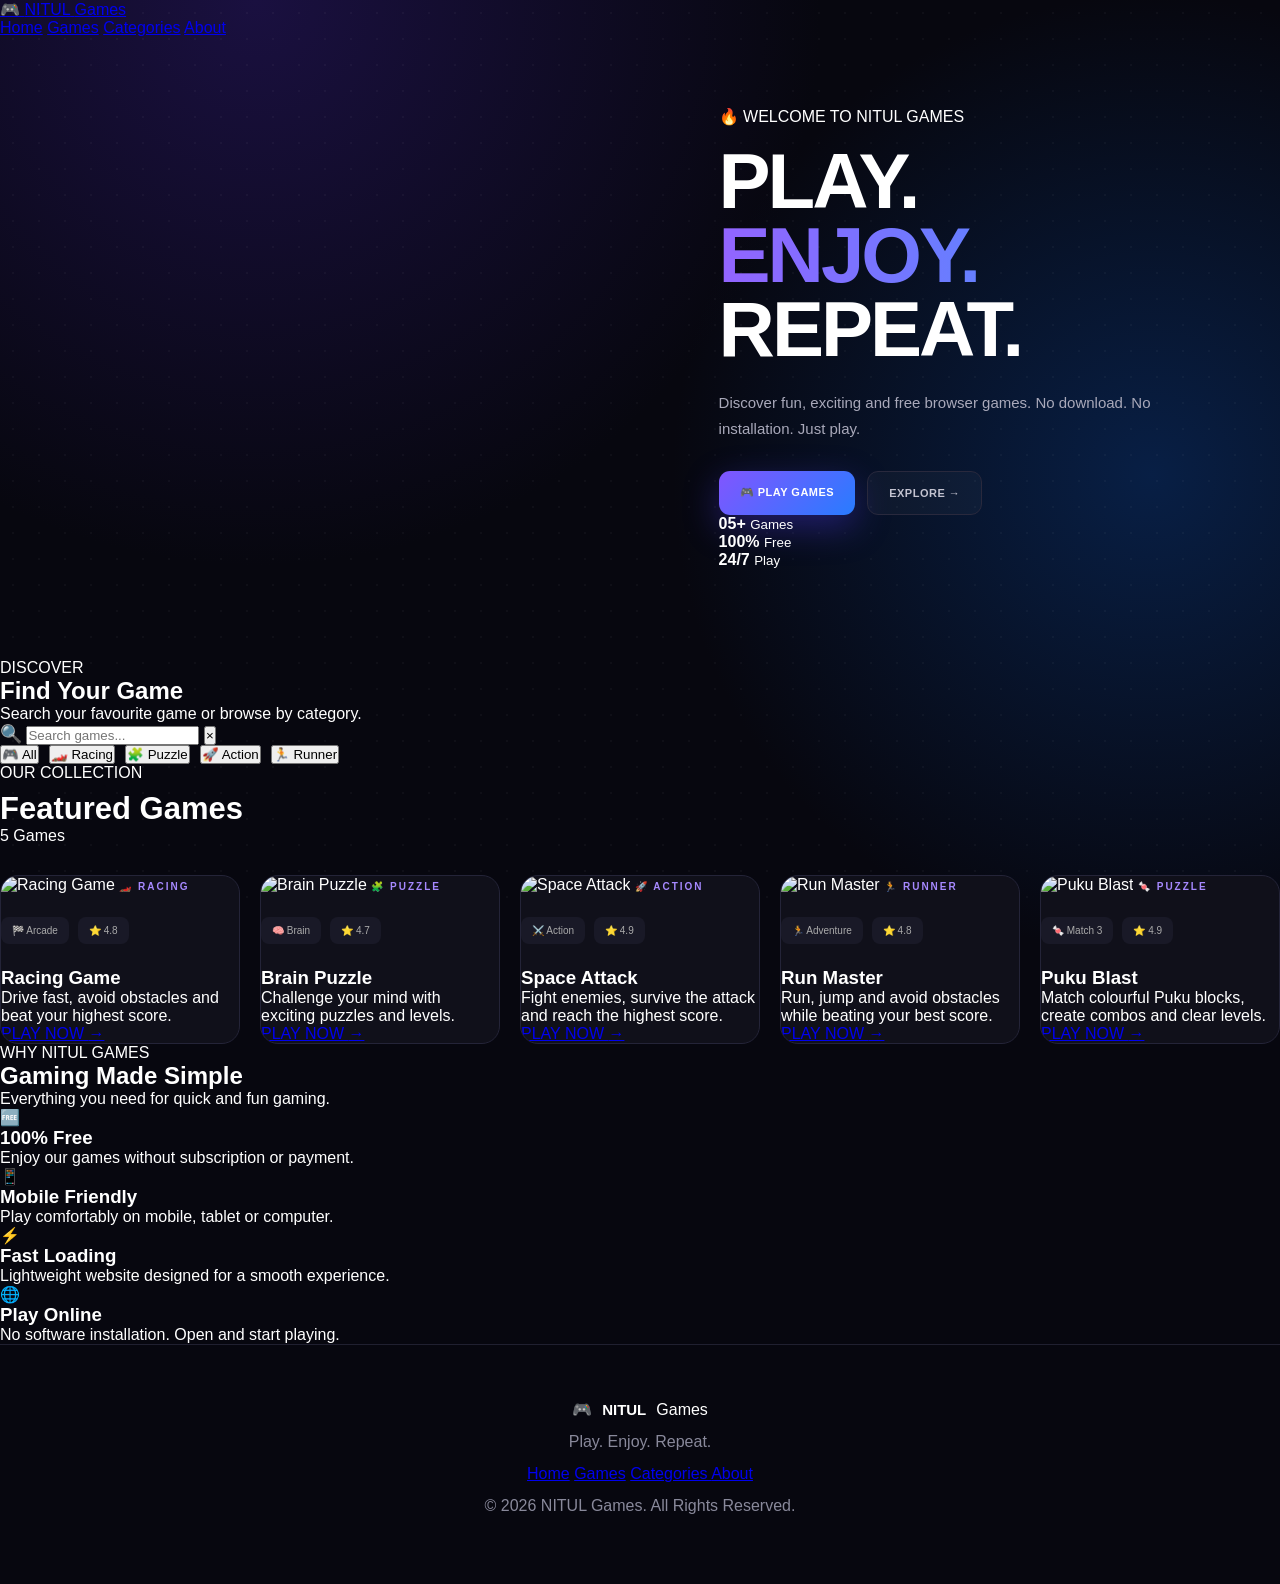
==== index.html @ f617af4e "Refactor index.html for SEO and structure improvements Updated the HTML structure, added a theme col" ====
<!DOCTYPE html>
<html lang="en">
<head>
    <meta charset="UTF-8">

    <meta name="viewport"
          content="width=device-width, initial-scale=1.0">

    <meta name="theme-color" content="#070b16">

    <meta name="description"
          content="NITUL Games - Play free online games instantly. Racing, puzzle, action and adventure games.">

    <title>NITUL Games | Free Online Games</title>

    <link rel="stylesheet" href="style.css">
</head>

<body>

<!-- ================= HEADER ================= -->

<header class="header">

    <a href="#home" class="logo">
        <span class="logo-icon">🎮</span>
        <span class="logo-nitul">NITUL</span>
        <span class="logo-games">Games</span>
    </a>

    <nav class="nav" id="nav">
        <a href="#home">Home</a>
        <a href="#games">Games</a>
        <a href="#categories">Categories</a>
        <a href="#about">About</a>
    </nav>

    <button class="menu-btn"
            id="menuBtn"
            aria-label="Open menu">
        ☰
    </button>

</header>


<!-- ================= HERO ================= -->

<main>

<section class="hero" id="home">

    <div class="hero-bg"></div>

    <div class="hero-content">

        <div class="hero-pill">
            <span>🔥</span>
            WELCOME TO NITUL GAMES
        </div>

        <h1>
            PLAY.
            <span>ENJOY.</span>
            REPEAT.
        </h1>

        <p>
            Discover fun, exciting and free browser games.
            No download. No installation. Just play.
        </p>

        <div class="hero-buttons">

            <a href="#games"
               class="primary-btn">
                🎮 PLAY GAMES
            </a>

            <a href="#categories"
               class="secondary-btn">
                EXPLORE →
            </a>

        </div>

        <div class="hero-stats">

            <div>
                <strong>05+</strong>
                <small>Games</small>
            </div>

            <div>
                <strong>100%</strong>
                <small>Free</small>
            </div>

            <div>
                <strong>24/7</strong>
                <small>Play</small>
            </div>

        </div>

    </div>

</section>


<!-- ================= SEARCH ================= -->

<section class="discover" id="categories">

    <div class="section-title">

        <span>DISCOVER</span>

        <h2>
            Find Your <b>Game</b>
        </h2>

        <p>
            Search your favourite game or browse by category.
        </p>

    </div>

    <div class="search-wrap">

        <span class="search-icon">🔍</span>

        <input
            type="text"
            id="gameSearch"
            placeholder="Search games..."
            autocomplete="off"
        >

        <button
            id="clearSearch"
            class="clear-btn">
            ×
        </button>

    </div>


    <div class="categories">

        <button
            class="category-btn active"
            data-category="all">
            🎮 All
        </button>

        <button
            class="category-btn"
            data-category="racing">
            🏎️ Racing
        </button>

        <button
            class="category-btn"
            data-category="puzzle">
            🧩 Puzzle
        </button>

        <button
            class="category-btn"
            data-category="action">
            🚀 Action
        </button>

        <button
            class="category-btn"
            data-category="runner">
            🏃 Runner
        </button>

    </div>

</section>


<!-- ================= GAMES ================= -->

<section class="games-section"
         id="games">

    <div class="section-heading">

        <div>
            <span>OUR COLLECTION</span>

            <h2>
                Featured <b>Games</b>
            </h2>
        </div>

        <div class="game-count"
             id="gameCount">
            5 Games
        </div>

    </div>


    <div class="games-grid"
         id="gamesGrid">


        <!-- RACING -->

        <article
            class="game-card"
            data-category="racing"
            data-name="racing game street racer">

            <div class="game-image-box">

                <img
                    src="image/street%20racer.png"
                    alt="Racing Game"
                    loading="lazy">

                <span class="badge">
                    🏎️ RACING
                </span>

                <span class="card-glow"></span>

            </div>

            <div class="game-body">

                <div class="game-meta">
                    <span>🏁 Arcade</span>
                    <span>⭐ 4.8</span>
                </div>

                <h3>Racing Game</h3>

                <p>
                    Drive fast, avoid obstacles and
                    beat your highest score.
                </p>

                <a
                    href="racing.html"
                    class="play-btn">
                    PLAY NOW
                    <span>→</span>
                </a>

            </div>

        </article>


        <!-- BRAIN PUZZLE -->

        <article
            class="game-card"
            data-category="puzzle"
            data-name="brain puzzle">

            <div class="game-image-box">

                <img
                    src="image/brain%20puzzle.png"
                    alt="Brain Puzzle"
                    loading="lazy">

                <span class="badge">
                    🧩 PUZZLE
                </span>

            </div>

            <div class="game-body">

                <div class="game-meta">
                    <span>🧠 Brain</span>
                    <span>⭐ 4.7</span>
                </div>

                <h3>Brain Puzzle</h3>

                <p>
                    Challenge your mind with
                    exciting puzzles and levels.
                </p>

                <a
                    href="brain-puzzle.html"
                    class="play-btn">
                    PLAY NOW
                    <span>→</span>
                </a>

            </div>

        </article>


        <!-- SPACE ATTACK -->

        <article
            class="game-card"
            data-category="action"
            data-name="space attack">

            <div class="game-image-box">

                <img
                    src="image/space%20attack.png"
                    alt="Space Attack"
                    loading="lazy">

                <span class="badge">
                    🚀 ACTION
                </span>

            </div>

            <div class="game-body">

                <div class="game-meta">
                    <span>⚔️ Action</span>
                    <span>⭐ 4.9</span>
                </div>

                <h3>Space Attack</h3>

                <p>
                    Fight enemies, survive the attack
                    and reach the highest score.
                </p>

                <a
                    href="space-attack.html"
                    class="play-btn">
                    PLAY NOW
                    <span>→</span>
                </a>

            </div>

        </article>


        <!-- RUN MASTER -->

        <article
            class="game-card"
            data-category="runner"
            data-name="run master">

            <div class="game-image-box">

                <img
                    src="image/run%20master.png"
                    alt="Run Master"
                    loading="lazy">

                <span class="badge">
                    🏃 RUNNER
                </span>

            </div>

            <div class="game-body">

                <div class="game-meta">
                    <span>🏃 Adventure</span>
                    <span>⭐ 4.8</span>
                </div>

                <h3>Run Master</h3>

                <p>
                    Run, jump and avoid obstacles
                    while beating your best score.
                </p>

                <a
                    href="run-master.html"
                    class="play-btn">
                    PLAY NOW
                    <span>→</span>
                </a>

            </div>

        </article>


        <!-- PUKU BLAST -->

        <article
            class="game-card"
            data-category="puzzle"
            data-name="puku blast match 3">

            <div class="game-image-box">

                <img
                    src="image/puku-blast.png"
                    alt="Puku Blast"
                    loading="lazy">

                <span class="badge">
                    🍬 PUZZLE
                </span>

            </div>

            <div class="game-body">

                <div class="game-meta">
                    <span>🍬 Match 3</span>
                    <span>⭐ 4.9</span>
                </div>

                <h3>Puku Blast</h3>

                <p>
                    Match colourful Puku blocks,
                    create combos and clear levels.
                </p>

                <a
                    href="puku-blast/index.html"
                    class="play-btn">
                    PLAY NOW
                    <span>→</span>
                </a>

            </div>

        </article>

    </div>


    <!-- NO RESULTS -->

    <div
        id="noResults"
        class="no-results">

        <div>🎮</div>

        <h3>
            No Games Found
        </h3>

        <p>
            Try another game name or category.
        </p>

    </div>

</section>


<!-- ================= WHY NITUL GAMES ================= -->

<section class="why-section"
         id="about">

    <div class="section-title">

        <span>WHY NITUL GAMES</span>

        <h2>
            Gaming Made <b>Simple</b>
        </h2>

        <p>
            Everything you need for quick and fun gaming.
        </p>

    </div>


    <div class="feature-grid">

        <div class="feature-card">

            <div class="feature-icon">
                🆓
            </div>

            <h3>100% Free</h3>

            <p>
                Enjoy our games without
                subscription or payment.
            </p>

        </div>


        <div class="feature-card">

            <div class="feature-icon">
                📱
            </div>

            <h3>Mobile Friendly</h3>

            <p>
                Play comfortably on mobile,
                tablet or computer.
            </p>

        </div>


        <div class="feature-card">

            <div class="feature-icon">
                ⚡
            </div>

            <h3>Fast Loading</h3>

            <p>
                Lightweight website designed
                for a smooth experience.
            </p>

        </div>


        <div class="feature-card">

            <div class="feature-icon">
                🌐
            </div>

            <h3>Play Online</h3>

            <p>
                No software installation.
                Open and start playing.
            </p>

        </div>

    </div>

</section>

</main>


<!-- ================= FOOTER ================= -->

<footer class="footer">

    <div class="footer-logo">
        🎮 <strong>NITUL</strong> Games
    </div>

    <p>
        Play. Enjoy. Repeat.
    </p>

    <div class="footer-links">

        <a href="#home">Home</a>

        <a href="#games">Games</a>

        <a href="#categories">
            Categories
        </a>

        <a href="#about">
            About
        </a>

    </div>

    <div class="footer-line"></div>

    <p class="copyright">
        © 2026 NITUL Games.
        All Rights Reserved.
    </p>

</footer>


<script src="script.js"></script>

</body>
</html>
---- style.css ----
* {
    box-sizing: border-box;
    margin: 0;
    padding: 0;
}

html {
    scroll-behavior: smooth;
}

body {
    font-family: Arial, Helvetica, sans-serif;
    background:
        radial-gradient(
            circle at 20% 0%,
            #1a1040,
            transparent 30%
        ),
        radial-gradient(
            circle at 90% 30%,
            #081f45,
            transparent 30%
        ),
        #07070f;

    color: white;
    overflow-x: hidden;
}

body::before {
    content: "";
    position: fixed;
    inset: 0;

    background-image:
        radial-gradient(
            rgba(255,255,255,.035) 1px,
            transparent 1px
        );

    background-size: 26px 26px;

    pointer-events: none;
    z-index: -1;
}

/* BACKGROUND */

.bg-glow {
    position: fixed;

    width: 450px;
    height: 450px;

    border-radius: 50%;

    filter: blur(140px);

    opacity: .22;

    pointer-events: none;
    z-index: -2;
}

.glow-one {
    background: #673cff;

    top: -200px;
    left: -200px;
}

.glow-two {
    background: #007cff;

    top: 400px;
    right: -250px;
}

/* NAVBAR */

.navbar {
    width: 100%;
    max-width: 1250px;

    margin: auto;

    padding: 20px 5%;

    display: flex;
    align-items: center;
    justify-content: space-between;

    position: relative;
    z-index: 10;
}

/* INBUILT LOGO */

.brand {
    display: flex;
    align-items: center;

    gap: 12px;

    text-decoration: none;
    color: white;
}

.logo-mark {
    width: 52px;
    height: 52px;

    display: grid;
    place-items: center;

    position: relative;
}

.logo-shield {
    width: 50px;
    height: 50px;

    border-radius: 15px;

    position: relative;

    background:
        linear-gradient(
            135deg,
            #8a5cff,
            #2c7dff
        );

    box-shadow:
        0 8px 25px rgba(92,67,255,.45),
        inset 0 1px 2px rgba(255,255,255,.45);

    overflow: hidden;

    transform: skew(-7deg);
}

.logo-shield::before {
    content: "";

    position: absolute;

    inset: 4px;

    border-radius: 11px;

    border:
        1px solid rgba(255,255,255,.25);
}

.logo-shield::after {
    content: "";

    position: absolute;

    width: 70px;
    height: 8px;

    background:
        rgba(255,255,255,.13);

    transform:
        rotate(-40deg);

    top: 5px;
    left: -10px;
}

.logo-n,
.logo-g {
    position: absolute;

    font-size: 24px;

    font-weight: 1000;

    color: white;

    text-shadow:
        2px 2px 0 rgba(0,0,0,.18);

    transform:
        skew(7deg);
}

.logo-n {
    left: 9px;
    top: 9px;
}

.logo-g {
    right: 8px;
    bottom: 8px;
}

.logo-text {
    display: flex;

    flex-direction: column;

    line-height: .9;
}

.logo-text strong {
    font-size: 21px;

    letter-spacing: 1px;

    font-weight: 900;
}

.logo-text small {
    margin-top: 6px;

    color: #9d7bff;

    font-size: 9px;

    font-weight: bold;

    letter-spacing: 4px;
}

/* NAVIGATION */

.nav-links {
    display: flex;
    gap: 30px;
}

.nav-links a {
    color: #a8a8bb;

    text-decoration: none;

    font-size: 13px;

    transition: .25s;
}

.nav-links a:hover {
    color: white;
}

.menu-btn {
    display: none;

    border: 0;

    background: transparent;

    color: white;

    font-size: 25px;

    cursor: pointer;
}

/* HERO */

.hero {
    width: 100%;
    max-width: 1250px;

    min-height: 530px;

    margin: auto;

    padding:
        70px 5% 90px;

    display: grid;

    grid-template-columns:
        1.1fr .9fr;

    align-items: center;

    gap: 50px;
}

.badge,
.section-tag,
.mini-label {
    color: #a689ff;

    font-size: 10px;

    font-weight: bold;

    letter-spacing: 2px;
}

.hero h1 {
    margin-top: 18px;

    font-size:
        clamp(42px, 7vw, 78px);

    line-height: .95;

    letter-spacing: -3px;
}

.hero h1 span {
    display: block;

    background:
        linear-gradient(
            90deg,
            #9364ff,
            #3e96ff
        );

    -webkit-background-clip: text;

    color: transparent;
}

.hero p {
    max-width: 520px;

    margin-top: 24px;

    color: #a9a9ba;

    line-height: 1.7;

    font-size: 15px;
}

.hero-buttons {
    display: flex;

    gap: 12px;

    margin-top: 30px;
}

.primary-btn,
.secondary-btn {
    padding:
        15px 21px;

    border-radius: 11px;

    text-decoration: none;

    font-size: 11px;

    font-weight: bold;

    letter-spacing: .5px;
}

.primary-btn {
    color: white;

    background:
        linear-gradient(
            135deg,
            #8255ff,
            #287cff
        );

    box-shadow:
        0 12px 35px
        rgba(83,61,255,.35);
}

.secondary-btn {
    color: #c3c3d0;

    border:
        1px solid #29293d;

    background:
        rgba(255,255,255,.03);
}

/* HERO LOGO */

.hero-art {
    display: flex;

    justify-content: center;
}

.game-orb {
    width: 290px;
    height: 290px;

    border-radius: 50%;

    display: grid;
    place-items: center;

    position: relative;

    background:
        radial-gradient(
            circle,
            #2e1d5e,
            #12121f 65%
        );

    box-shadow:
        0 0 100px
        rgba(92,61,255,.35);
}

.orb-ring {
    position: absolute;

    border-radius: 50%;

    border:
        1px solid
        rgba(139,100,255,.3);
}

.ring-one {
    width: 350px;
    height: 350px;
}

.ring-two {
    width: 430px;
    height: 430px;

    border-style: dashed;
}

.hero-logo {
    width: 150px;
    height: 150px;

    border-radius: 35px;

    display: flex;

    align-items: center;
    justify-content: center;

    position: relative;

    background:
        linear-gradient(
            135deg,
            #8758ff,
            #217dff
        );

    box-shadow:
        0 15px 40px
        rgba(67,63,255,.45);

    transform:
        rotate(-7deg);

    animation:
        heroFloat
        3s ease-in-out
        infinite;
}

.hero-logo span {
    color: white;

    font-size: 58px;

    font-weight: 1000;

    letter-spacing: -15px;

    transform:
        rotate(7deg);
}

.hero-logo span:first-child {
    margin-right: 8px;
}

@keyframes heroFloat {

    50% {
        transform:
            translateY(-14px)
            rotate(-3deg);
    }
}

/* SECTIONS */

.section {
    width: 100%;
    max-width: 1250px;

    margin: auto;

    padding:
        70px 5%;

    position: relative;
}

.section-heading {
    margin-bottom: 30px;
}

.section-heading h2 {
    margin-top: 9px;

    font-size: 31px;
}

/* FEATURED */

.featured-game {
    display: grid;

    grid-template-columns:
        1fr 1fr;

    overflow: hidden;

    min-height: 360px;

    border-radius: 25px;

    background:
        rgba(17,17,29,.9);

    border:
        1px solid #24243a;

    box-shadow:
        0 25px 60px
        rgba(0,0,0,.25);
}

.featured-image {
    position: relative;

    min-height: 300px;

    overflow: hidden;

    background:
        linear-gradient(
            135deg,
            #8c53ff,
            #ff5f9c
        );
}

.featured-image img {
    width: 100%;
    height: 100%;

    object-fit: cover;
}

.image-overlay {
    position: absolute;

    inset: 0;

    background:
        linear-gradient(
            90deg,
            transparent,
            rgba(17,17,29,.7)
        );
}

.featured-badge {
    position: absolute;

    top: 20px;
    left: 20px;

    padding:
        8px 13px;

    border-radius: 20px;

    font-size: 10px;

    background:
        rgba(0,0,0,.55);

    backdrop-filter:
        blur(8px);
}

.featured-info {
    padding:
        55px;

    display: flex;

    flex-direction: column;

    justify-content: center;
}

.featured-info h2 {
    margin-top: 12px;

    font-size: 42px;
}

.featured-info p {
    margin-top: 17px;

    color: #a9a9b8;

    line-height: 1.7;
}

.game-meta {
    display: flex;

    flex-wrap: wrap;

    gap: 9px;

    margin:
        23px 0;
}

.game-meta span {
    padding:
        8px 11px;

    border-radius: 8px;

    background: #191927;

    color: #aaa;

    font-size: 10px;
}

.play-featured {
    width: fit-content;

    padding:
        14px 19px;

    border-radius: 10px;

    background: white;

    color: #111;

    text-decoration: none;

    font-size: 11px;

    font-weight: bold;
}

/* CATEGORIES */

.categories {
    display: flex;

    flex-wrap: wrap;

    gap: 10px;
}

.category {
    border:
        1px solid #28283c;

    background:
        #11111d;

    color:
        #aaa;

    padding:
        12px 18px;

    border-radius:
        10px;

    cursor:
        pointer;

    font-size:
        12px;

    transition:
        .25s;
}

.category:hover,
.category.active {
    background:
        linear-gradient(
            135deg,
            #7148e9,
            #356ee6
        );

    color:
        white;

    border-color:
        transparent;
}

/* GAMES */

.games-heading {
    display: flex;

    justify-content:
        space-between;

    align-items:
        end;
}

.search-box {
    display: flex;

    align-items: center;

    gap: 8px;

    padding:
        11px 14px;

    border-radius:
        10px;

    background:
        #11111d;

    border:
        1px solid #29293d;
}

.search-icon {
    color:
        #8f8fa4;

    font-size:
        18px;
}

.search-box input {
    width: 180px;

    background:
        transparent;

    border:
        0;

    outline:
        none;

    color:
        white;
}

.games-grid {
    display: grid;

    grid-template-columns:
        repeat(
            auto-fit,
            minmax(210px, 1fr)
        );

    gap:
        20px;
}

.game-card {
    overflow:
        hidden;

    border-radius:
        18px;

    background:
        #10101a;

    border:
        1px solid #242438;

    transition:
        .3s;
}

.game-card:hover {
    transform:
        translateY(-8px);

    border-color:
        #7654ff;

    box-shadow:
        0 20px 45px
        rgba(0,0,0,.35);
}

.game-image {
    height:
        170px;

    position:
        relative;

    overflow:
        hidden;

    background:
        #171725;
}

.game-image img {
    width:
        100%;

    height:
        100%;

    object-fit:
        cover;

    transition:
        .4s;
}

.game-card:hover img {
    transform:
        scale(1.08);
}

.card-overlay {
    position:
        absolute;

    inset:
        0;

    display:
        grid;

    place-items:
        center;

    opacity:
        0;

    background:
        rgba(8,8,16,.65);

    transition:
        .25s;
}

.game-card:hover .card-overlay {
    opacity:
        1;
}

.quick-play {
    padding:
        11px 18px;

    border-radius:
        9px;

    background:
        white;

    color:
        #111;

    text-decoration:
        none;

    font-size:
        11px;

    font-weight:
        bold;
}

.game-details {
    padding:
        16px;

    display:
        flex;

    align-items:
        center;

    justify-content:
        space-between;
}

.game-category {
    color:
        #956fff;

    font-size:
        9px;

    font-weight:
        bold;

    letter-spacing:
        1px;
}

.game-details h3 {
    margin-top:
        5px;

    font-size:
        17px;
}

.arrow-btn {
    color:
        white;

    text-decoration:
        none;

    font-size:
        24px;
}

/* RUN MASTER */

.run-master {
    display:
        grid;

    place-items:
        center;

    background:
        linear-gradient(
            135deg,
            #ff703f,
            #ff3578
        );
}

.run-bg {
    width:
        80px;

    height:
        100px;

    position:
        relative;
}

.runner-head {
    width:
        22px;

    height:
        22px;

    border-radius:
        50%;

    background:
        white;

    position:
        absolute;

    left:
        30px;

    top:
        4px;
}

.runner-body {
    width:
        8px;

    height:
        45px;

    background:
        white;

    position:
        absolute;

    left:
        38px;

    top:
        26px;

    transform:
        rotate(12deg);

    border-radius:
        10px;
}

.runner-body span,
.runner-body i,
.runner-body b {
    position:
        absolute;

    display:
        block;

    width:
        7px;

    height:
        32px;

    background:
        white;

    border-radius:
        10px;
}

.runner-body span {
    top:
        8px;

    left:
        -14px;

    transform:
        rotate(45deg);
}

.runner-body i {
    top:
        34px;

    left:
        -13px;

    transform:
        rotate(25deg);
}

.runner-body b {
    top:
        35px;

    right:
        -13px;

    transform:
        rotate(-35deg);
}

/* NO RESULT */

.no-results {
    display:
        none;

    text-align:
        center;

    padding:
        40px;

    color:
        #aaa;
}

/* CTA */

.join-section {
    margin:
        40px 5%;

    padding:
        65px 20px;

    border-radius:
        25px;

    text-align:
        center;

    background:
        linear-gradient(
            135deg,
            #21144c,
            #0e2852
        );

    border:
        1px solid
        rgba(130,100,255,.2);
}

.join-logo {
    width:
        70px;

    height:
        70px;

    margin:
        auto;

    border-radius:
        20px;

    display:
        flex;

    align-items:
        center;

    justify-content:
        center;

    background:
        linear-gradient(
            135deg,
            #8959ff,
            #287cff
        );

    font-size:
        25px;

    font-weight:
        900;

    letter-spacing:
        -6px;
}

.join-logo span {
    transform:
        skew(-8deg);
}

.join-section h2 {
    margin-top:
        18px;
}

.join-section p {
    margin-top:
        12px;

    color:
        #aaaac0;
}

/* FOOTER */

footer {
    padding:
        55px 20px;

    text-align:
        center;

    border-top:
        1px solid #202030;

    color:
        #89899b;
}

.footer-logo {
    display:
        flex;

    justify-content:
        center;

    align-items:
        center;

    gap:
        10px;

    color:
        white;
}

.footer-mark {
    width:
        36px;

    height:
        36px;

    border-radius:
        10px;

    display:
        grid;

    place-items:
        center;

    background:
        linear-gradient(
            135deg,
            #8757ff,
            #287dff
        );

    font-weight:
        900;

    font-size:
        13px;
}

.footer-logo strong {
    display:
        block;

    font-size:
        15px;
}

.footer-logo span {
    color:
        #9d7bff;

    font-size:
        8px;

    letter-spacing:
        3px;
}

footer p {
    margin:
        14px 0;
}

footer small {
    font-size:
        10px;
}

/* MOBILE */

@media (max-width: 750px) {

    .navbar {
        padding:
            16px 6%;
    }

    .logo-mark {
        width:
            44px;

        height:
            44px;
    }

    .logo-shield {
        width:
            44px;

        height:
            44px;
    }

    .logo-n,
    .logo-g {
        font-size:
            20px;
    }

    .logo-text strong {
        font-size:
            18px;
    }

    .nav-links {
        display:
            none;
    }

    .nav-links.show-menu {
        display:
            flex;

        position:
            absolute;

        top:
            70px;

        left:
            6%;

        right:
            6%;

        flex-direction:
            column;

        gap:
            18px;

        padding:
            20px;

        border-radius:
            15px;

        background:
            #11111d;

        border:
            1px solid #28283b;

        box-shadow:
            0 20px 40px
            rgba(0,0,0,.4);
    }

    .menu-btn {
        display:
            block;
    }

    .hero {
        min-height:
            auto;

        padding:
            60px 6% 80px;

        grid-template-columns:
            1fr;

        text-align:
            center;
    }

    .hero p {
        margin-left:
            auto;

        margin-right:
            auto;
    }

    .hero-buttons {
        justify-content:
            center;
    }

    .hero-art {
        margin-top:
            45px;
    }

    .game-orb {
        width:
            220px;

        height:
            220px;
    }

    .ring-one {
        width:
            270px;

        height:
            270px;
    }

    .ring-two {
        width:
            330px;

        height:
            330px;
    }

    .hero-logo {
        width:
            115px;

        height:
            115px;

        border-radius:
            28px;
    }

    .hero-logo span {
        font-size:
            44px;
    }

    .featured-game {
        grid-template-columns:
            1fr;
    }

    .featured-info {
        padding:
            32px 22px;
    }

    .featured-info h2 {
        font-size:
            34px;
    }

    .section {
        padding:
            55px 6%;
    }

    .games-heading {
        flex-direction:
            column;

        align-items:
            flex-start;

        gap:
            20px;
    }

    .search-box,
    .search-box input {
        width:
            100%;
    }

    .games-grid {
        grid-template-columns:
            repeat(2, 1fr);

        gap:
            12px;
    }

    .game-image {
        height:
            125px;
    }

    .game-details {
        padding:
            12px;
    }

    .game-details h3 {
        font-size:
            14px;
    }

    .join-section {
        margin:
            30px 6%;
    }
}
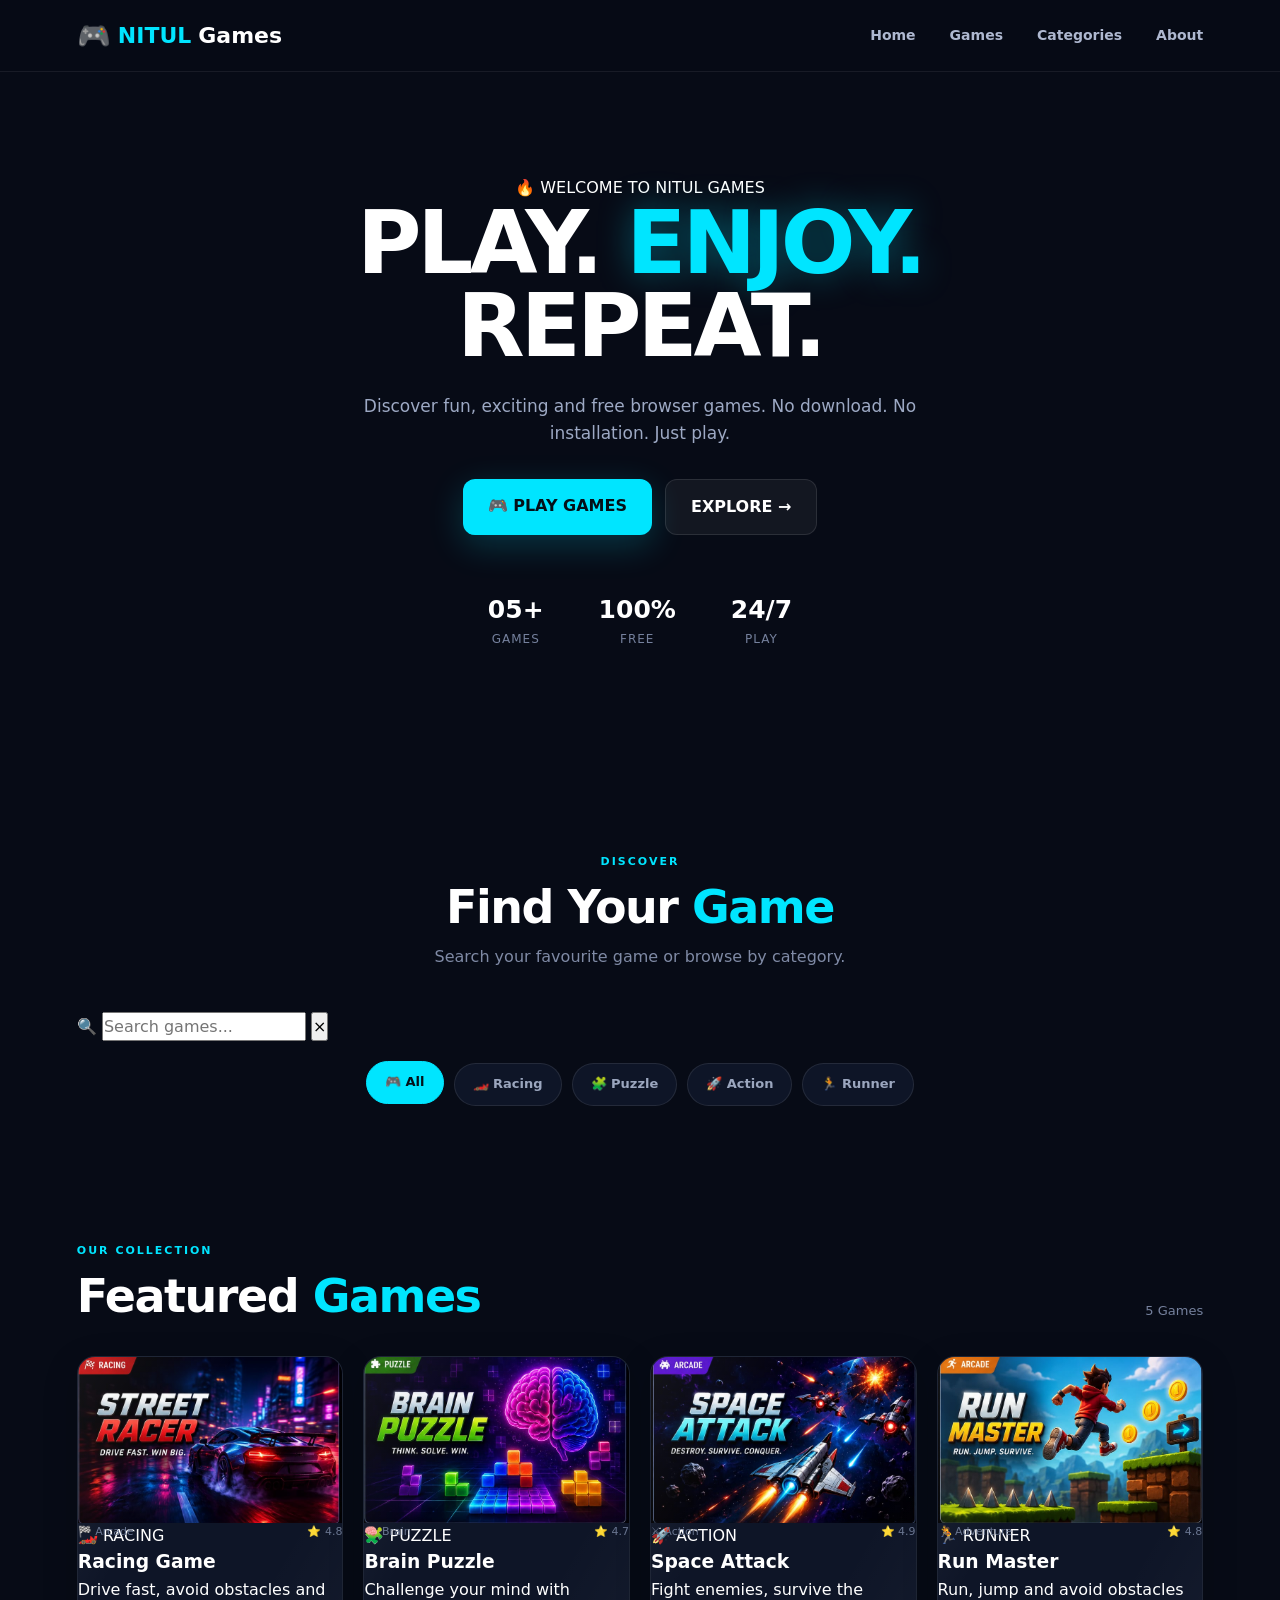
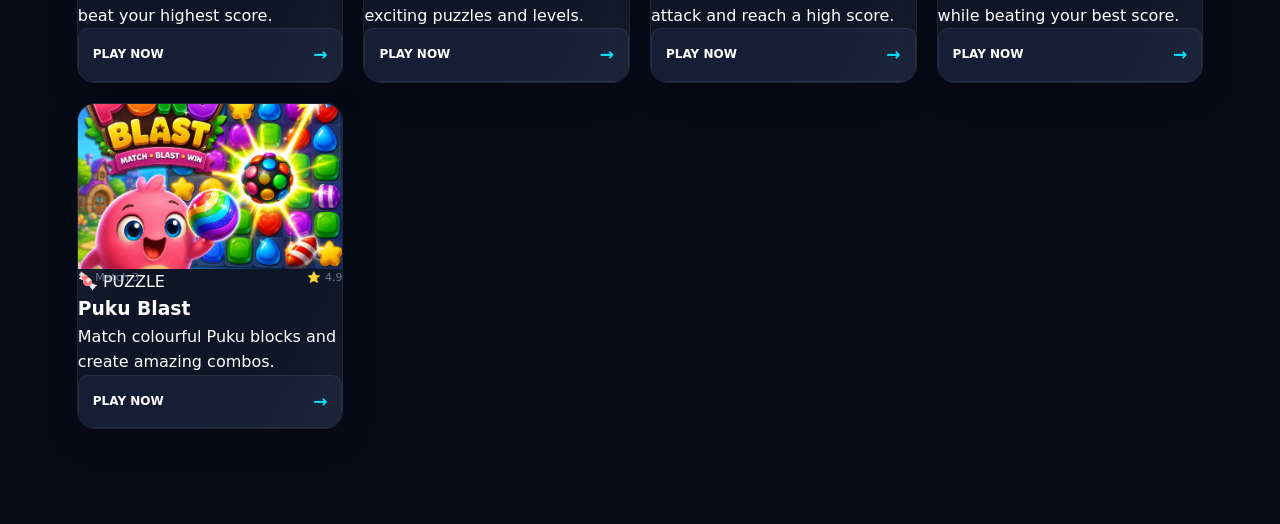
==== commit 0e095c6a: "Refactor index.html for SEO and accessibility Updated the HTML structure, improved accessibility and" ====
--- a/index.html
+++ b/index.html
@@ -1,104 +1,152 @@
 <!DOCTYPE html>
 <html lang="en">
+
 <head>
     <meta charset="UTF-8">
 
     <meta name="viewport"
           content="width=device-width, initial-scale=1.0">
 
-    <meta name="theme-color" content="#070b16">
+    <meta name="theme-color"
+          content="#070b16">
 
     <meta name="description"
-          content="NITUL Games - Play free online games instantly. Racing, puzzle, action and adventure games.">
-
-    <title>NITUL Games | Free Online Games</title>
-
-    <link rel="stylesheet" href="style.css">
+          content="NITUL Games - Play free online games. Racing, Puzzle, Action and Adventure games.">
+
+    <title>NITUL Games | Play Free Games</title>
+
+    <link rel="stylesheet"
+          href="style.css?v=5">
 </head>
 
+
 <body>
 
-<!-- ================= HEADER ================= -->
+<!-- HEADER -->
 
 <header class="header">
 
     <a href="#home" class="logo">
+
         <span class="logo-icon">🎮</span>
+
         <span class="logo-nitul">NITUL</span>
+
         <span class="logo-games">Games</span>
+
     </a>
 
+
     <nav class="nav" id="nav">
+
         <a href="#home">Home</a>
+
         <a href="#games">Games</a>
+
         <a href="#categories">Categories</a>
+
         <a href="#about">About</a>
+
     </nav>
+
 
     <button class="menu-btn"
             id="menuBtn"
-            aria-label="Open menu">
+            aria-label="Open Menu">
+
         ☰
+
     </button>
 
 </header>
 
 
-<!-- ================= HERO ================= -->
 
 <main>
 
+<!-- HERO -->
+
 <section class="hero" id="home">
 
-    <div class="hero-bg"></div>
+    <div class="hero-glow glow-one"></div>
+
+    <div class="hero-glow glow-two"></div>
+
 
     <div class="hero-content">
 
-        <div class="hero-pill">
-            <span>🔥</span>
-            WELCOME TO NITUL GAMES
+        <div class="hero-badge">
+
+            🔥 WELCOME TO NITUL GAMES
+
         </div>
 
+
         <h1>
+
             PLAY.
+
             <span>ENJOY.</span>
+
             REPEAT.
+
         </h1>
 
+
         <p>
+
             Discover fun, exciting and free browser games.
             No download. No installation. Just play.
+
         </p>
+
 
         <div class="hero-buttons">
 
             <a href="#games"
                class="primary-btn">
+
                 🎮 PLAY GAMES
+
             </a>
+
 
             <a href="#categories"
                class="secondary-btn">
+
                 EXPLORE →
+
             </a>
 
         </div>
 
+
         <div class="hero-stats">
 
             <div>
+
                 <strong>05+</strong>
-                <small>Games</small>
-            </div>
+
+                <small>GAMES</small>
+
+            </div>
+
 
             <div>
+
                 <strong>100%</strong>
-                <small>Free</small>
-            </div>
+
+                <small>FREE</small>
+
+            </div>
+
 
             <div>
+
                 <strong>24/7</strong>
-                <small>Play</small>
+
+                <small>PLAY</small>
+
             </div>
 
         </div>
@@ -108,27 +156,35 @@
 </section>
 
 
-<!-- ================= SEARCH ================= -->
-
-<section class="discover" id="categories">
+
+<!-- SEARCH -->
+
+<section class="discover"
+         id="categories">
 
     <div class="section-title">
 
         <span>DISCOVER</span>
 
         <h2>
+
             Find Your <b>Game</b>
+
         </h2>
 
+
         <p>
+
             Search your favourite game or browse by category.
+
         </p>
 
     </div>
 
-    <div class="search-wrap">
-
-        <span class="search-icon">🔍</span>
+
+    <div class="search-box">
+
+        <span>🔍</span>
 
         <input
             type="text"
@@ -137,10 +193,10 @@
             autocomplete="off"
         >
 
-        <button
-            id="clearSearch"
-            class="clear-btn">
+        <button id="clearSearch">
+
             ×
+
         </button>
 
     </div>
@@ -148,34 +204,43 @@
 
     <div class="categories">
 
-        <button
-            class="category-btn active"
-            data-category="all">
+        <button class="category-btn active"
+                data-category="all">
+
             🎮 All
+
         </button>
 
-        <button
-            class="category-btn"
-            data-category="racing">
+
+        <button class="category-btn"
+                data-category="racing">
+
             🏎️ Racing
+
         </button>
 
-        <button
-            class="category-btn"
-            data-category="puzzle">
+
+        <button class="category-btn"
+                data-category="puzzle">
+
             🧩 Puzzle
+
         </button>
 
-        <button
-            class="category-btn"
-            data-category="action">
+
+        <button class="category-btn"
+                data-category="action">
+
             🚀 Action
+
         </button>
 
-        <button
-            class="category-btn"
-            data-category="runner">
+
+        <button class="category-btn"
+                data-category="runner">
+
             🏃 Runner
+
         </button>
 
     </div>
@@ -183,7 +248,8 @@
 </section>
 
 
-<!-- ================= GAMES ================= -->
+
+<!-- GAMES -->
 
 <section class="games-section"
          id="games">
@@ -191,66 +257,87 @@
     <div class="section-heading">
 
         <div>
+
             <span>OUR COLLECTION</span>
 
             <h2>
+
                 Featured <b>Games</b>
+
             </h2>
+
         </div>
+
 
         <div class="game-count"
              id="gameCount">
+
             5 Games
+
         </div>
 
     </div>
+
 
 
     <div class="games-grid"
          id="gamesGrid">
 
 
-        <!-- RACING -->
-
-        <article
-            class="game-card"
-            data-category="racing"
-            data-name="racing game street racer">
-
-            <div class="game-image-box">
+        <!-- RACING GAME -->
+
+        <article class="game-card"
+                 data-category="racing"
+                 data-name="racing game street racer">
+
+            <div class="game-image">
 
                 <img
-                    src="image/street%20racer.png"
+                    src="assets/images/games/street%20racer.png"
                     alt="Racing Game"
-                    loading="lazy">
-
-                <span class="badge">
+                >
+
+                <span class="game-badge">
+
                     🏎️ RACING
+
                 </span>
 
-                <span class="card-glow"></span>
-
-            </div>
-
-            <div class="game-body">
+            </div>
+
+
+            <div class="game-content">
 
                 <div class="game-meta">
+
                     <span>🏁 Arcade</span>
+
                     <span>⭐ 4.8</span>
+
                 </div>
 
-                <h3>Racing Game</h3>
+
+                <h3>
+
+                    Racing Game
+
+                </h3>
+
 
                 <p>
-                    Drive fast, avoid obstacles and
-                    beat your highest score.
+
+                    Drive fast, avoid obstacles and beat your highest score.
+
                 </p>
 
-                <a
-                    href="racing.html"
-                    class="play-btn">
+
+                <a href="games/racing/index.html"
+                   class="play-btn">
+
                     PLAY NOW
+
                     <span>→</span>
+
                 </a>
 
             </div>
@@ -258,45 +345,61 @@
         </article>
 
 
+
         <!-- BRAIN PUZZLE -->
 
-        <article
-            class="game-card"
-            data-category="puzzle"
-            data-name="brain puzzle">
-
-            <div class="game-image-box">
+        <article class="game-card"
+                 data-category="puzzle"
+                 data-name="brain puzzle">
+
+            <div class="game-image">
 
                 <img
-                    src="image/brain%20puzzle.png"
+                    src="assets/images/games/brain%20puzzle.png"
                     alt="Brain Puzzle"
-                    loading="lazy">
-
-                <span class="badge">
+                >
+
+                <span class="game-badge">
+
                     🧩 PUZZLE
+
                 </span>
 
             </div>
 
-            <div class="game-body">
+
+            <div class="game-content">
 
                 <div class="game-meta">
+
                     <span>🧠 Brain</span>
+
                     <span>⭐ 4.7</span>
+
                 </div>
 
-                <h3>Brain Puzzle</h3>
+
+                <h3>
+
+                    Brain Puzzle
+
+                </h3>
+
 
                 <p>
-                    Challenge your mind with
-                    exciting puzzles and levels.
+
+                    Challenge your mind with exciting puzzles and levels.
+
                 </p>
 
-                <a
-                    href="brain-puzzle.html"
-                    class="play-btn">
+
+                <a href="games/brain-puzzle/index.html"
+                   class="play-btn">
+
                     PLAY NOW
+
                     <span>→</span>
+
                 </a>
 
             </div>
@@ -304,45 +407,61 @@
         </article>
 
 
+
         <!-- SPACE ATTACK -->
 
-        <article
-            class="game-card"
-            data-category="action"
-            data-name="space attack">
-
-            <div class="game-image-box">
+        <article class="game-card"
+                 data-category="action"
+                 data-name="space attack">
+
+            <div class="game-image">
 
                 <img
-                    src="image/space%20attack.png"
+                    src="assets/images/games/space%20attack.png"
                     alt="Space Attack"
-                    loading="lazy">
-
-                <span class="badge">
+                >
+
+                <span class="game-badge">
+
                     🚀 ACTION
+
                 </span>
 
             </div>
 
-            <div class="game-body">
+
+            <div class="game-content">
 
                 <div class="game-meta">
+
                     <span>⚔️ Action</span>
+
                     <span>⭐ 4.9</span>
+
                 </div>
 
-                <h3>Space Attack</h3>
+
+                <h3>
+
+                    Space Attack
+
+                </h3>
+
 
                 <p>
-                    Fight enemies, survive the attack
-                    and reach the highest score.
+
+                    Fight enemies, survive the attack and reach a high score.
+
                 </p>
 
-                <a
-                    href="space-attack.html"
-                    class="play-btn">
+
+                <a href="games/space-attack/index.html"
+                   class="play-btn">
+
                     PLAY NOW
+
                     <span>→</span>
+
                 </a>
 
             </div>
@@ -350,45 +469,61 @@
         </article>
 
 
+
         <!-- RUN MASTER -->
 
-        <article
-            class="game-card"
-            data-category="runner"
-            data-name="run master">
-
-            <div class="game-image-box">
+        <article class="game-card"
+                 data-category="runner"
+                 data-name="run master">
+
+            <div class="game-image">
 
                 <img
-                    src="image/run%20master.png"
+                    src="assets/images/games/run%20master.png"
                     alt="Run Master"
-                    loading="lazy">
-
-                <span class="badge">
+                >
+
+                <span class="game-badge">
+
                     🏃 RUNNER
+
                 </span>
 
             </div>
 
-            <div class="game-body">
+
+            <div class="game-content">
 
                 <div class="game-meta">
+
                     <span>🏃 Adventure</span>
+
                     <span>⭐ 4.8</span>
+
                 </div>
 
-                <h3>Run Master</h3>
+
+                <h3>
+
+                    Run Master
+
+                </h3>
+
 
                 <p>
-                    Run, jump and avoid obstacles
-                    while beating your best score.
+
+                    Run, jump and avoid obstacles while beating your best score.
+
                 </p>
 
-                <a
-                    href="run-master.html"
-                    class="play-btn">
+
+                <a href="games/run-master/index.html"
+                   class="play-btn">
+
                     PLAY NOW
+
                     <span>→</span>
+
                 </a>
 
             </div>
@@ -396,206 +531,87 @@
         </article>
 
 
+
         <!-- PUKU BLAST -->
 
-        <article
-            class="game-card"
-            data-category="puzzle"
-            data-name="puku blast match 3">
-
-            <div class="game-image-box">
+        <article class="game-card"
+                 data-category="puzzle"
+                 data-name="puku blast match 3">
+
+            <div class="game-image">
 
                 <img
-                    src="image/puku-blast.png"
+                    src="assets/images/games/puku-blast.png"
                     alt="Puku Blast"
-                    loading="lazy">
-
-                <span class="badge">
+                >
+
+                <span class="game-badge">
+
                     🍬 PUZZLE
+
                 </span>
 
             </div>
 
-            <div class="game-body">
+
+            <div class="game-content">
 
                 <div class="game-meta">
+
                     <span>🍬 Match 3</span>
+
                     <span>⭐ 4.9</span>
+
                 </div>
 
-                <h3>Puku Blast</h3>
+
+                <h3>
+
+                    Puku Blast
+
+                </h3>
+
 
                 <p>
-                    Match colourful Puku blocks,
-                    create combos and clear levels.
+
+                    Match colourful Puku blocks and create amazing combos.
+
                 </p>
 
-                <a
-                    href="puku-blast/index.html"
-                    class="play-btn">
+
+                <a href="games/puku-blast/index.html"
+                   class="play-btn">
+
                     PLAY NOW
+
                     <span>→</span>
+
                 </a>
 
             </div>
 
         </article>
 
+
     </div>
 
 
-    <!-- NO RESULTS -->
-
-    <div
-        id="noResults"
-        class="no-results">
+
+    <div class="no-results"
+         id="noResults">
 
         <div>🎮</div>
 
-        <h3>
-            No Games Found
-        </h3>
-
-        <p>
-            Try another game name or category.
-        </p>
+        <h3>No Games Found</h3>
+
+        <p>Try another game name or category.</p>
 
     </div>
 
 </section>
 
 
-<!-- ================= WHY NITUL GAMES ================= -->
-
-<section class="why-section"
-         id="about">
-
-    <div class="section-title">
-
-        <span>WHY NITUL GAMES</span>
-
-        <h2>
-            Gaming Made <b>Simple</b>
-        </h2>
-
-        <p>
-            Everything you need for quick and fun gaming.
-        </p>
-
-    </div>
-
-
-    <div class="feature-grid">
-
-        <div class="feature-card">
-
-            <div class="feature-icon">
-                🆓
-            </div>
-
-            <h3>100% Free</h3>
-
-            <p>
-                Enjoy our games without
-                subscription or payment.
-            </p>
-
-        </div>
-
-
-        <div class="feature-card">
-
-            <div class="feature-icon">
-                📱
-            </div>
-
-            <h3>Mobile Friendly</h3>
-
-            <p>
-                Play comfortably on mobile,
-                tablet or computer.
-            </p>
-
-        </div>
-
-
-        <div class="feature-card">
-
-            <div class="feature-icon">
-                ⚡
-            </div>
-
-            <h3>Fast Loading</h3>
-
-            <p>
-                Lightweight website designed
-                for a smooth experience.
-            </p>
-
-        </div>
-
-
-        <div class="feature-card">
-
-            <div class="feature-icon">
-                🌐
-            </div>
-
-            <h3>Play Online</h3>
-
-            <p>
-                No software installation.
-                Open and start playing.
-            </p>
-
-        </div>
-
-    </div>
-
-</section>
-
-</main>
-
-
-<!-- ================= FOOTER ================= -->
-
-<footer class="footer">
-
-    <div class="footer-logo">
-        🎮 <strong>NITUL</strong> Games
-    </div>
-
-    <p>
-        Play. Enjoy. Repeat.
-    </p>
-
-    <div class="footer-links">
-
-        <a href="#home">Home</a>
-
-        <a href="#games">Games</a>
-
-        <a href="#categories">
-            Categories
-        </a>
-
-        <a href="#about">
-            About
-        </a>
-
-    </div>
-
-    <div class="footer-line"></div>
-
-    <p class="copyright">
-        © 2026 NITUL Games.
-        All Rights Reserved.
-    </p>
-
-</footer>
-
-
-<script src="script.js"></script>
-
-</body>
-</html>
+
+<!-- FEATURES -->
+
+<section class="features-section
--- a/style.css
+++ b/style.css
@@ -1,7 +1,7 @@
 * {
-    box-sizing: border-box;
     margin: 0;
     padding: 0;
+    box-sizing: border-box;
 }
 
 html {
@@ -9,1107 +9,1315 @@
 }
 
 body {
-    font-family: Arial, Helvetica, sans-serif;
+    font-family:
+        Inter,
+        system-ui,
+        -apple-system,
+        BlinkMacSystemFont,
+        "Segoe UI",
+        sans-serif;
+
+    background: #070b16;
+    color: #ffffff;
+    line-height: 1.6;
+    overflow-x: hidden;
+}
+
+a {
+    color: inherit;
+}
+
+button,
+input {
+    font: inherit;
+}
+
+
+/* ================= HEADER ================= */
+
+.header {
+    position: sticky;
+    top: 0;
+    z-index: 9999;
+
+    width: 100%;
+    height: 72px;
+
+    padding: 0 6%;
+
+    display: flex;
+    align-items: center;
+    justify-content: space-between;
+
+    background: rgba(7, 11, 22, 0.88);
+
+    backdrop-filter: blur(18px);
+    -webkit-backdrop-filter: blur(18px);
+
+    border-bottom: 1px solid rgba(255,255,255,.07);
+}
+
+.logo {
+    text-decoration: none;
+
+    display: flex;
+    align-items: center;
+
+    gap: 7px;
+
+    font-size: 22px;
+    font-weight: 800;
+}
+
+.logo-icon {
+    font-size: 27px;
+}
+
+.logo-nitul {
+    color: #00e5ff;
+}
+
+.logo-games {
+    color: #ffffff;
+}
+
+.nav {
+    display: flex;
+    gap: 34px;
+}
+
+.nav a {
+    text-decoration: none;
+
+    color: #aeb8d0;
+
+    font-size: 14px;
+    font-weight: 600;
+
+    transition: .25s;
+}
+
+.nav a:hover {
+    color: #00e5ff;
+}
+
+.menu-btn {
+    display: none;
+
+    border: 0;
+    background: transparent;
+
+    color: white;
+    font-size: 27px;
+
+    cursor: pointer;
+}
+
+
+/* ================= HERO ================= */
+
+.hero {
+    min-height: 680px;
+
+    position: relative;
+
+    display: flex;
+    align-items: center;
+    justify-content: center;
+
+    text-align: center;
+
+    overflow: hidden;
+
+    padding: 90px 6%;
+}
+
+.hero-bg {
+    position: absolute;
+    inset: 0;
+
     background:
         radial-gradient(
-            circle at 20% 0%,
-            #1a1040,
+            circle at 50% 20%,
+            rgba(0,229,255,.16),
             transparent 30%
         ),
         radial-gradient(
-            circle at 90% 30%,
-            #081f45,
+            circle at 20% 70%,
+            rgba(101,74,255,.15),
             transparent 30%
         ),
-        #07070f;
-
-    color: white;
-    overflow-x: hidden;
-}
-
-body::before {
+        linear-gradient(
+            180deg,
+            #0a1020,
+            #070b16
+        );
+}
+
+.hero-bg::before {
     content: "";
-    position: fixed;
+
+    position: absolute;
     inset: 0;
 
     background-image:
-        radial-gradient(
-            rgba(255,255,255,.035) 1px,
+        linear-gradient(
+            rgba(255,255,255,.025) 1px,
+            transparent 1px
+        ),
+        linear-gradient(
+            90deg,
+            rgba(255,255,255,.025) 1px,
             transparent 1px
         );
 
-    background-size: 26px 26px;
-
-    pointer-events: none;
-    z-index: -1;
-}
-
-/* BACKGROUND */
-
-.bg-glow {
-    position: fixed;
-
-    width: 450px;
-    height: 450px;
-
-    border-radius: 50%;
-
-    filter: blur(140px);
-
-    opacity: .22;
-
-    pointer-events: none;
-    z-index: -2;
-}
-
-.glow-one {
-    background: #673cff;
-
-    top: -200px;
-    left: -200px;
-}
-
-.glow-two {
-    background: #007cff;
-
-    top: 400px;
-    right: -250px;
-}
-
-/* NAVBAR */
-
-.navbar {
+    background-size: 45px 45px;
+
+    mask-image:
+        linear-gradient(
+            to bottom,
+            black,
+            transparent
+        );
+}
+
+.hero-content {
+    position: relative;
+    z-index: 2;
+
+    max-width: 850px;
+}
+
+.hero-pill {
+    display: inline-flex;
+
+    align-items: center;
+    gap: 8px;
+
+    padding: 8px 16px;
+
+    border-radius: 50px;
+
+    background: rgba(0,229,255,.08);
+
+    border: 1px solid rgba(0,229,255,.25);
+
+    color: #00e5ff;
+
+    font-size: 12px;
+    font-weight: 800;
+    letter-spacing: 1.5px;
+
+    margin-bottom: 25px;
+}
+
+.hero h1 {
+    font-size: clamp(48px, 8vw, 88px);
+
+    line-height: .95;
+
+    letter-spacing: -4px;
+
+    font-weight: 900;
+
+    margin-bottom: 25px;
+}
+
+.hero h1 span {
+    color: #00e5ff;
+
+    text-shadow:
+        0 0 35px rgba(0,229,255,.35);
+}
+
+.hero p {
+    max-width: 650px;
+
+    margin: auto auto 32px;
+
+    color: #9da9c4;
+
+    font-size: 17px;
+}
+
+.hero-buttons {
+    display: flex;
+
+    justify-content: center;
+
+    gap: 13px;
+
+    flex-wrap: wrap;
+}
+
+.primary-btn,
+.secondary-btn {
+    text-decoration: none;
+
+    padding: 14px 25px;
+
+    border-radius: 12px;
+
+    font-weight: 800;
+
+    transition: .3s;
+}
+
+.primary-btn {
+    color: #041018;
+
+    background: #00e5ff;
+
+    box-shadow:
+        0 10px 35px
+        rgba(0,229,255,.2);
+}
+
+.primary-btn:hover {
+    transform: translateY(-3px);
+
+    box-shadow:
+        0 15px 45px
+        rgba(0,229,255,.35);
+}
+
+.secondary-btn {
+    color: white;
+
+    background: rgba(255,255,255,.05);
+
+    border: 1px solid rgba(255,255,255,.1);
+}
+
+.secondary-btn:hover {
+    background: rgba(255,255,255,.1);
+
+    transform: translateY(-3px);
+}
+
+.hero-stats {
+    display: flex;
+
+    justify-content: center;
+
+    gap: 55px;
+
+    margin-top: 55px;
+}
+
+.hero-stats div {
+    display: flex;
+
+    flex-direction: column;
+}
+
+.hero-stats strong {
+    font-size: 25px;
+}
+
+.hero-stats small {
+    color: #75819d;
+
+    font-size: 12px;
+
+    text-transform: uppercase;
+
+    letter-spacing: 1px;
+}
+
+
+/* ================= SECTIONS ================= */
+
+.discover,
+.games-section,
+.why-section {
+    padding: 95px 6%;
+}
+
+.section-title {
+    text-align: center;
+
+    max-width: 650px;
+
+    margin: 0 auto 42px;
+}
+
+.section-title > span,
+.section-heading > div > span {
+    color: #00e5ff;
+
+    font-size: 11px;
+
+    font-weight: 900;
+
+    letter-spacing: 2px;
+}
+
+.section-title h2,
+.section-heading h2 {
+    font-size: clamp(32px, 5vw, 46px);
+
+    line-height: 1.1;
+
+    margin-top: 9px;
+
+    letter-spacing: -1.5px;
+}
+
+.section-title h2 b,
+.section-heading h2 b {
+    color: #00e5ff;
+}
+
+.section-title p {
+    color: #7f8aa5;
+
+    margin-top: 12px;
+}
+
+
+/* ================= SEARCH ================= */
+
+.search-wrap {
+    max-width: 650px;
+
+    margin: auto;
+
+    position: relative;
+
+    display: flex;
+
+    align-items: center;
+}
+
+.search-icon {
+    position: absolute;
+
+    left: 20px;
+
+    font-size: 18px;
+}
+
+.search-wrap input {
     width: 100%;
-    max-width: 1250px;
-
-    margin: auto;
-
-    padding: 20px 5%;
-
+
+    height: 58px;
+
+    padding: 0 52px;
+
+    border-radius: 16px;
+
+    outline: none;
+
+    border: 1px solid rgba(255,255,255,.1);
+
+    background: #10172a;
+
+    color: white;
+
+    font-size: 15px;
+
+    transition: .25s;
+}
+
+.search-wrap input:focus {
+    border-color: rgba(0,229,255,.5);
+
+    box-shadow:
+        0 0 0 4px
+        rgba(0,229,255,.06);
+}
+
+.clear-btn {
+    position: absolute;
+
+    right: 16px;
+
+    border: 0;
+
+    background: transparent;
+
+    color: #8994ad;
+
+    font-size: 22px;
+
+    cursor: pointer;
+
+    display: none;
+}
+
+
+/* ================= CATEGORIES ================= */
+
+.categories {
     display: flex;
+
+    justify-content: center;
+
+    flex-wrap: wrap;
+
+    gap: 10px;
+
+    margin-top: 22px;
+}
+
+.category-btn {
+    border: 1px solid rgba(255,255,255,.09);
+
+    background: #0e1527;
+
+    color: #9ba6be;
+
+    padding: 10px 18px;
+
+    border-radius: 50px;
+
+    cursor: pointer;
+
+    font-size: 13px;
+
+    font-weight: 700;
+
+    transition: .25s;
+}
+
+.category-btn:hover,
+.category-btn.active {
+    background: #00e5ff;
+
+    border-color: #00e5ff;
+
+    color: #031018;
+
+    transform: translateY(-2px);
+}
+
+
+/* ================= GAMES ================= */
+
+.games-section {
+    padding-top: 35px;
+}
+
+.section-heading {
+    display: flex;
+
+    justify-content: space-between;
+
+    align-items: end;
+
+    margin-bottom: 35px;
+}
+
+.game-count {
+    color: #75819d;
+
+    font-size: 13px;
+}
+
+.games-grid {
+    display: grid;
+
+    grid-template-columns:
+        repeat(4, minmax(0, 1fr));
+
+    gap: 20px;
+}
+
+.game-card {
+    position: relative;
+
+    overflow: hidden;
+
+    background: #0e1527;
+
+    border: 1px solid rgba(255,255,255,.07);
+
+    border-radius: 18px;
+
+    transition:
+        transform .3s,
+        border-color .3s,
+        box-shadow .3s;
+}
+
+.game-card:hover {
+    transform: translateY(-8px);
+
+    border-color:
+        rgba(0,229,255,.35);
+
+    box-shadow:
+        0 20px 55px
+        rgba(0,0,0,.35);
+}
+
+.game-image-box {
+    position: relative;
+
+    height: 210px;
+
+    overflow: hidden;
+
+    background: #182238;
+}
+
+.game-image-box img {
+    width: 100%;
+    height: 100%;
+
+    display: block;
+
+    object-fit: cover;
+
+    transition: transform .5s;
+}
+
+.game-card:hover
+.game-image-box img {
+    transform: scale(1.07);
+}
+
+.badge {
+    position: absolute;
+
+    top: 13px;
+    left: 13px;
+
+    padding: 6px 10px;
+
+    border-radius: 8px;
+
+    background:
+        rgba(5,10,20,.78);
+
+    backdrop-filter: blur(8px);
+
+    color: white;
+
+    font-size: 10px;
+
+    font-weight: 900;
+
+    letter-spacing: .7px;
+}
+
+.game-body {
+    padding: 19px;
+}
+
+.game-meta {
+    display: flex;
+
+    justify-content: space-between;
+
+    color: #697590;
+
+    font-size: 11px;
+
+    margin-bottom: 7px;
+}
+
+.game-body h3 {
+    font-size: 21px;
+
+    margin-bottom: 7px;
+}
+
+.game-body p {
+    min-height: 48px;
+
+    color: #7f8aa5;
+
+    font-size: 13px;
+
+    margin-bottom: 17px;
+}
+
+.play-btn {
+    display: flex;
+
+    justify-content: space-between;
+
     align-items: center;
-    justify-content: space-between;
-
-    position: relative;
-    z-index: 10;
-}
-
-/* INBUILT LOGO */
-
-.brand {
-    display: flex;
-    align-items: center;
-
-    gap: 12px;
+
+    width: 100%;
+
+    padding: 12px 14px;
+
+    border-radius: 10px;
 
     text-decoration: none;
+
+    background: #151e34;
+
+    border: 1px solid rgba(255,255,255,.07);
+
     color: white;
-}
-
-.logo-mark {
-    width: 52px;
-    height: 52px;
+
+    font-size: 12px;
+
+    font-weight: 900;
+
+    transition: .25s;
+}
+
+.play-btn span {
+    color: #00e5ff;
+
+    font-size: 17px;
+}
+
+.play-btn:hover {
+    background: #00e5ff;
+
+    color: #041018;
+
+    border-color: #00e5ff;
+}
+
+.play-btn:hover span {
+    color: #041018;
+
+    transform: translateX(4px);
+}
+
+.no-results {
+    display: none;
+
+    text-align: center;
+
+    padding: 70px 20px;
+
+    color: #77839d;
+}
+
+.no-results div {
+    font-size: 50px;
+
+    margin-bottom: 10px;
+}
+
+.no-results h3 {
+    color: white;
+
+    margin-bottom: 5px;
+}
+
+
+/* ================= FEATURES ================= */
+
+.why-section {
+    background:
+        linear-gradient(
+            180deg,
+            #070b16,
+            #0a1020
+        );
+}
+
+.feature-grid {
+    display: grid;
+
+    grid-template-columns:
+        repeat(4, 1fr);
+
+    gap: 18px;
+}
+
+.feature-card {
+    padding: 28px 22px;
+
+    border-radius: 16px;
+
+    background: rgba(255,255,255,.025);
+
+    border: 1px solid rgba(255,255,255,.07);
+
+    transition: .3s;
+}
+
+.feature-card:hover {
+    transform: translateY(-5px);
+
+    border-color:
+        rgba(0,229,255,.25);
+}
+
+.feature-icon {
+    width: 48px;
+    height: 48px;
 
     display: grid;
     place-items: center;
 
+    border-radius: 13px;
+
+    background:
+        rgba(0,229,255,.08);
+
+    font-size: 23px;
+
+    margin-bottom: 17px;
+}
+
+.feature-card h3 {
+    margin-bottom: 7px;
+
+    font-size: 17px;
+}
+
+.feature-card p {
+    color: #7e89a3;
+
+    font-size: 13px;
+}
+
+
+/* ================= FOOTER ================= */
+
+.footer {
+    text-align: center;
+
+    padding: 55px 20px 30px;
+
+    background: #050811;
+
+    border-top:
+        1px solid rgba(255,255,255,.06);
+}
+
+.footer-logo {
+    font-size: 23px;
+
+    margin-bottom: 5px;
+}
+
+.footer-logo strong {
+    color: #00e5ff;
+}
+
+.footer > p {
+    color: #697590;
+
+    font-size: 13px;
+}
+
+.footer-links {
+    display: flex;
+
+    justify-content: center;
+
+    gap: 25px;
+
+    margin: 25px 0;
+}
+
+.footer-links a {
+    text-decoration: none;
+
+    color: #8994ac;
+
+    font-size: 13px;
+}
+
+.footer-links a:hover {
+    color: #00e5ff;
+}
+
+.footer-line {
+    max-width: 600px;
+
+    height: 1px;
+
+    margin: auto;
+
+    background:
+        rgba(255,255,255,.06);
+}
+
+.copyright {
+    margin-top: 22px !important;
+
+    font-size: 11px !important;
+}
+
+
+/* ================= TABLET ================= */
+
+@media (max-width: 1050px) {
+
+    .games-grid {
+        grid-template-columns:
+            repeat(2, 1fr);
+    }
+
+    .feature-grid {
+        grid-template-columns:
+            repeat(2, 1fr);
+    }
+}
+
+
+/* ================= MOBILE ================= */
+
+@media (max-width: 700px) {
+
+    .header {
+        height: 64px;
+
+        padding: 0 5%;
+    }
+
+    .logo {
+        font-size: 19px;
+    }
+
+    .logo-icon {
+        font-size: 23px;
+    }
+
+    .menu-btn {
+        display: block;
+    }
+
+    .nav {
+        position: absolute;
+
+        top: 64px;
+        left: 0;
+        right: 0;
+
+        display: none;
+
+        flex-direction: column;
+
+        gap: 0;
+
+        background: #090e1c;
+
+        border-bottom:
+            1px solid rgba(255,255,255,.08);
+    }
+
+    .nav.show {
+        display: flex;
+    }
+
+    .nav a {
+        padding: 16px 6%;
+
+        border-bottom:
+            1px solid rgba(255,255,255,.05);
+    }
+
+    .hero {
+        min-height: 600px;
+
+        padding:
+            70px 5%;
+    }
+
+    .hero h1 {
+        letter-spacing: -2px;
+    }
+
+    .hero p {
+        font-size: 15px;
+    }
+
+    .hero-stats {
+        gap: 28px;
+
+        margin-top: 40px;
+    }
+
+    .discover,
+    .games-section,
+    .why-section {
+        padding:
+            65px 5%;
+    }
+
+    .section-heading {
+        align-items: start;
+
+        gap: 15px;
+
+        flex-direction: column;
+    }
+
+    .games-grid {
+        grid-template-columns: 1fr;
+
+        gap: 18px;
+    }
+
+    .game-image-box {
+        height: 220px;
+    }
+
+    .feature-grid {
+        grid-template-columns: 1fr;
+    }
+
+    .footer-links {
+        gap: 17px;
+
+        flex-wrap: wrap;
+    }
+}
+
+/* =========================================
+   NITUL GAMES - PROFESSIONAL FINAL POLISH
+========================================= */
+
+body {
+    min-width: 320px;
+}
+
+
+/* HEADER */
+
+.navbar {
+    position: sticky;
+    top: 0;
+    z-index: 9999;
+
+    background:
+        rgba(7, 7, 15, 0.82);
+
+    backdrop-filter: blur(18px);
+    -webkit-backdrop-filter: blur(18px);
+
+    border-bottom:
+        1px solid rgba(255,255,255,.07);
+}
+
+
+/* NAV ACTIVE */
+
+.nav-links a {
     position: relative;
-}
-
-.logo-shield {
-    width: 50px;
-    height: 50px;
-
-    border-radius: 15px;
-
+    transition: color .25s ease;
+}
+
+.nav-links a::after {
+    content: "";
+
+    position: absolute;
+
+    left: 0;
+    right: 0;
+    bottom: -8px;
+
+    height: 2px;
+
+    border-radius: 10px;
+
+    background:
+        linear-gradient(
+            90deg,
+            #8b5cff,
+            #287cff
+        );
+
+    transform: scaleX(0);
+
+    transition:
+        transform .25s ease;
+}
+
+.nav-links a:hover,
+.nav-links a.active {
+    color: #ffffff;
+}
+
+.nav-links a:hover::after,
+.nav-links a.active::after {
+    transform: scaleX(1);
+}
+
+
+/* HERO */
+
+.hero {
     position: relative;
-
+}
+
+.hero-content {
+    animation:
+        heroContentIn
+        .8s ease both;
+}
+
+@keyframes heroContentIn {
+
+    from {
+        opacity: 0;
+        transform: translateY(25px);
+    }
+
+    to {
+        opacity: 1;
+        transform: translateY(0);
+    }
+
+}
+
+
+/* BUTTONS */
+
+.primary-btn,
+.secondary-btn,
+.play-featured,
+.quick-play,
+.arrow-btn {
+    transition:
+        transform .25s ease,
+        box-shadow .25s ease,
+        background .25s ease;
+}
+
+.primary-btn:hover,
+.secondary-btn:hover,
+.play-featured:hover {
+    transform: translateY(-3px);
+}
+
+
+/* FEATURED */
+
+.featured-game {
+    position: relative;
+
+    box-shadow:
+        0 30px 80px
+        rgba(0,0,0,.35);
+
+    transition:
+        transform .3s ease,
+        border-color .3s ease;
+}
+
+.featured-game:hover {
+    transform: translateY(-4px);
+
+    border-color:
+        rgba(137,89,255,.35);
+}
+
+.featured-image img {
+    transition:
+        transform .6s ease;
+}
+
+.featured-game:hover
+.featured-image img {
+    transform: scale(1.04);
+}
+
+
+/* CATEGORY */
+
+.category {
+    cursor: pointer;
+
+    user-select: none;
+
+    transition:
+        transform .2s ease,
+        background .2s ease,
+        border-color .2s ease;
+}
+
+.category:hover {
+    transform: translateY(-2px);
+}
+
+
+/* GAME GRID */
+
+.games-grid {
+    align-items: stretch;
+}
+
+
+/* GAME CARD */
+
+.game-card {
+    position: relative;
+
+    display: flex;
+
+    flex-direction: column;
+
+    min-width: 0;
+
+    box-shadow:
+        0 10px 35px
+        rgba(0,0,0,.18);
+
+    transition:
+        transform .3s ease,
+        box-shadow .3s ease,
+        border-color .3s ease;
+}
+
+.game-card:hover {
+    transform:
+        translateY(-9px);
+
+    border-color:
+        rgba(132,88,255,.7);
+
+    box-shadow:
+        0 25px 55px
+        rgba(67,45,160,.28);
+}
+
+
+/* GAME IMAGE */
+
+.game-image {
+    aspect-ratio: 16 / 10;
+
+    height: auto;
+
+    min-height: 150px;
+}
+
+.game-image img {
+    width: 100%;
+    height: 100%;
+
+    object-fit: cover;
+
+    display: block;
+}
+
+
+/* IMAGE SHINE */
+
+.game-image::after {
+    content: "";
+
+    position: absolute;
+
+    inset: 0;
+
+    pointer-events: none;
+
+    background:
+        linear-gradient(
+            120deg,
+            rgba(255,255,255,.10),
+            transparent 35%,
+            transparent 70%,
+            rgba(255,255,255,.04)
+        );
+
+    opacity: .8;
+}
+
+
+/* PLAY OVERLAY */
+
+.card-overlay {
+    z-index: 2;
+}
+
+.quick-play {
+    min-width: 90px;
+
+    text-align: center;
+
+    box-shadow:
+        0 10px 30px
+        rgba(0,0,0,.35);
+}
+
+.quick-play:hover {
+    transform: scale(1.06);
+}
+
+
+/* GAME DETAILS */
+
+.game-details {
+    flex: 1;
+
+    min-height: 82px;
+}
+
+.game-details h3 {
+    white-space: nowrap;
+
+    overflow: hidden;
+
+    text-overflow: ellipsis;
+}
+
+
+/* ARROW */
+
+.arrow-btn {
+    width: 38px;
+    height: 38px;
+
+    display: grid;
+
+    place-items: center;
+
+    flex-shrink: 0;
+
+    border-radius: 10px;
+
+    background:
+        rgba(255,255,255,.05);
+}
+
+.arrow-btn:hover {
     background:
         linear-gradient(
             135deg,
-            #8a5cff,
-            #2c7dff
-        );
-
-    box-shadow:
-        0 8px 25px rgba(92,67,255,.45),
-        inset 0 1px 2px rgba(255,255,255,.45);
-
-    overflow: hidden;
-
-    transform: skew(-7deg);
-}
-
-.logo-shield::before {
-    content: "";
-
-    position: absolute;
-
-    inset: 4px;
-
-    border-radius: 11px;
-
-    border:
-        1px solid rgba(255,255,255,.25);
-}
-
-.logo-shield::after {
-    content: "";
-
-    position: absolute;
-
-    width: 70px;
-    height: 8px;
-
-    background:
-        rgba(255,255,255,.13);
-
-    transform:
-        rotate(-40deg);
-
-    top: 5px;
-    left: -10px;
-}
-
-.logo-n,
-.logo-g {
-    position: absolute;
-
-    font-size: 24px;
-
-    font-weight: 1000;
-
-    color: white;
-
-    text-shadow:
-        2px 2px 0 rgba(0,0,0,.18);
-
-    transform:
-        skew(7deg);
-}
-
-.logo-n {
-    left: 9px;
-    top: 9px;
-}
-
-.logo-g {
-    right: 8px;
-    bottom: 8px;
-}
-
-.logo-text {
-    display: flex;
-
-    flex-direction: column;
-
-    line-height: .9;
-}
-
-.logo-text strong {
-    font-size: 21px;
-
-    letter-spacing: 1px;
-
-    font-weight: 900;
-}
-
-.logo-text small {
-    margin-top: 6px;
-
-    color: #9d7bff;
-
-    font-size: 9px;
-
-    font-weight: bold;
-
-    letter-spacing: 4px;
-}
-
-/* NAVIGATION */
-
-.nav-links {
-    display: flex;
-    gap: 30px;
-}
-
-.nav-links a {
-    color: #a8a8bb;
-
-    text-decoration: none;
-
-    font-size: 13px;
-
-    transition: .25s;
-}
-
-.nav-links a:hover {
-    color: white;
-}
-
-.menu-btn {
-    display: none;
-
-    border: 0;
-
-    background: transparent;
-
-    color: white;
-
-    font-size: 25px;
-
-    cursor: pointer;
-}
-
-/* HERO */
-
-.hero {
-    width: 100%;
-    max-width: 1250px;
-
-    min-height: 530px;
-
-    margin: auto;
-
-    padding:
-        70px 5% 90px;
-
-    display: grid;
-
-    grid-template-columns:
-        1.1fr .9fr;
-
-    align-items: center;
-
-    gap: 50px;
-}
-
-.badge,
-.section-tag,
-.mini-label {
-    color: #a689ff;
-
-    font-size: 10px;
-
-    font-weight: bold;
-
-    letter-spacing: 2px;
-}
-
-.hero h1 {
-    margin-top: 18px;
-
-    font-size:
-        clamp(42px, 7vw, 78px);
-
-    line-height: .95;
-
-    letter-spacing: -3px;
-}
-
-.hero h1 span {
-    display: block;
-
-    background:
-        linear-gradient(
-            90deg,
-            #9364ff,
-            #3e96ff
-        );
-
-    -webkit-background-clip: text;
-
-    color: transparent;
-}
-
-.hero p {
-    max-width: 520px;
-
-    margin-top: 24px;
-
-    color: #a9a9ba;
-
-    line-height: 1.7;
-
-    font-size: 15px;
-}
-
-.hero-buttons {
-    display: flex;
-
-    gap: 12px;
-
-    margin-top: 30px;
-}
-
-.primary-btn,
-.secondary-btn {
-    padding:
-        15px 21px;
-
-    border-radius: 11px;
-
-    text-decoration: none;
-
-    font-size: 11px;
-
-    font-weight: bold;
-
-    letter-spacing: .5px;
-}
-
-.primary-btn {
-    color: white;
-
-    background:
-        linear-gradient(
-            135deg,
-            #8255ff,
+            #8053ff,
             #287cff
         );
 
-    box-shadow:
-        0 12px 35px
-        rgba(83,61,255,.35);
-}
-
-.secondary-btn {
-    color: #c3c3d0;
+    transform:
+        translateX(3px);
+}
+
+
+/* RUN MASTER */
+
+.run-master {
+    overflow: hidden;
+}
+
+
+/* NO RESULT */
+
+.no-results {
+    margin-top: 30px;
 
     border:
-        1px solid #29293d;
+        1px solid rgba(255,255,255,.08);
+
+    border-radius: 16px;
 
     background:
-        rgba(255,255,255,.03);
-}
-
-/* HERO LOGO */
-
-.hero-art {
-    display: flex;
-
-    justify-content: center;
-}
-
-.game-orb {
-    width: 290px;
-    height: 290px;
-
-    border-radius: 50%;
-
-    display: grid;
+        rgba(255,255,255,.025);
+}
+
+
+/* BROKEN IMAGE FALLBACK */
+
+.image-error {
+    display: grid !important;
+
     place-items: center;
-
-    position: relative;
-
-    background:
-        radial-gradient(
-            circle,
-            #2e1d5e,
-            #12121f 65%
-        );
-
-    box-shadow:
-        0 0 100px
-        rgba(92,61,255,.35);
-}
-
-.orb-ring {
-    position: absolute;
-
-    border-radius: 50%;
-
-    border:
-        1px solid
-        rgba(139,100,255,.3);
-}
-
-.ring-one {
-    width: 350px;
-    height: 350px;
-}
-
-.ring-two {
-    width: 430px;
-    height: 430px;
-
-    border-style: dashed;
-}
-
-.hero-logo {
-    width: 150px;
-    height: 150px;
-
-    border-radius: 35px;
-
-    display: flex;
-
-    align-items: center;
-    justify-content: center;
-
-    position: relative;
-
-    background:
-        linear-gradient(
-            135deg,
-            #8758ff,
-            #217dff
-        );
-
-    box-shadow:
-        0 15px 40px
-        rgba(67,63,255,.45);
-
-    transform:
-        rotate(-7deg);
-
-    animation:
-        heroFloat
-        3s ease-in-out
-        infinite;
-}
-
-.hero-logo span {
-    color: white;
-
-    font-size: 58px;
-
-    font-weight: 1000;
-
-    letter-spacing: -15px;
-
-    transform:
-        rotate(7deg);
-}
-
-.hero-logo span:first-child {
-    margin-right: 8px;
-}
-
-@keyframes heroFloat {
-
-    50% {
-        transform:
-            translateY(-14px)
-            rotate(-3deg);
-    }
-}
-
-/* SECTIONS */
-
-.section {
-    width: 100%;
-    max-width: 1250px;
-
-    margin: auto;
-
-    padding:
-        70px 5%;
-
-    position: relative;
-}
-
-.section-heading {
-    margin-bottom: 30px;
-}
-
-.section-heading h2 {
-    margin-top: 9px;
-
-    font-size: 31px;
-}
-
-/* FEATURED */
-
-.featured-game {
-    display: grid;
-
-    grid-template-columns:
-        1fr 1fr;
-
-    overflow: hidden;
-
-    min-height: 360px;
-
-    border-radius: 25px;
-
-    background:
-        rgba(17,17,29,.9);
-
-    border:
-        1px solid #24243a;
-
-    box-shadow:
-        0 25px 60px
-        rgba(0,0,0,.25);
-}
-
-.featured-image {
-    position: relative;
-
-    min-height: 300px;
-
-    overflow: hidden;
-
-    background:
-        linear-gradient(
-            135deg,
-            #8c53ff,
-            #ff5f9c
-        );
-}
-
-.featured-image img {
-    width: 100%;
-    height: 100%;
-
-    object-fit: cover;
-}
-
-.image-overlay {
-    position: absolute;
-
-    inset: 0;
-
-    background:
-        linear-gradient(
-            90deg,
-            transparent,
-            rgba(17,17,29,.7)
-        );
-}
-
-.featured-badge {
-    position: absolute;
-
-    top: 20px;
-    left: 20px;
-
-    padding:
-        8px 13px;
-
-    border-radius: 20px;
-
-    font-size: 10px;
-
-    background:
-        rgba(0,0,0,.55);
-
-    backdrop-filter:
-        blur(8px);
-}
-
-.featured-info {
-    padding:
-        55px;
-
-    display: flex;
-
-    flex-direction: column;
-
-    justify-content: center;
-}
-
-.featured-info h2 {
-    margin-top: 12px;
-
-    font-size: 42px;
-}
-
-.featured-info p {
-    margin-top: 17px;
-
-    color: #a9a9b8;
-
-    line-height: 1.7;
-}
-
-.game-meta {
-    display: flex;
-
-    flex-wrap: wrap;
-
-    gap: 9px;
-
-    margin:
-        23px 0;
-}
-
-.game-meta span {
-    padding:
-        8px 11px;
-
-    border-radius: 8px;
-
-    background: #191927;
-
-    color: #aaa;
-
-    font-size: 10px;
-}
-
-.play-featured {
-    width: fit-content;
-
-    padding:
-        14px 19px;
-
-    border-radius: 10px;
-
-    background: white;
-
-    color: #111;
-
-    text-decoration: none;
-
-    font-size: 11px;
-
-    font-weight: bold;
-}
-
-/* CATEGORIES */
-
-.categories {
-    display: flex;
-
-    flex-wrap: wrap;
-
-    gap: 10px;
-}
-
-.category {
-    border:
-        1px solid #28283c;
-
-    background:
-        #11111d;
-
-    color:
-        #aaa;
-
-    padding:
-        12px 18px;
-
-    border-radius:
-        10px;
-
-    cursor:
-        pointer;
-
-    font-size:
-        12px;
-
-    transition:
-        .25s;
-}
-
-.category:hover,
-.category.active {
-    background:
-        linear-gradient(
-            135deg,
-            #7148e9,
-            #356ee6
-        );
-
-    color:
-        white;
-
-    border-color:
-        transparent;
-}
-
-/* GAMES */
-
-.games-heading {
-    display: flex;
-
-    justify-content:
-        space-between;
-
-    align-items:
-        end;
-}
-
-.search-box {
-    display: flex;
-
-    align-items: center;
-
-    gap: 8px;
-
-    padding:
-        11px 14px;
-
-    border-radius:
-        10px;
-
-    background:
-        #11111d;
-
-    border:
-        1px solid #29293d;
-}
-
-.search-icon {
-    color:
-        #8f8fa4;
-
-    font-size:
-        18px;
-}
-
-.search-box input {
-    width: 180px;
-
-    background:
-        transparent;
-
-    border:
-        0;
-
-    outline:
-        none;
-
-    color:
-        white;
-}
-
-.games-grid {
-    display: grid;
-
-    grid-template-columns:
-        repeat(
-            auto-fit,
-            minmax(210px, 1fr)
-        );
-
-    gap:
-        20px;
-}
-
-.game-card {
-    overflow:
-        hidden;
-
-    border-radius:
-        18px;
-
-    background:
-        #10101a;
-
-    border:
-        1px solid #242438;
-
-    transition:
-        .3s;
-}
-
-.game-card:hover {
-    transform:
-        translateY(-8px);
-
-    border-color:
-        #7654ff;
-
-    box-shadow:
-        0 20px 45px
-        rgba(0,0,0,.35);
-}
-
-.game-image {
-    height:
-        170px;
-
-    position:
-        relative;
-
-    overflow:
-        hidden;
-
-    background:
-        #171725;
-}
-
-.game-image img {
-    width:
-        100%;
-
-    height:
-        100%;
-
-    object-fit:
-        cover;
-
-    transition:
-        .4s;
-}
-
-.game-card:hover img {
-    transform:
-        scale(1.08);
-}
-
-.card-overlay {
-    position:
-        absolute;
-
-    inset:
-        0;
-
-    display:
-        grid;
-
-    place-items:
-        center;
-
-    opacity:
-        0;
-
-    background:
-        rgba(8,8,16,.65);
-
-    transition:
-        .25s;
-}
-
-.game-card:hover .card-overlay {
-    opacity:
-        1;
-}
-
-.quick-play {
-    padding:
-        11px 18px;
-
-    border-radius:
-        9px;
-
-    background:
-        white;
-
-    color:
-        #111;
-
-    text-decoration:
-        none;
-
-    font-size:
-        11px;
-
-    font-weight:
-        bold;
-}
-
-.game-details {
-    padding:
-        16px;
-
-    display:
-        flex;
-
-    align-items:
-        center;
-
-    justify-content:
-        space-between;
-}
-
-.game-category {
-    color:
-        #956fff;
-
-    font-size:
-        9px;
-
-    font-weight:
-        bold;
-
-    letter-spacing:
-        1px;
-}
-
-.game-details h3 {
-    margin-top:
-        5px;
-
-    font-size:
-        17px;
-}
-
-.arrow-btn {
-    color:
-        white;
-
-    text-decoration:
-        none;
-
-    font-size:
-        24px;
-}
-
-/* RUN MASTER */
-
-.run-master {
-    display:
-        grid;
-
-    place-items:
-        center;
-
-    background:
-        linear-gradient(
-            135deg,
-            #ff703f,
-            #ff3578
-        );
-}
-
-.run-bg {
-    width:
-        80px;
-
-    height:
-        100px;
-
-    position:
-        relative;
-}
-
-.runner-head {
-    width:
-        22px;
-
-    height:
-        22px;
-
-    border-radius:
-        50%;
-
-    background:
-        white;
-
-    position:
-        absolute;
-
-    left:
-        30px;
-
-    top:
-        4px;
-}
-
-.runner-body {
-    width:
-        8px;
-
-    height:
-        45px;
-
-    background:
-        white;
-
-    position:
-        absolute;
-
-    left:
-        38px;
-
-    top:
-        26px;
-
-    transform:
-        rotate(12deg);
-
-    border-radius:
-        10px;
-}
-
-.runner-body span,
-.runner-body i,
-.runner-body b {
-    position:
-        absolute;
-
-    display:
-        block;
-
-    width:
-        7px;
-
-    height:
-        32px;
-
-    background:
-        white;
-
-    border-radius:
-        10px;
-}
-
-.runner-body span {
-    top:
-        8px;
-
-    left:
-        -14px;
-
-    transform:
-        rotate(45deg);
-}
-
-.runner-body i {
-    top:
-        34px;
-
-    left:
-        -13px;
-
-    transform:
-        rotate(25deg);
-}
-
-.runner-body b {
-    top:
-        35px;
-
-    right:
-        -13px;
-
-    transform:
-        rotate(-35deg);
-}
-
-/* NO RESULT */
-
-.no-results {
-    display:
-        none;
-
-    text-align:
-        center;
-
-    padding:
-        40px;
-
-    color:
-        #aaa;
-}
-
-/* CTA */
-
-.join-section {
-    margin:
-        40px 5%;
-
-    padding:
-        65px 20px;
-
-    border-radius:
-        25px;
-
-    text-align:
-        center;
 
     background:
         linear-gradient(
@@ -1117,380 +1325,135 @@
             #21144c,
             #0e2852
         );
-
-    border:
-        1px solid
-        rgba(130,100,255,.2);
-}
-
-.join-logo {
-    width:
-        70px;
-
-    height:
-        70px;
-
-    margin:
-        auto;
-
-    border-radius:
-        20px;
-
-    display:
-        flex;
-
-    align-items:
-        center;
-
-    justify-content:
-        center;
+}
+
+.image-error::before {
+    content: "🎮";
+
+    position: absolute;
+
+    font-size: 42px;
+
+    opacity: .7;
+}
+
+
+/* CTA */
+
+.join-section {
+    position: relative;
+
+    overflow: hidden;
+
+    box-shadow:
+        0 25px 70px
+        rgba(40,70,160,.18);
+}
+
+.join-section::before {
+    content: "";
+
+    position: absolute;
+
+    width: 280px;
+    height: 280px;
+
+    border-radius: 50%;
 
     background:
-        linear-gradient(
-            135deg,
-            #8959ff,
-            #287cff
-        );
-
-    font-size:
-        25px;
-
-    font-weight:
-        900;
-
-    letter-spacing:
-        -6px;
-}
-
-.join-logo span {
-    transform:
-        skew(-8deg);
-}
-
-.join-section h2 {
-    margin-top:
-        18px;
-}
-
-.join-section p {
-    margin-top:
-        12px;
-
-    color:
-        #aaaac0;
-}
+        rgba(137,89,255,.16);
+
+    filter: blur(70px);
+
+    top: -150px;
+    left: 50%;
+
+    transform: translateX(-50%);
+}
+
 
 /* FOOTER */
 
 footer {
-    padding:
-        55px 20px;
-
-    text-align:
-        center;
-
-    border-top:
-        1px solid #202030;
-
-    color:
-        #89899b;
-}
-
-.footer-logo {
-    display:
-        flex;
-
-    justify-content:
-        center;
-
-    align-items:
-        center;
-
-    gap:
-        10px;
-
-    color:
-        white;
-}
-
-.footer-mark {
-    width:
-        36px;
-
-    height:
-        36px;
-
-    border-radius:
-        10px;
-
-    display:
-        grid;
-
-    place-items:
-        center;
-
     background:
-        linear-gradient(
-            135deg,
-            #8757ff,
-            #287dff
-        );
-
-    font-weight:
-        900;
-
-    font-size:
-        13px;
-}
-
-.footer-logo strong {
-    display:
-        block;
-
-    font-size:
-        15px;
-}
-
-.footer-logo span {
-    color:
-        #9d7bff;
-
-    font-size:
-        8px;
-
-    letter-spacing:
-        3px;
-}
-
-footer p {
-    margin:
-        14px 0;
-}
-
-footer small {
-    font-size:
-        10px;
-}
+        rgba(4,4,10,.7);
+}
+
 
 /* MOBILE */
 
 @media (max-width: 750px) {
 
     .navbar {
-        padding:
-            16px 6%;
-    }
-
-    .logo-mark {
-        width:
-            44px;
-
-        height:
-            44px;
-    }
-
-    .logo-shield {
-        width:
-            44px;
-
-        height:
-            44px;
-    }
-
-    .logo-n,
-    .logo-g {
-        font-size:
-            20px;
-    }
-
-    .logo-text strong {
-        font-size:
-            18px;
-    }
-
-    .nav-links {
-        display:
-            none;
+        position: sticky;
+        top: 0;
     }
 
     .nav-links.show-menu {
-        display:
-            flex;
-
-        position:
-            absolute;
-
-        top:
-            70px;
-
-        left:
-            6%;
-
-        right:
-            6%;
-
-        flex-direction:
-            column;
-
-        gap:
-            18px;
-
-        padding:
-            20px;
-
-        border-radius:
-            15px;
-
-        background:
-            #11111d;
-
-        border:
-            1px solid #28283b;
-
-        box-shadow:
-            0 20px 40px
-            rgba(0,0,0,.4);
-    }
-
-    .menu-btn {
-        display:
-            block;
-    }
-
-    .hero {
-        min-height:
-            auto;
-
-        padding:
-            60px 6% 80px;
-
-        grid-template-columns:
-            1fr;
-
-        text-align:
-            center;
-    }
-
-    .hero p {
-        margin-left:
-            auto;
-
-        margin-right:
-            auto;
-    }
-
-    .hero-buttons {
-        justify-content:
-            center;
-    }
-
-    .hero-art {
-        margin-top:
-            45px;
-    }
-
-    .game-orb {
-        width:
-            220px;
-
-        height:
-            220px;
-    }
-
-    .ring-one {
-        width:
-            270px;
-
-        height:
-            270px;
-    }
-
-    .ring-two {
-        width:
-            330px;
-
-        height:
-            330px;
-    }
-
-    .hero-logo {
-        width:
-            115px;
-
-        height:
-            115px;
-
-        border-radius:
-            28px;
-    }
-
-    .hero-logo span {
-        font-size:
-            44px;
-    }
-
-    .featured-game {
-        grid-template-columns:
-            1fr;
-    }
-
-    .featured-info {
-        padding:
-            32px 22px;
-    }
-
-    .featured-info h2 {
-        font-size:
-            34px;
-    }
-
-    .section {
-        padding:
-            55px 6%;
-    }
-
-    .games-heading {
-        flex-direction:
-            column;
-
-        align-items:
-            flex-start;
-
-        gap:
-            20px;
-    }
-
-    .search-box,
-    .search-box input {
-        width:
-            100%;
+        animation:
+            menuIn
+            .2s ease both;
+    }
+
+    @keyframes menuIn {
+
+        from {
+            opacity: 0;
+            transform: translateY(-8px);
+        }
+
+        to {
+            opacity: 1;
+            transform: translateY(0);
+        }
+
     }
 
     .games-grid {
         grid-template-columns:
-            repeat(2, 1fr);
-
-        gap:
-            12px;
+            repeat(2, minmax(0, 1fr));
     }
 
     .game-image {
-        height:
-            125px;
+        aspect-ratio: 1 / .85;
+
+        min-height: 120px;
     }
 
     .game-details {
-        padding:
-            12px;
+        min-height: 74px;
     }
 
     .game-details h3 {
-        font-size:
-            14px;
-    }
-
-    .join-section {
-        margin:
-            30px 6%;
-    }
-}
+        font-size: 14px;
+    }
+
+    .arrow-btn {
+        width: 32px;
+        height: 32px;
+
+        font-size: 19px;
+    }
+
+}
+
+
+/* SMALL PHONES */
+
+@media (max-width: 430px) {
+
+    .games-grid {
+        grid-template-columns: 1fr;
+    }
+
+    .game-image {
+        aspect-ratio: 16 / 10;
+
+        min-height: 190px;
+    }
+
+    .game-details h3 {
+        font-size: 16px;
+    }
+
+}
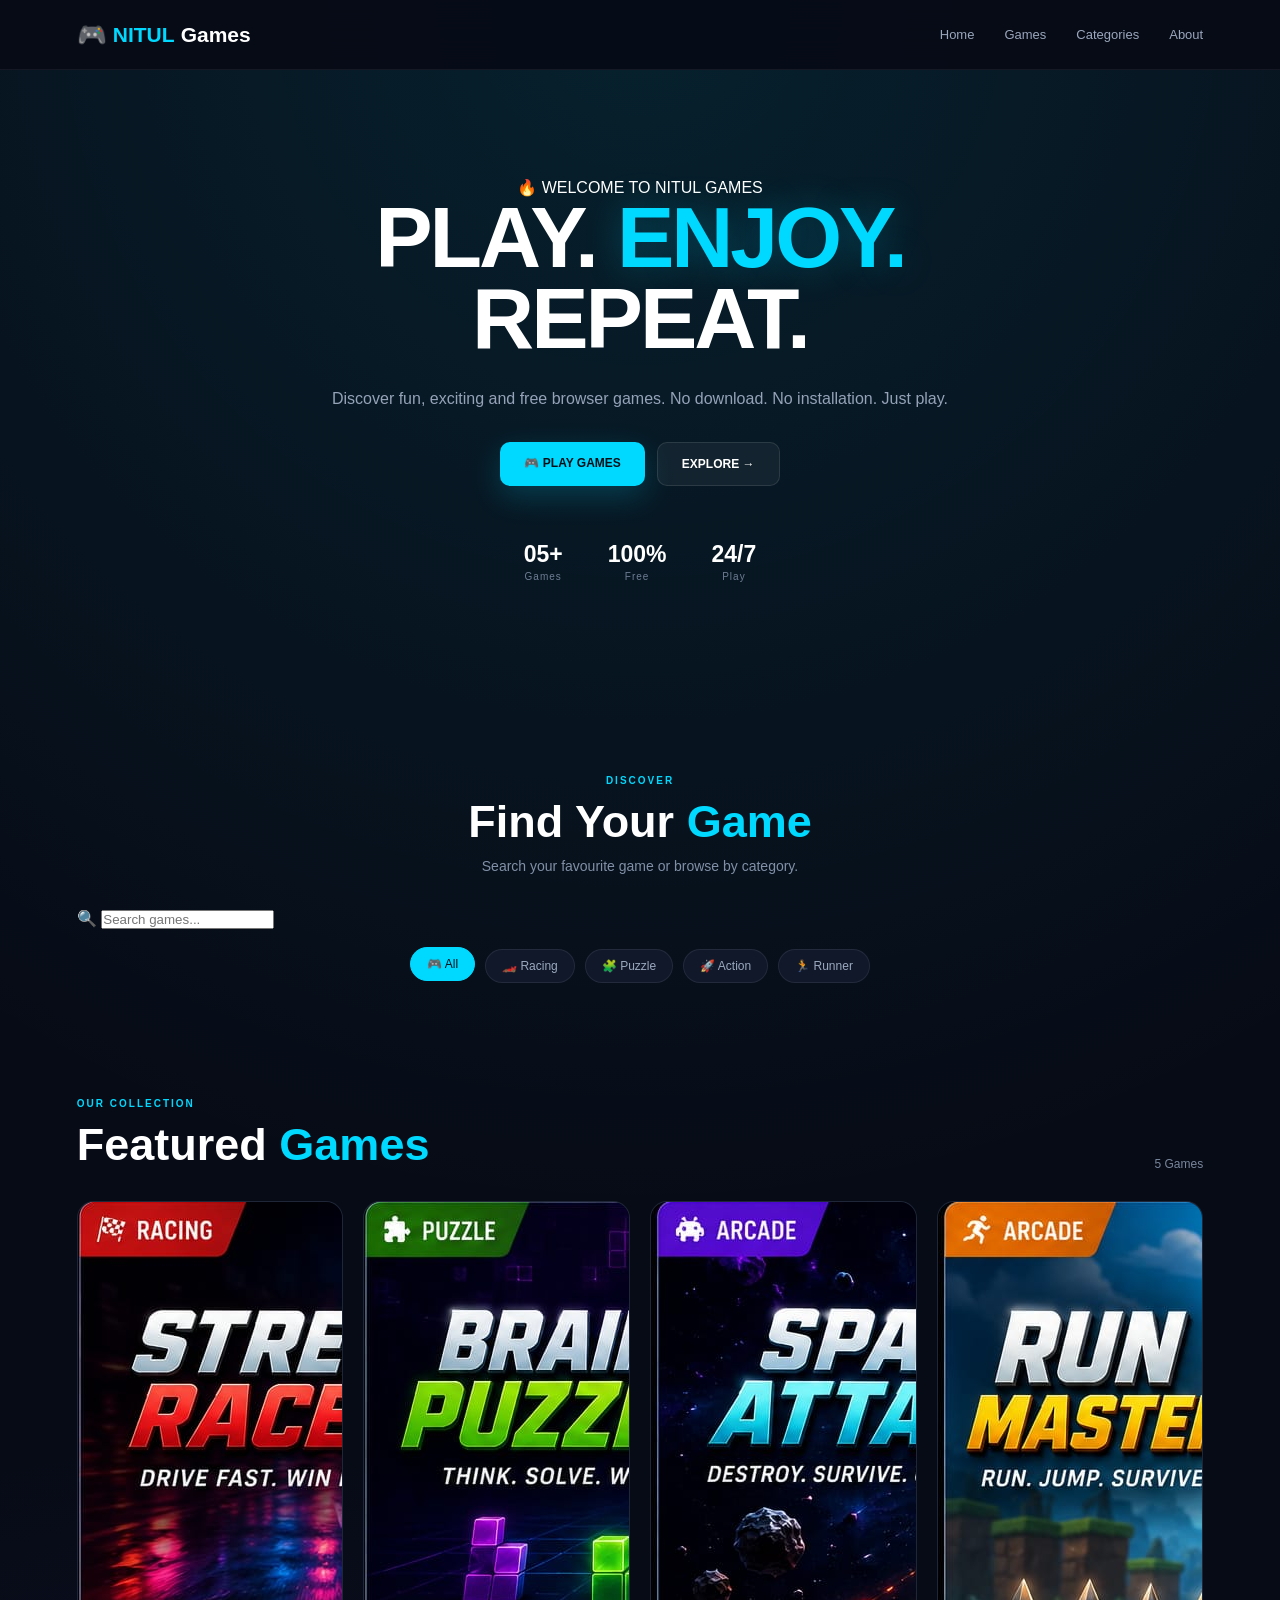
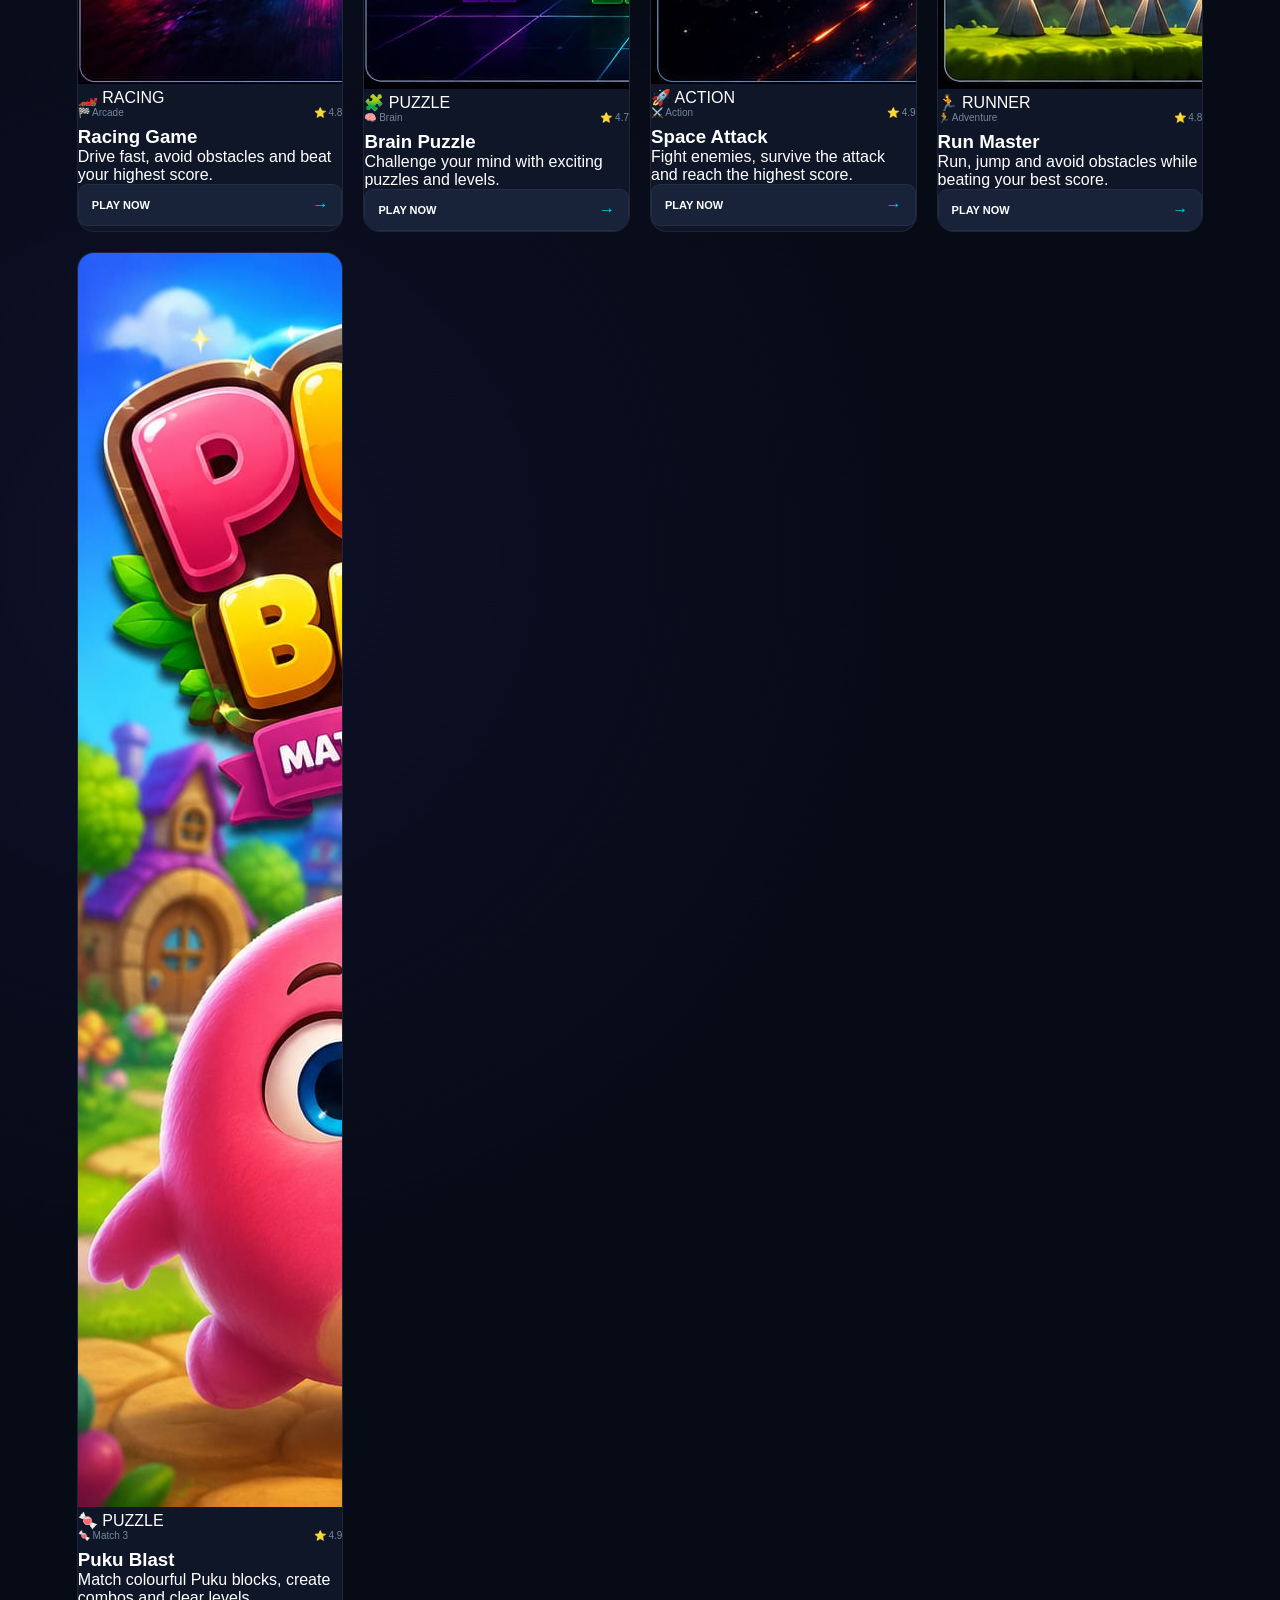
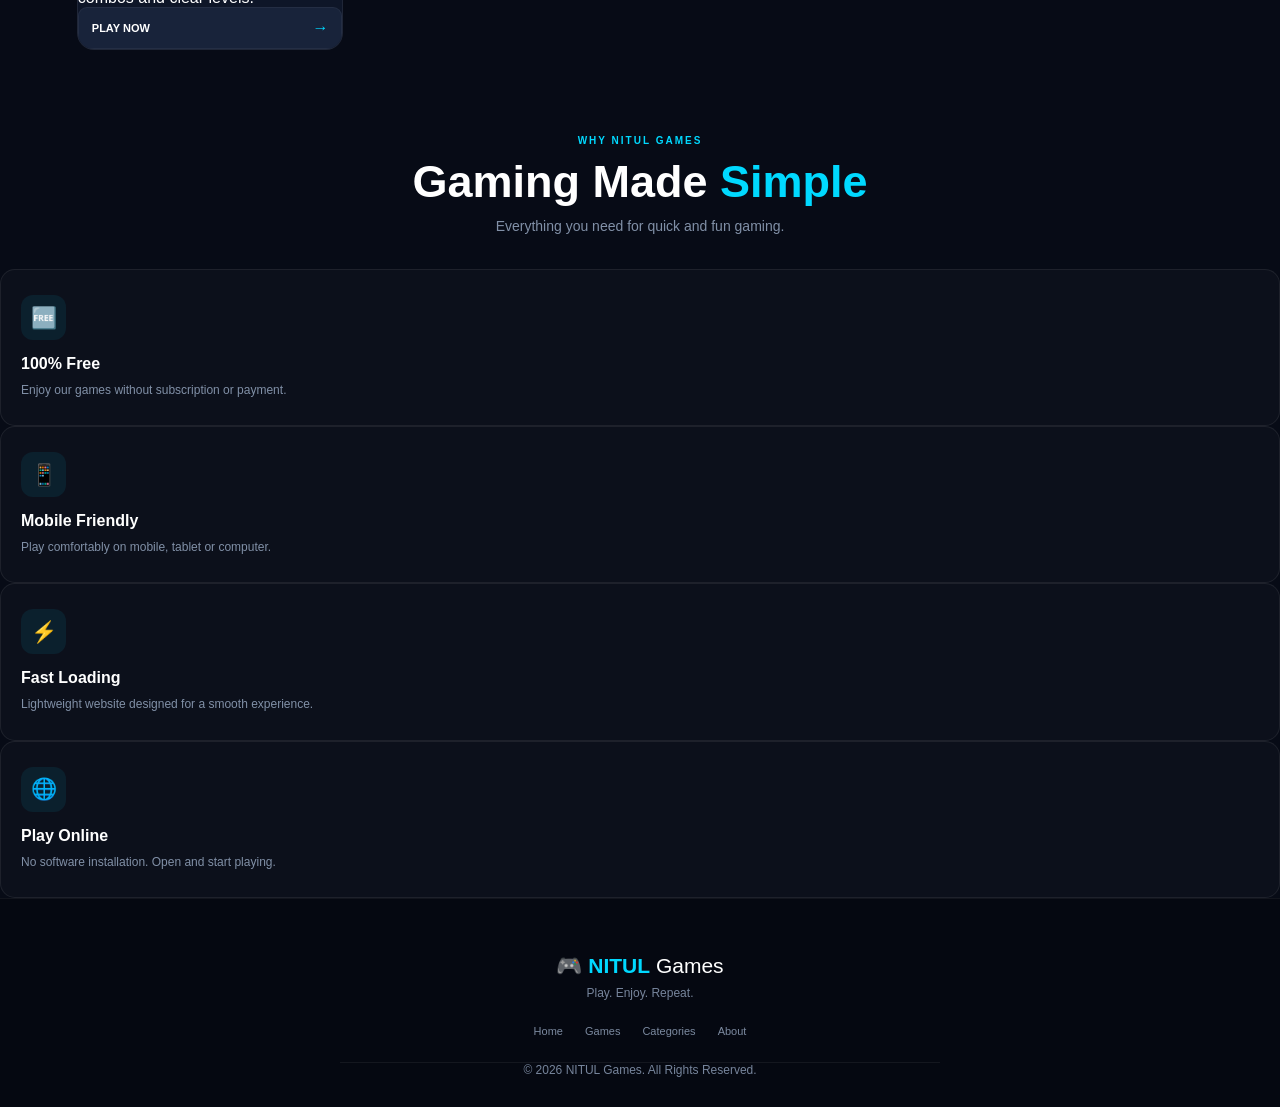
==== commit 5f6203c6: "Refactor index.html with updated structure and content Updated the HTML structure and content for NI" ====
--- a/index.html
+++ b/index.html
@@ -11,15 +11,13 @@
           content="#070b16">
 
     <meta name="description"
-          content="NITUL Games - Play free online games. Racing, Puzzle, Action and Adventure games.">
-
-    <title>NITUL Games | Play Free Games</title>
-
-    <link rel="stylesheet"
-          href="style.css?v=5">
+          content="NITUL Games - Play free online games instantly. Racing, puzzle, action and adventure games.">
+
+    <title>NITUL Games | Free Online Games</title>
+
+    <link rel="stylesheet" href="style.css?v=10">
 </head>
 
-
 <body>
 
 <!-- HEADER -->
@@ -29,30 +27,23 @@
     <a href="#home" class="logo">
 
         <span class="logo-icon">🎮</span>
-
         <span class="logo-nitul">NITUL</span>
-
         <span class="logo-games">Games</span>
 
     </a>
 
-
     <nav class="nav" id="nav">
 
         <a href="#home">Home</a>
-
         <a href="#games">Games</a>
-
         <a href="#categories">Categories</a>
-
         <a href="#about">About</a>
 
     </nav>
-
 
     <button class="menu-btn"
             id="menuBtn"
-            aria-label="Open Menu">
+            aria-label="Open menu">
 
         ☰
 
@@ -61,37 +52,30 @@
 </header>
 
 
-
 <main>
 
 <!-- HERO -->
 
 <section class="hero" id="home">
 
-    <div class="hero-glow glow-one"></div>
-
-    <div class="hero-glow glow-two"></div>
-
+    <div class="hero-bg"></div>
 
     <div class="hero-content">
 
-        <div class="hero-badge">
-
-            🔥 WELCOME TO NITUL GAMES
-
-        </div>
-
+        <div class="hero-pill">
+
+            <span>🔥</span>
+            WELCOME TO NITUL GAMES
+
+        </div>
 
         <h1>
 
             PLAY.
-
             <span>ENJOY.</span>
-
             REPEAT.
 
         </h1>
-
 
         <p>
 
@@ -100,7 +84,6 @@
 
         </p>
 
-
         <div class="hero-buttons">
 
             <a href="#games"
@@ -110,7 +93,6 @@
 
             </a>
 
-
             <a href="#categories"
                class="secondary-btn">
 
@@ -126,26 +108,21 @@
             <div>
 
                 <strong>05+</strong>
-
-                <small>GAMES</small>
-
-            </div>
-
+                <small>Games</small>
+
+            </div>
 
             <div>
 
                 <strong>100%</strong>
-
-                <small>FREE</small>
-
-            </div>
-
+                <small>Free</small>
+
+            </div>
 
             <div>
 
                 <strong>24/7</strong>
-
-                <small>PLAY</small>
+                <small>Play</small>
 
             </div>
 
@@ -156,11 +133,9 @@
 </section>
 
 
-
 <!-- SEARCH -->
 
-<section class="discover"
-         id="categories">
+<section class="discover" id="categories">
 
     <div class="section-title">
 
@@ -172,7 +147,6 @@
 
         </h2>
 
-
         <p>
 
             Search your favourite game or browse by category.
@@ -182,9 +156,9 @@
     </div>
 
 
-    <div class="search-box">
-
-        <span>🔍</span>
+    <div class="search-wrap">
+
+        <span class="search-icon">🔍</span>
 
         <input
             type="text"
@@ -193,7 +167,9 @@
             autocomplete="off"
         >
 
-        <button id="clearSearch">
+        <button
+            id="clearSearch"
+            class="clear-btn">
 
             ×
 
@@ -204,40 +180,45 @@
 
     <div class="categories">
 
-        <button class="category-btn active"
-                data-category="all">
+        <button
+            class="category-btn active"
+            data-category="all">
 
             🎮 All
 
         </button>
 
 
-        <button class="category-btn"
-                data-category="racing">
+        <button
+            class="category-btn"
+            data-category="racing">
 
             🏎️ Racing
 
         </button>
 
 
-        <button class="category-btn"
-                data-category="puzzle">
+        <button
+            class="category-btn"
+            data-category="puzzle">
 
             🧩 Puzzle
 
         </button>
 
 
-        <button class="category-btn"
-                data-category="action">
+        <button
+            class="category-btn"
+            data-category="action">
 
             🚀 Action
 
         </button>
 
 
-        <button class="category-btn"
-                data-category="runner">
+        <button
+            class="category-btn"
+            data-category="runner">
 
             🏃 Runner
 
@@ -246,7 +227,6 @@
     </div>
 
 </section>
-
 
 
 <!-- GAMES -->
@@ -268,7 +248,6 @@
 
         </div>
 
-
         <div class="game-count"
              id="gameCount">
 
@@ -279,63 +258,59 @@
     </div>
 
 
-
     <div class="games-grid"
          id="gamesGrid">
 
 
         <!-- RACING GAME -->
 
-        <article class="game-card"
-                 data-category="racing"
-                 data-name="racing game street racer">
-
-            <div class="game-image">
+        <article
+            class="game-card"
+            data-category="racing"
+            data-name="racing game street racer">
+
+            <div class="game-image-box">
 
                 <img
                     src="assets/images/games/street%20racer.png"
                     alt="Racing Game"
+                    loading="lazy"
                 >
 
-                <span class="game-badge">
+                <span class="badge">
 
                     🏎️ RACING
 
                 </span>
 
-            </div>
-
-
-            <div class="game-content">
+                <span class="card-glow"></span>
+
+            </div>
+
+
+            <div class="game-body">
 
                 <div class="game-meta">
 
                     <span>🏁 Arcade</span>
-
                     <span>⭐ 4.8</span>
 
                 </div>
 
-
-                <h3>
-
-                    Racing Game
-
-                </h3>
-
+                <h3>Racing Game</h3>
 
                 <p>
 
-                    Drive fast, avoid obstacles and beat your highest score.
+                    Drive fast, avoid obstacles and
+                    beat your highest score.
 
                 </p>
 
-
-                <a href="games/racing/index.html"
-                   class="play-btn">
+                <a
+                    href="games/racing/index.html"
+                    class="play-btn">
 
                     PLAY NOW
-
                     <span>→</span>
 
                 </a>
@@ -345,21 +320,22 @@
         </article>
 
 
-
         <!-- BRAIN PUZZLE -->
 
-        <article class="game-card"
-                 data-category="puzzle"
-                 data-name="brain puzzle">
-
-            <div class="game-image">
+        <article
+            class="game-card"
+            data-category="puzzle"
+            data-name="brain puzzle">
+
+            <div class="game-image-box">
 
                 <img
                     src="assets/images/games/brain%20puzzle.png"
                     alt="Brain Puzzle"
+                    loading="lazy"
                 >
 
-                <span class="game-badge">
+                <span class="badge">
 
                     🧩 PUZZLE
 
@@ -368,36 +344,29 @@
             </div>
 
 
-            <div class="game-content">
+            <div class="game-body">
 
                 <div class="game-meta">
 
                     <span>🧠 Brain</span>
-
                     <span>⭐ 4.7</span>
 
                 </div>
 
-
-                <h3>
-
-                    Brain Puzzle
-
-                </h3>
-
+                <h3>Brain Puzzle</h3>
 
                 <p>
 
-                    Challenge your mind with exciting puzzles and levels.
+                    Challenge your mind with
+                    exciting puzzles and levels.
 
                 </p>
 
-
-                <a href="games/brain-puzzle/index.html"
-                   class="play-btn">
+                <a
+                    href="games/brain-puzzle/index.html"
+                    class="play-btn">
 
                     PLAY NOW
-
                     <span>→</span>
 
                 </a>
@@ -407,21 +376,22 @@
         </article>
 
 
-
         <!-- SPACE ATTACK -->
 
-        <article class="game-card"
-                 data-category="action"
-                 data-name="space attack">
-
-            <div class="game-image">
+        <article
+            class="game-card"
+            data-category="action"
+            data-name="space attack">
+
+            <div class="game-image-box">
 
                 <img
                     src="assets/images/games/space%20attack.png"
                     alt="Space Attack"
+                    loading="lazy"
                 >
 
-                <span class="game-badge">
+                <span class="badge">
 
                     🚀 ACTION
 
@@ -430,36 +400,29 @@
             </div>
 
 
-            <div class="game-content">
+            <div class="game-body">
 
                 <div class="game-meta">
 
                     <span>⚔️ Action</span>
-
                     <span>⭐ 4.9</span>
 
                 </div>
 
-
-                <h3>
-
-                    Space Attack
-
-                </h3>
-
+                <h3>Space Attack</h3>
 
                 <p>
 
-                    Fight enemies, survive the attack and reach a high score.
+                    Fight enemies, survive the attack
+                    and reach the highest score.
 
                 </p>
 
-
-                <a href="games/space-attack/index.html"
-                   class="play-btn">
+                <a
+                    href="games/space-attack/index.html"
+                    class="play-btn">
 
                     PLAY NOW
-
                     <span>→</span>
 
                 </a>
@@ -469,21 +432,22 @@
         </article>
 
 
-
         <!-- RUN MASTER -->
 
-        <article class="game-card"
-                 data-category="runner"
-                 data-name="run master">
-
-            <div class="game-image">
+        <article
+            class="game-card"
+            data-category="runner"
+            data-name="run master">
+
+            <div class="game-image-box">
 
                 <img
                     src="assets/images/games/run%20master.png"
                     alt="Run Master"
+                    loading="lazy"
                 >
 
-                <span class="game-badge">
+                <span class="badge">
 
                     🏃 RUNNER
 
@@ -492,36 +456,29 @@
             </div>
 
 
-            <div class="game-content">
+            <div class="game-body">
 
                 <div class="game-meta">
 
                     <span>🏃 Adventure</span>
-
                     <span>⭐ 4.8</span>
 
                 </div>
 
-
-                <h3>
-
-                    Run Master
-
-                </h3>
-
+                <h3>Run Master</h3>
 
                 <p>
 
-                    Run, jump and avoid obstacles while beating your best score.
+                    Run, jump and avoid obstacles
+                    while beating your best score.
 
                 </p>
 
-
-                <a href="games/run-master/index.html"
-                   class="play-btn">
+                <a
+                    href="games/run-master/index.html"
+                    class="play-btn">
 
                     PLAY NOW
-
                     <span>→</span>
 
                 </a>
@@ -531,21 +488,22 @@
         </article>
 
 
-
         <!-- PUKU BLAST -->
 
-        <article class="game-card"
-                 data-category="puzzle"
-                 data-name="puku blast match 3">
-
-            <div class="game-image">
+        <article
+            class="game-card"
+            data-category="puzzle"
+            data-name="puku blast match 3">
+
+            <div class="game-image-box">
 
                 <img
                     src="assets/images/games/puku-blast.png"
                     alt="Puku Blast"
+                    loading="lazy"
                 >
 
-                <span class="game-badge">
+                <span class="badge">
 
                     🍬 PUZZLE
 
@@ -554,36 +512,29 @@
             </div>
 
 
-            <div class="game-content">
+            <div class="game-body">
 
                 <div class="game-meta">
 
                     <span>🍬 Match 3</span>
-
                     <span>⭐ 4.9</span>
 
                 </div>
 
-
-                <h3>
-
-                    Puku Blast
-
-                </h3>
-
+                <h3>Puku Blast</h3>
 
                 <p>
 
-                    Match colourful Puku blocks and create amazing combos.
+                    Match colourful Puku blocks,
+                    create combos and clear levels.
 
                 </p>
 
-
-                <a href="games/puku-blast/index.html"
-                   class="play-btn">
+                <a
+                    href="games/puku-blast/index.html"
+                    class="play-btn">
 
                     PLAY NOW
-
                     <span>→</span>
 
                 </a>
@@ -596,22 +547,196 @@
     </div>
 
 
-
-    <div class="no-results"
-         id="noResults">
+    <!-- NO RESULTS -->
+
+    <div
+        id="noResults"
+        class="no-results">
 
         <div>🎮</div>
 
-        <h3>No Games Found</h3>
-
-        <p>Try another game name or category.</p>
+        <h3>
+
+            No Games Found
+
+        </h3>
+
+        <p>
+
+            Try another game name or category.
+
+        </p>
 
     </div>
 
 </section>
 
 
-
-<!-- FEATURES -->
-
-<section class="features-section
+<!-- WHY NITUL GAMES -->
+
+<section class="why-section"
+         id="about">
+
+    <div class="section-title">
+
+        <span>WHY NITUL GAMES</span>
+
+        <h2>
+
+            Gaming Made <b>Simple</b>
+
+        </h2>
+
+        <p>
+
+            Everything you need for quick and fun gaming.
+
+        </p>
+
+    </div>
+
+
+    <div class="feature-grid">
+
+
+        <div class="feature-card">
+
+            <div class="feature-icon">
+
+                🆓
+
+            </div>
+
+            <h3>100% Free</h3>
+
+            <p>
+
+                Enjoy our games without
+                subscription or payment.
+
+            </p>
+
+        </div>
+
+
+        <div class="feature-card">
+
+            <div class="feature-icon">
+
+                📱
+
+            </div>
+
+            <h3>Mobile Friendly</h3>
+
+            <p>
+
+                Play comfortably on mobile,
+                tablet or computer.
+
+            </p>
+
+        </div>
+
+
+        <div class="feature-card">
+
+            <div class="feature-icon">
+
+                ⚡
+
+            </div>
+
+            <h3>Fast Loading</h3>
+
+            <p>
+
+                Lightweight website designed
+                for a smooth experience.
+
+            </p>
+
+        </div>
+
+
+        <div class="feature-card">
+
+            <div class="feature-icon">
+
+                🌐
+
+            </div>
+
+            <h3>Play Online</h3>
+
+            <p>
+
+                No software installation.
+                Open and start playing.
+
+            </p>
+
+        </div>
+
+    </div>
+
+</section>
+
+</main>
+
+
+<!-- FOOTER -->
+
+<footer class="footer">
+
+    <div class="footer-logo">
+
+        🎮 <strong>NITUL</strong> Games
+
+    </div>
+
+    <p>
+
+        Play. Enjoy. Repeat.
+
+    </p>
+
+
+    <div class="footer-links">
+
+        <a href="#home">Home</a>
+
+        <a href="#games">Games</a>
+
+        <a href="#categories">
+
+            Categories
+
+        </a>
+
+        <a href="#about">
+
+            About
+
+        </a>
+
+    </div>
+
+
+    <div class="footer-line"></div>
+
+
+    <p class="copyright">
+
+        © 2026 NITUL Games.
+        All Rights Reserved.
+
+    </p>
+
+</footer>
+
+
+<script src="script.js?v=10"></script>
+
+</body>
+</html>
--- a/style.css
+++ b/style.css
@@ -10,289 +10,291 @@
 
 body {
     font-family:
-        Inter,
-        system-ui,
-        -apple-system,
-        BlinkMacSystemFont,
-        "Segoe UI",
+        Arial,
+        Helvetica,
         sans-serif;
 
-    background: #070b16;
+    background:
+        radial-gradient(
+            circle at 50% 0%,
+            rgba(0, 229, 255, 0.10),
+            transparent 28%
+        ),
+        radial-gradient(
+            circle at 15% 50%,
+            rgba(104, 70, 255, 0.08),
+            transparent 30%
+        ),
+        #070b16;
+
     color: #ffffff;
-    line-height: 1.6;
+
     overflow-x: hidden;
 }
 
 a {
     color: inherit;
-}
-
-button,
-input {
-    font: inherit;
-}
-
-
-/* ================= HEADER ================= */
+    text-decoration: none;
+}
+
+
+/* HEADER */
 
 .header {
+    height: 70px;
+
+    padding: 0 6%;
+
+    display: flex;
+
+    align-items: center;
+
+    justify-content: space-between;
+
     position: sticky;
+
     top: 0;
-    z-index: 9999;
-
-    width: 100%;
-    height: 72px;
-
-    padding: 0 6%;
-
-    display: flex;
+
+    z-index: 1000;
+
+    background:
+        rgba(7, 11, 22, 0.90);
+
+    backdrop-filter: blur(15px);
+
+    border-bottom:
+        1px solid rgba(255,255,255,.06);
+}
+
+.logo {
+    display: flex;
+
     align-items: center;
-    justify-content: space-between;
-
-    background: rgba(7, 11, 22, 0.88);
-
-    backdrop-filter: blur(18px);
-    -webkit-backdrop-filter: blur(18px);
-
-    border-bottom: 1px solid rgba(255,255,255,.07);
-}
-
-.logo {
-    text-decoration: none;
-
-    display: flex;
-    align-items: center;
-
-    gap: 7px;
-
-    font-size: 22px;
-    font-weight: 800;
+
+    gap: 6px;
+
+    font-size: 21px;
+
+    font-weight: 900;
 }
 
 .logo-icon {
-    font-size: 27px;
+    font-size: 24px;
 }
 
 .logo-nitul {
-    color: #00e5ff;
+    color: #00d9ff;
 }
 
 .logo-games {
-    color: #ffffff;
+    color: white;
 }
 
 .nav {
     display: flex;
-    gap: 34px;
+
+    gap: 30px;
 }
 
 .nav a {
-    text-decoration: none;
-
-    color: #aeb8d0;
-
-    font-size: 14px;
-    font-weight: 600;
+    color: #9aa7bd;
+
+    font-size: 13px;
 
     transition: .25s;
 }
 
 .nav a:hover {
-    color: #00e5ff;
+    color: #00d9ff;
 }
 
 .menu-btn {
     display: none;
 
-    border: 0;
-    background: transparent;
+    background: none;
+
+    border: none;
 
     color: white;
-    font-size: 27px;
+
+    font-size: 26px;
 
     cursor: pointer;
 }
 
 
-/* ================= HERO ================= */
+/* HERO */
 
 .hero {
-    min-height: 680px;
+    min-height: 620px;
+
+    padding: 100px 20px;
+
+    display: flex;
+
+    align-items: center;
+
+    justify-content: center;
+
+    text-align: center;
 
     position: relative;
 
-    display: flex;
-    align-items: center;
+    overflow: hidden;
+}
+
+.hero-glow {
+    position: absolute;
+
+    width: 400px;
+    height: 400px;
+
+    border-radius: 50%;
+
+    filter: blur(100px);
+
+    pointer-events: none;
+}
+
+.glow-one {
+    background: rgba(0, 229, 255, 0.12);
+
+    top: -200px;
+
+    left: 50%;
+
+    transform: translateX(-50%);
+}
+
+.glow-two {
+    background: rgba(106, 80, 255, 0.10);
+
+    bottom: -250px;
+
+    left: 10%;
+}
+
+.hero-content {
+    max-width: 850px;
+
+    position: relative;
+
+    z-index: 2;
+}
+
+.hero-badge {
+    display: inline-block;
+
+    padding: 8px 15px;
+
+    border-radius: 30px;
+
+    color: #00d9ff;
+
+    background:
+        rgba(0, 217, 255, 0.08);
+
+    border:
+        1px solid rgba(0, 217, 255, 0.18);
+
+    font-size: 11px;
+
+    font-weight: bold;
+
+    letter-spacing: 1px;
+
+    margin-bottom: 25px;
+}
+
+.hero h1 {
+    font-size:
+        clamp(45px, 8vw, 86px);
+
+    line-height: .95;
+
+    letter-spacing: -3px;
+
+    margin-bottom: 25px;
+
+    font-weight: 900;
+}
+
+.hero h1 span {
+    color: #00d9ff;
+
+    text-shadow:
+        0 0 35px
+        rgba(0, 217, 255, .25);
+}
+
+.hero p {
+    max-width: 620px;
+
+    margin: auto;
+
+    color: #95a2b8;
+
+    font-size: 16px;
+
+    line-height: 1.7;
+}
+
+.hero-buttons {
+    display: flex;
+
     justify-content: center;
 
-    text-align: center;
-
-    overflow: hidden;
-
-    padding: 90px 6%;
-}
-
-.hero-bg {
-    position: absolute;
-    inset: 0;
-
-    background:
-        radial-gradient(
-            circle at 50% 20%,
-            rgba(0,229,255,.16),
-            transparent 30%
-        ),
-        radial-gradient(
-            circle at 20% 70%,
-            rgba(101,74,255,.15),
-            transparent 30%
-        ),
-        linear-gradient(
-            180deg,
-            #0a1020,
-            #070b16
-        );
-}
-
-.hero-bg::before {
-    content: "";
-
-    position: absolute;
-    inset: 0;
-
-    background-image:
-        linear-gradient(
-            rgba(255,255,255,.025) 1px,
-            transparent 1px
-        ),
-        linear-gradient(
-            90deg,
-            rgba(255,255,255,.025) 1px,
-            transparent 1px
-        );
-
-    background-size: 45px 45px;
-
-    mask-image:
-        linear-gradient(
-            to bottom,
-            black,
-            transparent
-        );
-}
-
-.hero-content {
-    position: relative;
-    z-index: 2;
-
-    max-width: 850px;
-}
-
-.hero-pill {
-    display: inline-flex;
-
-    align-items: center;
-    gap: 8px;
-
-    padding: 8px 16px;
-
-    border-radius: 50px;
-
-    background: rgba(0,229,255,.08);
-
-    border: 1px solid rgba(0,229,255,.25);
-
-    color: #00e5ff;
-
-    font-size: 12px;
-    font-weight: 800;
-    letter-spacing: 1.5px;
-
-    margin-bottom: 25px;
-}
-
-.hero h1 {
-    font-size: clamp(48px, 8vw, 88px);
-
-    line-height: .95;
-
-    letter-spacing: -4px;
-
-    font-weight: 900;
-
-    margin-bottom: 25px;
-}
-
-.hero h1 span {
-    color: #00e5ff;
-
-    text-shadow:
-        0 0 35px rgba(0,229,255,.35);
-}
-
-.hero p {
-    max-width: 650px;
-
-    margin: auto auto 32px;
-
-    color: #9da9c4;
-
-    font-size: 17px;
-}
-
-.hero-buttons {
-    display: flex;
-
-    justify-content: center;
-
-    gap: 13px;
+    gap: 12px;
+
+    margin-top: 30px;
 
     flex-wrap: wrap;
 }
 
 .primary-btn,
 .secondary-btn {
-    text-decoration: none;
-
-    padding: 14px 25px;
-
-    border-radius: 12px;
-
-    font-weight: 800;
-
-    transition: .3s;
+    padding: 14px 24px;
+
+    border-radius: 10px;
+
+    font-size: 12px;
+
+    font-weight: bold;
+
+    transition: .25s;
 }
 
 .primary-btn {
     color: #041018;
 
-    background: #00e5ff;
+    background: #00d9ff;
 
     box-shadow:
-        0 10px 35px
-        rgba(0,229,255,.2);
+        0 10px 30px
+        rgba(0, 217, 255, .20);
 }
 
 .primary-btn:hover {
     transform: translateY(-3px);
 
     box-shadow:
-        0 15px 45px
-        rgba(0,229,255,.35);
+        0 15px 40px
+        rgba(0, 217, 255, .35);
 }
 
 .secondary-btn {
-    color: white;
-
-    background: rgba(255,255,255,.05);
-
-    border: 1px solid rgba(255,255,255,.1);
+    background:
+        rgba(255,255,255,.05);
+
+    border:
+        1px solid rgba(255,255,255,.10);
 }
 
 .secondary-btn:hover {
-    background: rgba(255,255,255,.1);
-
     transform: translateY(-3px);
+
+    background:
+        rgba(255,255,255,.10);
 }
 
 .hero-stats {
@@ -300,7 +302,7 @@
 
     justify-content: center;
 
-    gap: 55px;
+    gap: 45px;
 
     margin-top: 55px;
 }
@@ -309,29 +311,29 @@
     display: flex;
 
     flex-direction: column;
+
+    gap: 3px;
 }
 
 .hero-stats strong {
-    font-size: 25px;
+    font-size: 23px;
 }
 
 .hero-stats small {
-    color: #75819d;
-
-    font-size: 12px;
-
-    text-transform: uppercase;
+    color: #6f7d94;
+
+    font-size: 10px;
 
     letter-spacing: 1px;
 }
 
 
-/* ================= SECTIONS ================= */
+/* COMMON SECTION */
 
 .discover,
 .games-section,
-.why-section {
-    padding: 95px 6%;
+.features-section {
+    padding: 80px 6%;
 }
 
 .section-title {
@@ -339,46 +341,45 @@
 
     max-width: 650px;
 
-    margin: 0 auto 42px;
+    margin: auto auto 35px;
 }
 
 .section-title > span,
 .section-heading > div > span {
-    color: #00e5ff;
-
-    font-size: 11px;
-
-    font-weight: 900;
+    color: #00d9ff;
+
+    font-size: 10px;
+
+    font-weight: bold;
 
     letter-spacing: 2px;
 }
 
 .section-title h2,
 .section-heading h2 {
-    font-size: clamp(32px, 5vw, 46px);
-
-    line-height: 1.1;
-
-    margin-top: 9px;
-
-    letter-spacing: -1.5px;
+    font-size:
+        clamp(30px, 5vw, 45px);
+
+    margin-top: 8px;
 }
 
 .section-title h2 b,
 .section-heading h2 b {
-    color: #00e5ff;
+    color: #00d9ff;
 }
 
 .section-title p {
-    color: #7f8aa5;
-
-    margin-top: 12px;
-}
-
-
-/* ================= SEARCH ================= */
-
-.search-wrap {
+    color: #8190a7;
+
+    margin-top: 10px;
+
+    font-size: 14px;
+}
+
+
+/* SEARCH */
+
+.search-box {
     max-width: 650px;
 
     margin: auto;
@@ -390,54 +391,46 @@
     align-items: center;
 }
 
-.search-icon {
+.search-box > span {
     position: absolute;
 
-    left: 20px;
-
-    font-size: 18px;
-}
-
-.search-wrap input {
+    left: 18px;
+}
+
+.search-box input {
     width: 100%;
 
-    height: 58px;
-
-    padding: 0 52px;
-
-    border-radius: 16px;
+    height: 55px;
+
+    padding: 0 50px;
+
+    background: #10182a;
+
+    border:
+        1px solid rgba(255,255,255,.09);
+
+    border-radius: 13px;
+
+    color: white;
 
     outline: none;
-
-    border: 1px solid rgba(255,255,255,.1);
-
-    background: #10172a;
-
-    color: white;
-
-    font-size: 15px;
-
-    transition: .25s;
-}
-
-.search-wrap input:focus {
-    border-color: rgba(0,229,255,.5);
-
-    box-shadow:
-        0 0 0 4px
-        rgba(0,229,255,.06);
-}
-
-.clear-btn {
+}
+
+.search-box input:focus {
+    border-color:
+        rgba(0,217,255,.45);
+}
+
+.search-box button {
     position: absolute;
 
-    right: 16px;
-
-    border: 0;
-
-    background: transparent;
-
-    color: #8994ad;
+    right: 15px;
+
+    border: none;
+
+    background: none;
+
+    color: #8492a8;
 
     font-size: 22px;
 
@@ -447,7 +440,7 @@
 }
 
 
-/* ================= CATEGORIES ================= */
+/* CATEGORIES */
 
 .categories {
     display: flex;
@@ -458,111 +451,118 @@
 
     gap: 10px;
 
-    margin-top: 22px;
+    margin-top: 20px;
 }
 
 .category-btn {
-    border: 1px solid rgba(255,255,255,.09);
-
-    background: #0e1527;
-
-    color: #9ba6be;
-
-    padding: 10px 18px;
-
-    border-radius: 50px;
+    padding: 9px 16px;
+
+    border-radius: 30px;
+
+    border:
+        1px solid rgba(255,255,255,.08);
+
+    background: #10182a;
+
+    color: #9ba9bf;
 
     cursor: pointer;
 
-    font-size: 13px;
-
-    font-weight: 700;
+    font-size: 12px;
 
     transition: .25s;
 }
 
 .category-btn:hover,
 .category-btn.active {
-    background: #00e5ff;
-
-    border-color: #00e5ff;
-
-    color: #031018;
+    background: #00d9ff;
+
+    border-color: #00d9ff;
+
+    color: #041018;
 
     transform: translateY(-2px);
 }
 
 
-/* ================= GAMES ================= */
+/* GAMES */
 
 .games-section {
-    padding-top: 35px;
+    padding-top: 30px;
 }
 
 .section-heading {
     display: flex;
 
+    align-items: flex-end;
+
     justify-content: space-between;
 
-    align-items: end;
-
-    margin-bottom: 35px;
+    margin-bottom: 30px;
 }
 
 .game-count {
-    color: #75819d;
-
-    font-size: 13px;
+    color: #78869d;
+
+    font-size: 12px;
 }
 
 .games-grid {
     display: grid;
 
     grid-template-columns:
-        repeat(4, minmax(0, 1fr));
+        repeat(4, 1fr);
 
     gap: 20px;
 }
 
+
+/* GAME CARD */
+
 .game-card {
+    background: #0e1628;
+
+    border:
+        1px solid rgba(255,255,255,.07);
+
+    border-radius: 17px;
+
+    overflow: hidden;
+
+    transition: .3s;
+
+    display: flex;
+
+    flex-direction: column;
+}
+
+.game-card:hover {
+    transform: translateY(-7px);
+
+    border-color:
+        rgba(0,217,255,.30);
+
+    box-shadow:
+        0 20px 45px
+        rgba(0,0,0,.30);
+}
+
+
+/* GAME IMAGE */
+
+.game-image {
+    width: 100%;
+
+    aspect-ratio: 16 / 10;
+
     position: relative;
 
     overflow: hidden;
 
-    background: #0e1527;
-
-    border: 1px solid rgba(255,255,255,.07);
-
-    border-radius: 18px;
-
-    transition:
-        transform .3s,
-        border-color .3s,
-        box-shadow .3s;
-}
-
-.game-card:hover {
-    transform: translateY(-8px);
-
-    border-color:
-        rgba(0,229,255,.35);
-
-    box-shadow:
-        0 20px 55px
-        rgba(0,0,0,.35);
-}
-
-.game-image-box {
-    position: relative;
-
-    height: 210px;
-
-    overflow: hidden;
-
-    background: #182238;
-}
-
-.game-image-box img {
+    background: #17233a;
+}
+
+.game-image img {
     width: 100%;
     height: 100%;
 
@@ -570,153 +570,152 @@
 
     object-fit: cover;
 
-    transition: transform .5s;
-}
-
-.game-card:hover
-.game-image-box img {
-    transform: scale(1.07);
-}
-
-.badge {
+    transition: transform .4s;
+}
+
+.game-card:hover .game-image img {
+    transform: scale(1.06);
+}
+
+.game-badge {
     position: absolute;
 
-    top: 13px;
-    left: 13px;
-
-    padding: 6px 10px;
-
-    border-radius: 8px;
+    top: 12px;
+
+    left: 12px;
+
+    padding: 6px 9px;
 
     background:
         rgba(5,10,20,.78);
 
-    backdrop-filter: blur(8px);
-
-    color: white;
+    border-radius: 7px;
+
+    font-size: 9px;
+
+    font-weight: bold;
+
+    letter-spacing: .5px;
+}
+
+
+/* GAME CONTENT */
+
+.game-content {
+    padding: 17px;
+
+    display: flex;
+
+    flex-direction: column;
+
+    flex: 1;
+}
+
+.game-meta {
+    display: flex;
+
+    justify-content: space-between;
+
+    color: #77859c;
 
     font-size: 10px;
 
-    font-weight: 900;
-
-    letter-spacing: .7px;
-}
-
-.game-body {
-    padding: 19px;
-}
-
-.game-meta {
+    margin-bottom: 8px;
+}
+
+.game-content h3 {
+    font-size: 19px;
+
+    margin-bottom: 7px;
+}
+
+.game-content p {
+    color: #8190a7;
+
+    font-size: 12px;
+
+    line-height: 1.6;
+
+    flex: 1;
+
+    margin-bottom: 17px;
+}
+
+.play-btn {
+    padding: 11px 13px;
+
+    border-radius: 9px;
+
     display: flex;
 
     justify-content: space-between;
 
-    color: #697590;
+    align-items: center;
+
+    background: #18233a;
+
+    border:
+        1px solid rgba(255,255,255,.05);
 
     font-size: 11px;
 
-    margin-bottom: 7px;
-}
-
-.game-body h3 {
-    font-size: 21px;
-
-    margin-bottom: 7px;
-}
-
-.game-body p {
-    min-height: 48px;
-
-    color: #7f8aa5;
-
-    font-size: 13px;
-
-    margin-bottom: 17px;
-}
-
-.play-btn {
-    display: flex;
-
-    justify-content: space-between;
-
-    align-items: center;
-
-    width: 100%;
-
-    padding: 12px 14px;
-
-    border-radius: 10px;
-
-    text-decoration: none;
-
-    background: #151e34;
-
-    border: 1px solid rgba(255,255,255,.07);
-
-    color: white;
-
-    font-size: 12px;
-
-    font-weight: 900;
+    font-weight: bold;
 
     transition: .25s;
 }
 
 .play-btn span {
-    color: #00e5ff;
-
-    font-size: 17px;
+    color: #00d9ff;
+
+    font-size: 16px;
 }
 
 .play-btn:hover {
-    background: #00e5ff;
+    background: #00d9ff;
 
     color: #041018;
-
-    border-color: #00e5ff;
 }
 
 .play-btn:hover span {
     color: #041018;
-
-    transform: translateX(4px);
-}
+}
+
+
+/* NO RESULTS */
 
 .no-results {
     display: none;
 
     text-align: center;
 
-    padding: 70px 20px;
-
-    color: #77839d;
+    padding: 60px 20px;
+
+    color: #8492a8;
 }
 
 .no-results div {
     font-size: 50px;
-
-    margin-bottom: 10px;
 }
 
 .no-results h3 {
     color: white;
 
-    margin-bottom: 5px;
-}
-
-
-/* ================= FEATURES ================= */
-
-.why-section {
+    margin-top: 10px;
+}
+
+
+/* FEATURES */
+
+.features-section {
     background:
         linear-gradient(
             180deg,
-            #070b16,
-            #0a1020
+            transparent,
+            rgba(15,25,45,.55)
         );
 }
 
-.feature-grid {
+.features-grid {
     display: grid;
 
     grid-template-columns:
@@ -726,55 +725,60 @@
 }
 
 .feature-card {
-    padding: 28px 22px;
-
-    border-radius: 16px;
-
-    background: rgba(255,255,255,.025);
-
-    border: 1px solid rgba(255,255,255,.07);
-
-    transition: .3s;
+    background:
+        rgba(255,255,255,.025);
+
+    border:
+        1px solid rgba(255,255,255,.07);
+
+    border-radius: 15px;
+
+    padding: 25px 20px;
+
+    transition: .25s;
 }
 
 .feature-card:hover {
     transform: translateY(-5px);
 
     border-color:
-        rgba(0,229,255,.25);
+        rgba(0,217,255,.20);
 }
 
 .feature-icon {
-    width: 48px;
-    height: 48px;
+    width: 45px;
+    height: 45px;
 
     display: grid;
+
     place-items: center;
 
-    border-radius: 13px;
+    border-radius: 12px;
 
     background:
-        rgba(0,229,255,.08);
-
-    font-size: 23px;
-
-    margin-bottom: 17px;
+        rgba(0,217,255,.08);
+
+    font-size: 21px;
+
+    margin-bottom: 15px;
 }
 
 .feature-card h3 {
-    margin-bottom: 7px;
-
-    font-size: 17px;
+    margin-bottom: 8px;
+
+    font-size: 16px;
 }
 
 .feature-card p {
-    color: #7e89a3;
-
-    font-size: 13px;
-}
-
-
-/* ================= FOOTER ================= */
+    color: #8190a7;
+
+    font-size: 12px;
+
+    line-height: 1.6;
+}
+
+
+/* FOOTER */
 
 .footer {
     text-align: center;
@@ -784,23 +788,23 @@
     background: #050811;
 
     border-top:
-        1px solid rgba(255,255,255,.06);
+        1px solid rgba(255,255,255,.05);
 }
 
 .footer-logo {
-    font-size: 23px;
-
-    margin-bottom: 5px;
+    font-size: 21px;
+
+    margin-bottom: 8px;
 }
 
 .footer-logo strong {
-    color: #00e5ff;
-}
-
-.footer > p {
-    color: #697590;
-
-    font-size: 13px;
+    color: #00d9ff;
+}
+
+.footer p {
+    color: #77859c;
+
+    font-size: 12px;
 }
 
 .footer-links {
@@ -808,27 +812,27 @@
 
     justify-content: center;
 
-    gap: 25px;
+    gap: 22px;
 
     margin: 25px 0;
+
+    flex-wrap: wrap;
 }
 
 .footer-links a {
-    text-decoration: none;
-
-    color: #8994ac;
-
-    font-size: 13px;
+    color: #7c8aa0;
+
+    font-size: 11px;
 }
 
 .footer-links a:hover {
-    color: #00e5ff;
+    color: #00d9ff;
 }
 
 .footer-line {
+    height: 1px;
+
     max-width: 600px;
-
-    height: 1px;
 
     margin: auto;
 
@@ -836,14 +840,18 @@
         rgba(255,255,255,.06);
 }
 
-.copyright {
-    margin-top: 22px !important;
-
-    font-size: 11px !important;
-}
-
-
-/* ================= TABLET ================= */
+.footer small {
+    display: block;
+
+    margin-top: 20px;
+
+    color: #59667a;
+
+    font-size: 10px;
+}
+
+
+/* TABLET */
 
 @media (max-width: 1050px) {
 
@@ -852,29 +860,26 @@
             repeat(2, 1fr);
     }
 
-    .feature-grid {
+    .features-grid {
         grid-template-columns:
             repeat(2, 1fr);
     }
-}
-
-
-/* ================= MOBILE ================= */
+
+}
+
+
+/* MOBILE */
 
 @media (max-width: 700px) {
 
     .header {
-        height: 64px;
+        height: 62px;
 
         padding: 0 5%;
     }
 
     .logo {
-        font-size: 19px;
-    }
-
-    .logo-icon {
-        font-size: 23px;
+        font-size: 18px;
     }
 
     .menu-btn {
@@ -882,19 +887,21 @@
     }
 
     .nav {
+        display: none;
+
         position: absolute;
 
-        top: 64px;
+        top: 62px;
+
         left: 0;
-        right: 0;
-
-        display: none;
+
+        width: 100%;
 
         flex-direction: column;
 
         gap: 0;
 
-        background: #090e1c;
+        background: #0a1020;
 
         border-bottom:
             1px solid rgba(255,255,255,.08);
@@ -905,17 +912,16 @@
     }
 
     .nav a {
-        padding: 16px 6%;
+        padding: 15px 6%;
 
         border-bottom:
-            1px solid rgba(255,255,255,.05);
+            1px solid rgba(255,255,255,.04);
     }
 
     .hero {
-        min-height: 600px;
-
-        padding:
-            70px 5%;
+        min-height: 540px;
+
+        padding: 70px 20px;
     }
 
     .hero h1 {
@@ -923,537 +929,67 @@
     }
 
     .hero p {
-        font-size: 15px;
+        font-size: 14px;
     }
 
     .hero-stats {
-        gap: 28px;
-
-        margin-top: 40px;
+        gap: 25px;
     }
 
     .discover,
     .games-section,
-    .why-section {
-        padding:
-            65px 5%;
+    .features-section {
+        padding-left: 5%;
+        padding-right: 5%;
     }
 
     .section-heading {
-        align-items: start;
-
-        gap: 15px;
+        align-items: flex-start;
 
         flex-direction: column;
-    }
+
+        gap: 10px;
+    }
+
+    .games-grid {
+        grid-template-columns:
+            repeat(2, 1fr);
+
+        gap: 12px;
+    }
+
+    .game-content {
+        padding: 12px;
+    }
+
+    .game-content h3 {
+        font-size: 14px;
+    }
+
+    .game-content p {
+        font-size: 10px;
+    }
+
+    .play-btn {
+        font-size: 10px;
+    }
+
+    .features-grid {
+        grid-template-columns:
+            repeat(2, 1fr);
+    }
+
+}
+
+
+@media (max-width: 390px) {
 
     .games-grid {
         grid-template-columns: 1fr;
-
-        gap: 18px;
-    }
-
-    .game-image-box {
-        height: 220px;
-    }
-
-    .feature-grid {
+    }
+
+    .features-grid {
         grid-template-columns: 1fr;
     }
 
-    .footer-links {
-        gap: 17px;
-
-        flex-wrap: wrap;
-    }
-}
-
-/* =========================================
-   NITUL GAMES - PROFESSIONAL FINAL POLISH
-========================================= */
-
-body {
-    min-width: 320px;
-}
-
-
-/* HEADER */
-
-.navbar {
-    position: sticky;
-    top: 0;
-    z-index: 9999;
-
-    background:
-        rgba(7, 7, 15, 0.82);
-
-    backdrop-filter: blur(18px);
-    -webkit-backdrop-filter: blur(18px);
-
-    border-bottom:
-        1px solid rgba(255,255,255,.07);
-}
-
-
-/* NAV ACTIVE */
-
-.nav-links a {
-    position: relative;
-    transition: color .25s ease;
-}
-
-.nav-links a::after {
-    content: "";
-
-    position: absolute;
-
-    left: 0;
-    right: 0;
-    bottom: -8px;
-
-    height: 2px;
-
-    border-radius: 10px;
-
-    background:
-        linear-gradient(
-            90deg,
-            #8b5cff,
-            #287cff
-        );
-
-    transform: scaleX(0);
-
-    transition:
-        transform .25s ease;
-}
-
-.nav-links a:hover,
-.nav-links a.active {
-    color: #ffffff;
-}
-
-.nav-links a:hover::after,
-.nav-links a.active::after {
-    transform: scaleX(1);
-}
-
-
-/* HERO */
-
-.hero {
-    position: relative;
-}
-
-.hero-content {
-    animation:
-        heroContentIn
-        .8s ease both;
-}
-
-@keyframes heroContentIn {
-
-    from {
-        opacity: 0;
-        transform: translateY(25px);
-    }
-
-    to {
-        opacity: 1;
-        transform: translateY(0);
-    }
-
-}
-
-
-/* BUTTONS */
-
-.primary-btn,
-.secondary-btn,
-.play-featured,
-.quick-play,
-.arrow-btn {
-    transition:
-        transform .25s ease,
-        box-shadow .25s ease,
-        background .25s ease;
-}
-
-.primary-btn:hover,
-.secondary-btn:hover,
-.play-featured:hover {
-    transform: translateY(-3px);
-}
-
-
-/* FEATURED */
-
-.featured-game {
-    position: relative;
-
-    box-shadow:
-        0 30px 80px
-        rgba(0,0,0,.35);
-
-    transition:
-        transform .3s ease,
-        border-color .3s ease;
-}
-
-.featured-game:hover {
-    transform: translateY(-4px);
-
-    border-color:
-        rgba(137,89,255,.35);
-}
-
-.featured-image img {
-    transition:
-        transform .6s ease;
-}
-
-.featured-game:hover
-.featured-image img {
-    transform: scale(1.04);
-}
-
-
-/* CATEGORY */
-
-.category {
-    cursor: pointer;
-
-    user-select: none;
-
-    transition:
-        transform .2s ease,
-        background .2s ease,
-        border-color .2s ease;
-}
-
-.category:hover {
-    transform: translateY(-2px);
-}
-
-
-/* GAME GRID */
-
-.games-grid {
-    align-items: stretch;
-}
-
-
-/* GAME CARD */
-
-.game-card {
-    position: relative;
-
-    display: flex;
-
-    flex-direction: column;
-
-    min-width: 0;
-
-    box-shadow:
-        0 10px 35px
-        rgba(0,0,0,.18);
-
-    transition:
-        transform .3s ease,
-        box-shadow .3s ease,
-        border-color .3s ease;
-}
-
-.game-card:hover {
-    transform:
-        translateY(-9px);
-
-    border-color:
-        rgba(132,88,255,.7);
-
-    box-shadow:
-        0 25px 55px
-        rgba(67,45,160,.28);
-}
-
-
-/* GAME IMAGE */
-
-.game-image {
-    aspect-ratio: 16 / 10;
-
-    height: auto;
-
-    min-height: 150px;
-}
-
-.game-image img {
-    width: 100%;
-    height: 100%;
-
-    object-fit: cover;
-
-    display: block;
-}
-
-
-/* IMAGE SHINE */
-
-.game-image::after {
-    content: "";
-
-    position: absolute;
-
-    inset: 0;
-
-    pointer-events: none;
-
-    background:
-        linear-gradient(
-            120deg,
-            rgba(255,255,255,.10),
-            transparent 35%,
-            transparent 70%,
-            rgba(255,255,255,.04)
-        );
-
-    opacity: .8;
-}
-
-
-/* PLAY OVERLAY */
-
-.card-overlay {
-    z-index: 2;
-}
-
-.quick-play {
-    min-width: 90px;
-
-    text-align: center;
-
-    box-shadow:
-        0 10px 30px
-        rgba(0,0,0,.35);
-}
-
-.quick-play:hover {
-    transform: scale(1.06);
-}
-
-
-/* GAME DETAILS */
-
-.game-details {
-    flex: 1;
-
-    min-height: 82px;
-}
-
-.game-details h3 {
-    white-space: nowrap;
-
-    overflow: hidden;
-
-    text-overflow: ellipsis;
-}
-
-
-/* ARROW */
-
-.arrow-btn {
-    width: 38px;
-    height: 38px;
-
-    display: grid;
-
-    place-items: center;
-
-    flex-shrink: 0;
-
-    border-radius: 10px;
-
-    background:
-        rgba(255,255,255,.05);
-}
-
-.arrow-btn:hover {
-    background:
-        linear-gradient(
-            135deg,
-            #8053ff,
-            #287cff
-        );
-
-    transform:
-        translateX(3px);
-}
-
-
-/* RUN MASTER */
-
-.run-master {
-    overflow: hidden;
-}
-
-
-/* NO RESULT */
-
-.no-results {
-    margin-top: 30px;
-
-    border:
-        1px solid rgba(255,255,255,.08);
-
-    border-radius: 16px;
-
-    background:
-        rgba(255,255,255,.025);
-}
-
-
-/* BROKEN IMAGE FALLBACK */
-
-.image-error {
-    display: grid !important;
-
-    place-items: center;
-
-    background:
-        linear-gradient(
-            135deg,
-            #21144c,
-            #0e2852
-        );
-}
-
-.image-error::before {
-    content: "🎮";
-
-    position: absolute;
-
-    font-size: 42px;
-
-    opacity: .7;
-}
-
-
-/* CTA */
-
-.join-section {
-    position: relative;
-
-    overflow: hidden;
-
-    box-shadow:
-        0 25px 70px
-        rgba(40,70,160,.18);
-}
-
-.join-section::before {
-    content: "";
-
-    position: absolute;
-
-    width: 280px;
-    height: 280px;
-
-    border-radius: 50%;
-
-    background:
-        rgba(137,89,255,.16);
-
-    filter: blur(70px);
-
-    top: -150px;
-    left: 50%;
-
-    transform: translateX(-50%);
-}
-
-
-/* FOOTER */
-
-footer {
-    background:
-        rgba(4,4,10,.7);
-}
-
-
-/* MOBILE */
-
-@media (max-width: 750px) {
-
-    .navbar {
-        position: sticky;
-        top: 0;
-    }
-
-    .nav-links.show-menu {
-        animation:
-            menuIn
-            .2s ease both;
-    }
-
-    @keyframes menuIn {
-
-        from {
-            opacity: 0;
-            transform: translateY(-8px);
-        }
-
-        to {
-            opacity: 1;
-            transform: translateY(0);
-        }
-
-    }
-
-    .games-grid {
-        grid-template-columns:
-            repeat(2, minmax(0, 1fr));
-    }
-
-    .game-image {
-        aspect-ratio: 1 / .85;
-
-        min-height: 120px;
-    }
-
-    .game-details {
-        min-height: 74px;
-    }
-
-    .game-details h3 {
-        font-size: 14px;
-    }
-
-    .arrow-btn {
-        width: 32px;
-        height: 32px;
-
-        font-size: 19px;
-    }
-
-}
-
-
-/* SMALL PHONES */
-
-@media (max-width: 430px) {
-
-    .games-grid {
-        grid-template-columns: 1fr;
-    }
-
-    .game-image {
-        aspect-ratio: 16 / 10;
-
-        min-height: 190px;
-    }
-
-    .game-details h3 {
-        font-size: 16px;
-    }
-
-}
+}
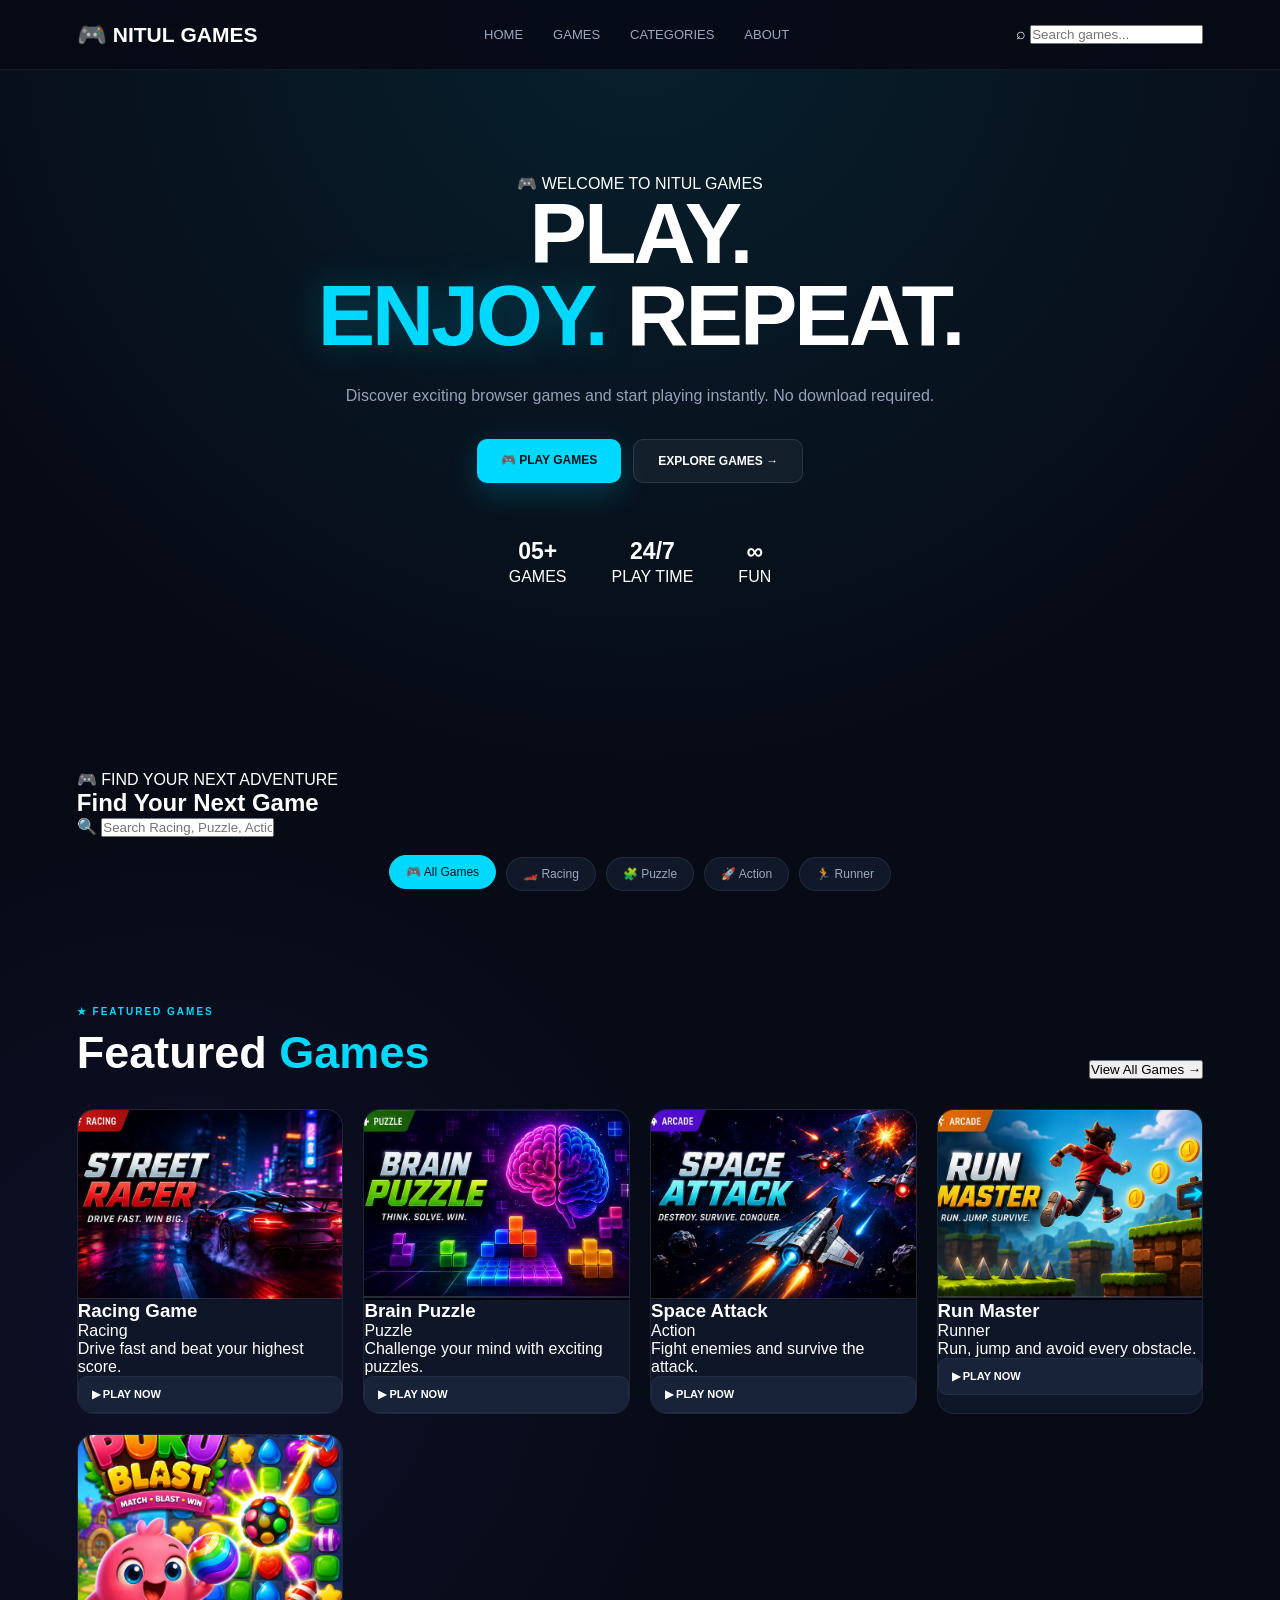
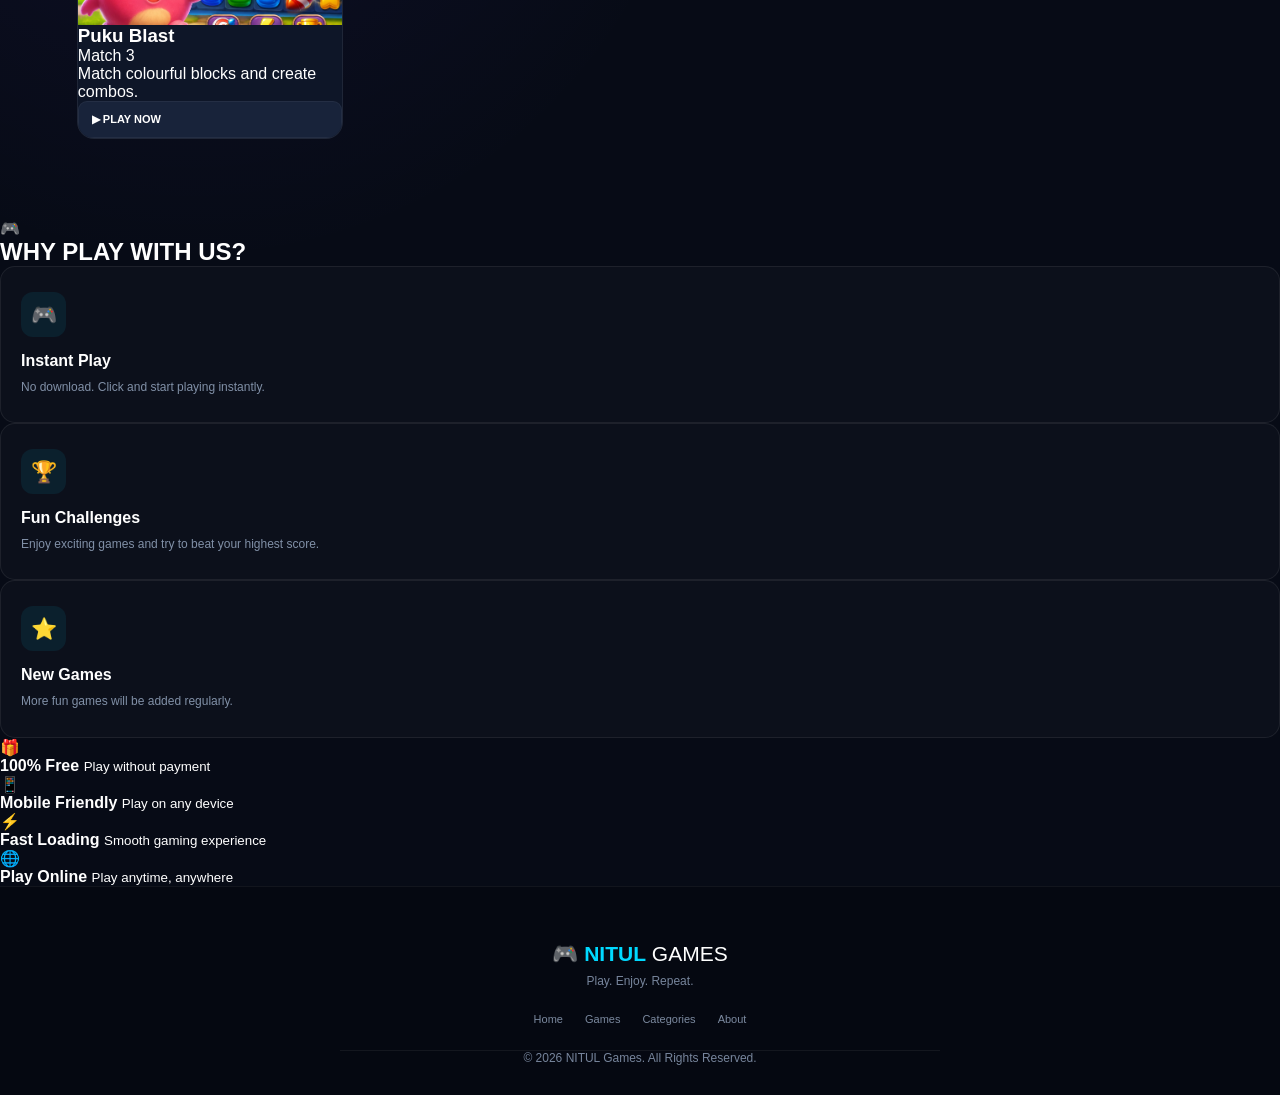
==== commit 76c634e5: "Refactor index.html for improved structure and content Updated the HTML structure and content for th" ====
--- a/index.html
+++ b/index.html
@@ -8,735 +8,842 @@
           content="width=device-width, initial-scale=1.0">
 
     <meta name="theme-color"
-          content="#070b16">
+          content="#090817">
 
     <meta name="description"
-          content="NITUL Games - Play free online games instantly. Racing, puzzle, action and adventure games.">
+          content="NITUL Games - Play free online browser games instantly.">
 
     <title>NITUL Games | Free Online Games</title>
 
-    <link rel="stylesheet" href="style.css?v=10">
+    <link rel="stylesheet" href="style.css?v=20">
 </head>
 
+
 <body>
 
-<!-- HEADER -->
-
-<header class="header">
-
-    <a href="#home" class="logo">
-
-        <span class="logo-icon">🎮</span>
-        <span class="logo-nitul">NITUL</span>
-        <span class="logo-games">Games</span>
-
-    </a>
-
-    <nav class="nav" id="nav">
-
-        <a href="#home">Home</a>
-        <a href="#games">Games</a>
-        <a href="#categories">Categories</a>
-        <a href="#about">About</a>
-
-    </nav>
-
-    <button class="menu-btn"
-            id="menuBtn"
-            aria-label="Open menu">
-
-        ☰
-
-    </button>
-
-</header>
-
-
-<main>
-
-<!-- HERO -->
-
-<section class="hero" id="home">
-
-    <div class="hero-bg"></div>
-
-    <div class="hero-content">
-
-        <div class="hero-pill">
-
-            <span>🔥</span>
-            WELCOME TO NITUL GAMES
+    <!-- HEADER -->
+
+    <header class="header">
+
+        <a href="#home"
+           class="logo">
+
+            <span class="logo-icon">🎮</span>
+
+            <span class="logo-text">
+                <strong>NITUL</strong>
+                <b>GAMES</b>
+            </span>
+
+        </a>
+
+
+        <nav class="nav"
+             id="nav">
+
+            <a href="#home">HOME</a>
+
+            <a href="#games">GAMES</a>
+
+            <a href="#categories">CATEGORIES</a>
+
+            <a href="#about">ABOUT</a>
+
+        </nav>
+
+
+        <div class="header-search">
+
+            <span>⌕</span>
+
+            <input type="text"
+                   id="topSearch"
+                   placeholder="Search games...">
 
         </div>
 
-        <h1>
-
-            PLAY.
-            <span>ENJOY.</span>
-            REPEAT.
-
-        </h1>
+
+        <button class="menu-btn"
+                id="menuBtn"
+                aria-label="Open menu">
+
+            ☰
+
+        </button>
+
+    </header>
+
+
+
+    <main>
+
+        <!-- HERO -->
+
+        <section class="hero"
+                 id="home">
+
+            <div class="hero-light light-one"></div>
+
+            <div class="hero-light light-two"></div>
+
+
+            <div class="hero-content">
+
+                <div class="hero-pill">
+
+                    🎮 WELCOME TO NITUL GAMES
+
+                </div>
+
+
+                <h1>
+
+                    PLAY.<br>
+
+                    <span>ENJOY.</span>
+
+                    REPEAT.
+
+                </h1>
+
+
+                <p>
+
+                    Discover exciting browser games and start
+                    playing instantly. No download required.
+
+                </p>
+
+
+                <div class="hero-buttons">
+
+                    <a href="#games"
+                       class="primary-btn">
+
+                        🎮 PLAY GAMES
+
+                    </a>
+
+
+                    <a href="#categories"
+                       class="secondary-btn">
+
+                        EXPLORE GAMES →
+
+                    </a>
+
+                </div>
+
+
+                <div class="hero-stats">
+
+                    <div>
+
+                        <strong>05+</strong>
+
+                        <span>GAMES</span>
+
+                    </div>
+
+
+                    <div>
+
+                        <strong>24/7</strong>
+
+                        <span>PLAY TIME</span>
+
+                    </div>
+
+
+                    <div>
+
+                        <strong>∞</strong>
+
+                        <span>FUN</span>
+
+                    </div>
+
+                </div>
+
+            </div>
+
+        </section>
+
+
+
+        <!-- PREMIUM SEARCH -->
+
+        <section class="discover"
+                 id="categories">
+
+            <div class="discover-box">
+
+                <div class="discover-title">
+
+                    <span class="small-title">
+
+                        🎮 FIND YOUR NEXT ADVENTURE
+
+                    </span>
+
+
+                    <h2>
+
+                        Find Your <b>Next Game</b>
+
+                    </h2>
+
+                </div>
+
+
+                <div class="search-wrap">
+
+                    <span class="search-icon">
+
+                        🔍
+
+                    </span>
+
+
+                    <input type="text"
+                           id="gameSearch"
+                           placeholder="Search Racing, Puzzle, Action... "
+                           autocomplete="off">
+
+
+                    <button id="clearSearch"
+                            class="clear-btn">
+
+                        ×
+
+                    </button>
+
+                </div>
+
+
+                <div class="categories">
+
+                    <button class="category-btn active"
+                            data-category="all">
+
+                        🎮
+
+                        <span>All Games</span>
+
+                    </button>
+
+
+                    <button class="category-btn"
+                            data-category="racing">
+
+                        🏎️
+
+                        <span>Racing</span>
+
+                    </button>
+
+
+                    <button class="category-btn"
+                            data-category="puzzle">
+
+                        🧩
+
+                        <span>Puzzle</span>
+
+                    </button>
+
+
+                    <button class="category-btn"
+                            data-category="action">
+
+                        🚀
+
+                        <span>Action</span>
+
+                    </button>
+
+
+                    <button class="category-btn"
+                            data-category="runner">
+
+                        🏃
+
+                        <span>Runner</span>
+
+                    </button>
+
+                </div>
+
+            </div>
+
+        </section>
+
+
+
+        <!-- FEATURED GAMES -->
+
+        <section class="games-section"
+                 id="games">
+
+
+            <div class="section-heading">
+
+                <div>
+
+                    <span>★ FEATURED GAMES</span>
+
+                    <h2>
+
+                        Featured <b>Games</b>
+
+                    </h2>
+
+                </div>
+
+
+                <button class="view-games"
+                        id="viewAllGames">
+
+                    View All Games →
+
+                </button>
+
+            </div>
+
+
+
+            <div class="games-grid"
+                 id="gamesGrid">
+
+
+                <!-- RACING -->
+
+                <article class="game-card racing-card"
+                         data-category="racing"
+                         data-name="racing game street racer car driving">
+
+
+                    <div class="game-image-box">
+
+                        <img src="assets/images/games/street%20racer.png"
+                             alt="Racing Game"
+                             loading="lazy">
+
+                    </div>
+
+
+                    <div class="game-body">
+
+                        <div class="game-top">
+
+                            <h3>Racing Game</h3>
+
+                            <span class="game-tag racing">
+
+                                Racing
+
+                            </span>
+
+                        </div>
+
+
+                        <p>
+
+                            Drive fast and beat your highest score.
+
+                        </p>
+
+
+                        <a href="games/racing/index.html"
+                           class="play-btn">
+
+                            ▶ PLAY NOW
+
+                        </a>
+
+                    </div>
+
+                </article>
+
+
+
+                <!-- BRAIN PUZZLE -->
+
+                <article class="game-card puzzle-card"
+                         data-category="puzzle"
+                         data-name="brain puzzle puzzle mind">
+
+
+                    <div class="game-image-box">
+
+                        <img src="assets/images/games/brain%20puzzle.png"
+                             alt="Brain Puzzle"
+                             loading="lazy">
+
+                    </div>
+
+
+                    <div class="game-body">
+
+                        <div class="game-top">
+
+                            <h3>Brain Puzzle</h3>
+
+                            <span class="game-tag puzzle">
+
+                                Puzzle
+
+                            </span>
+
+                        </div>
+
+
+                        <p>
+
+                            Challenge your mind with exciting puzzles.
+
+                        </p>
+
+
+                        <a href="games/brain-puzzle/index.html"
+                           class="play-btn">
+
+                            ▶ PLAY NOW
+
+                        </a>
+
+                    </div>
+
+                </article>
+
+
+
+                <!-- SPACE ATTACK -->
+
+                <article class="game-card action-card"
+                         data-category="action"
+                         data-name="space attack action space shooting">
+
+
+                    <div class="game-image-box">
+
+                        <img src="assets/images/games/space%20attack.png"
+                             alt="Space Attack"
+                             loading="lazy">
+
+                    </div>
+
+
+                    <div class="game-body">
+
+                        <div class="game-top">
+
+                            <h3>Space Attack</h3>
+
+                            <span class="game-tag action">
+
+                                Action
+
+                            </span>
+
+                        </div>
+
+
+                        <p>
+
+                            Fight enemies and survive the attack.
+
+                        </p>
+
+
+                        <a href="games/space-attack/index.html"
+                           class="play-btn">
+
+                            ▶ PLAY NOW
+
+                        </a>
+
+                    </div>
+
+                </article>
+
+
+
+                <!-- RUN MASTER -->
+
+                <article class="game-card runner-card"
+                         data-category="runner"
+                         data-name="run master runner running adventure">
+
+
+                    <div class="game-image-box">
+
+                        <img src="assets/images/games/run%20master.png"
+                             alt="Run Master"
+                             loading="lazy">
+
+                    </div>
+
+
+                    <div class="game-body">
+
+                        <div class="game-top">
+
+                            <h3>Run Master</h3>
+
+                            <span class="game-tag runner">
+
+                                Runner
+
+                            </span>
+
+                        </div>
+
+
+                        <p>
+
+                            Run, jump and avoid every obstacle.
+
+                        </p>
+
+
+                        <a href="games/run-master/index.html"
+                           class="play-btn">
+
+                            ▶ PLAY NOW
+
+                        </a>
+
+                    </div>
+
+                </article>
+
+
+
+                <!-- PUKU BLAST -->
+
+                <article class="game-card puku-card"
+                         data-category="puzzle"
+                         data-name="puku blast match 3 puzzle candy blocks">
+
+
+                    <div class="game-image-box">
+
+                        <img src="assets/images/games/puku-blast.png"
+                             alt="Puku Blast"
+                             loading="lazy">
+
+                    </div>
+
+
+                    <div class="game-body">
+
+                        <div class="game-top">
+
+                            <h3>Puku Blast</h3>
+
+                            <span class="game-tag puku">
+
+                                Match 3
+
+                            </span>
+
+                        </div>
+
+
+                        <p>
+
+                            Match colourful blocks and create combos.
+
+                        </p>
+
+
+                        <a href="games/puku-blast/index.html"
+                           class="play-btn">
+
+                            ▶ PLAY NOW
+
+                        </a>
+
+                    </div>
+
+                </article>
+
+
+            </div>
+
+
+
+            <!-- NO RESULT -->
+
+            <div class="no-results"
+                 id="noResults">
+
+                <div class="no-result-icon">
+
+                    🎮
+
+                </div>
+
+                <h3>No Games Found</h3>
+
+                <p>
+
+                    Try another game name or category.
+
+                </p>
+
+            </div>
+
+
+        </section>
+
+
+
+        <!-- WHY PLAY -->
+
+        <section class="why-section"
+                 id="about">
+
+
+            <div class="why-heading">
+
+                <div class="heading-line"></div>
+
+                <div>
+
+                    <span class="why-icon">
+
+                        🎮
+
+                    </span>
+
+                    <h2>
+
+                        WHY PLAY WITH <b>US?</b>
+
+                    </h2>
+
+                </div>
+
+                <div class="heading-line"></div>
+
+            </div>
+
+
+
+            <div class="feature-grid">
+
+
+                <!-- FEATURE 1 -->
+
+                <div class="feature-card">
+
+                    <div class="feature-icon purple">
+
+                        🎮
+
+                    </div>
+
+
+                    <div>
+
+                        <h3>Instant Play</h3>
+
+                        <p>
+
+                            No download. Click and start
+                            playing instantly.
+
+                        </p>
+
+                    </div>
+
+                </div>
+
+
+
+                <!-- FEATURE 2 -->
+
+                <div class="feature-card">
+
+                    <div class="feature-icon gold">
+
+                        🏆
+
+                    </div>
+
+
+                    <div>
+
+                        <h3>Fun Challenges</h3>
+
+                        <p>
+
+                            Enjoy exciting games and try
+                            to beat your highest score.
+
+                        </p>
+
+                    </div>
+
+                </div>
+
+
+
+                <!-- FEATURE 3 -->
+
+                <div class="feature-card">
+
+                    <div class="feature-icon green">
+
+                        ⭐
+
+                    </div>
+
+
+                    <div>
+
+                        <h3>New Games</h3>
+
+                        <p>
+
+                            More fun games will be
+                            added regularly.
+
+                        </p>
+
+                    </div>
+
+                </div>
+
+
+            </div>
+
+        </section>
+
+
+
+        <!-- MINI BENEFITS -->
+
+        <section class="benefit-bar">
+
+            <div>
+
+                <span>🎁</span>
+
+                <div>
+
+                    <strong>100% Free</strong>
+
+                    <small>Play without payment</small>
+
+                </div>
+
+            </div>
+
+
+            <div>
+
+                <span>📱</span>
+
+                <div>
+
+                    <strong>Mobile Friendly</strong>
+
+                    <small>Play on any device</small>
+
+                </div>
+
+            </div>
+
+
+            <div>
+
+                <span>⚡</span>
+
+                <div>
+
+                    <strong>Fast Loading</strong>
+
+                    <small>Smooth gaming experience</small>
+
+                </div>
+
+            </div>
+
+
+            <div>
+
+                <span>🌐</span>
+
+                <div>
+
+                    <strong>Play Online</strong>
+
+                    <small>Play anytime, anywhere</small>
+
+                </div>
+
+            </div>
+
+        </section>
+
+
+    </main>
+
+
+
+    <!-- FOOTER -->
+
+    <footer class="footer">
+
+        <div class="footer-logo">
+
+            🎮
+
+            <strong>NITUL</strong>
+
+            <span>GAMES</span>
+
+        </div>
+
 
         <p>
 
-            Discover fun, exciting and free browser games.
-            No download. No installation. Just play.
+            Play. Enjoy. Repeat.
 
         </p>
 
-        <div class="hero-buttons">
-
-            <a href="#games"
-               class="primary-btn">
-
-                🎮 PLAY GAMES
-
-            </a>
-
-            <a href="#categories"
-               class="secondary-btn">
-
-                EXPLORE →
-
-            </a>
+
+        <div class="footer-links">
+
+            <a href="#home">Home</a>
+
+            <a href="#games">Games</a>
+
+            <a href="#categories">Categories</a>
+
+            <a href="#about">About</a>
 
         </div>
 
 
-        <div class="hero-stats">
-
-            <div>
-
-                <strong>05+</strong>
-                <small>Games</small>
-
-            </div>
-
-            <div>
-
-                <strong>100%</strong>
-                <small>Free</small>
-
-            </div>
-
-            <div>
-
-                <strong>24/7</strong>
-                <small>Play</small>
-
-            </div>
-
-        </div>
-
-    </div>
-
-</section>
-
-
-<!-- SEARCH -->
-
-<section class="discover" id="categories">
-
-    <div class="section-title">
-
-        <span>DISCOVER</span>
-
-        <h2>
-
-            Find Your <b>Game</b>
-
-        </h2>
-
-        <p>
-
-            Search your favourite game or browse by category.
+        <div class="footer-line"></div>
+
+
+        <p class="copyright">
+
+            © 2026 NITUL Games. All Rights Reserved.
 
         </p>
 
-    </div>
-
-
-    <div class="search-wrap">
-
-        <span class="search-icon">🔍</span>
-
-        <input
-            type="text"
-            id="gameSearch"
-            placeholder="Search games..."
-            autocomplete="off"
-        >
-
-        <button
-            id="clearSearch"
-            class="clear-btn">
-
-            ×
-
-        </button>
-
-    </div>
-
-
-    <div class="categories">
-
-        <button
-            class="category-btn active"
-            data-category="all">
-
-            🎮 All
-
-        </button>
-
-
-        <button
-            class="category-btn"
-            data-category="racing">
-
-            🏎️ Racing
-
-        </button>
-
-
-        <button
-            class="category-btn"
-            data-category="puzzle">
-
-            🧩 Puzzle
-
-        </button>
-
-
-        <button
-            class="category-btn"
-            data-category="action">
-
-            🚀 Action
-
-        </button>
-
-
-        <button
-            class="category-btn"
-            data-category="runner">
-
-            🏃 Runner
-
-        </button>
-
-    </div>
-
-</section>
-
-
-<!-- GAMES -->
-
-<section class="games-section"
-         id="games">
-
-    <div class="section-heading">
-
-        <div>
-
-            <span>OUR COLLECTION</span>
-
-            <h2>
-
-                Featured <b>Games</b>
-
-            </h2>
-
-        </div>
-
-        <div class="game-count"
-             id="gameCount">
-
-            5 Games
-
-        </div>
-
-    </div>
-
-
-    <div class="games-grid"
-         id="gamesGrid">
-
-
-        <!-- RACING GAME -->
-
-        <article
-            class="game-card"
-            data-category="racing"
-            data-name="racing game street racer">
-
-            <div class="game-image-box">
-
-                <img
-                    src="assets/images/games/street%20racer.png"
-                    alt="Racing Game"
-                    loading="lazy"
-                >
-
-                <span class="badge">
-
-                    🏎️ RACING
-
-                </span>
-
-                <span class="card-glow"></span>
-
-            </div>
-
-
-            <div class="game-body">
-
-                <div class="game-meta">
-
-                    <span>🏁 Arcade</span>
-                    <span>⭐ 4.8</span>
-
-                </div>
-
-                <h3>Racing Game</h3>
-
-                <p>
-
-                    Drive fast, avoid obstacles and
-                    beat your highest score.
-
-                </p>
-
-                <a
-                    href="games/racing/index.html"
-                    class="play-btn">
-
-                    PLAY NOW
-                    <span>→</span>
-
-                </a>
-
-            </div>
-
-        </article>
-
-
-        <!-- BRAIN PUZZLE -->
-
-        <article
-            class="game-card"
-            data-category="puzzle"
-            data-name="brain puzzle">
-
-            <div class="game-image-box">
-
-                <img
-                    src="assets/images/games/brain%20puzzle.png"
-                    alt="Brain Puzzle"
-                    loading="lazy"
-                >
-
-                <span class="badge">
-
-                    🧩 PUZZLE
-
-                </span>
-
-            </div>
-
-
-            <div class="game-body">
-
-                <div class="game-meta">
-
-                    <span>🧠 Brain</span>
-                    <span>⭐ 4.7</span>
-
-                </div>
-
-                <h3>Brain Puzzle</h3>
-
-                <p>
-
-                    Challenge your mind with
-                    exciting puzzles and levels.
-
-                </p>
-
-                <a
-                    href="games/brain-puzzle/index.html"
-                    class="play-btn">
-
-                    PLAY NOW
-                    <span>→</span>
-
-                </a>
-
-            </div>
-
-        </article>
-
-
-        <!-- SPACE ATTACK -->
-
-        <article
-            class="game-card"
-            data-category="action"
-            data-name="space attack">
-
-            <div class="game-image-box">
-
-                <img
-                    src="assets/images/games/space%20attack.png"
-                    alt="Space Attack"
-                    loading="lazy"
-                >
-
-                <span class="badge">
-
-                    🚀 ACTION
-
-                </span>
-
-            </div>
-
-
-            <div class="game-body">
-
-                <div class="game-meta">
-
-                    <span>⚔️ Action</span>
-                    <span>⭐ 4.9</span>
-
-                </div>
-
-                <h3>Space Attack</h3>
-
-                <p>
-
-                    Fight enemies, survive the attack
-                    and reach the highest score.
-
-                </p>
-
-                <a
-                    href="games/space-attack/index.html"
-                    class="play-btn">
-
-                    PLAY NOW
-                    <span>→</span>
-
-                </a>
-
-            </div>
-
-        </article>
-
-
-        <!-- RUN MASTER -->
-
-        <article
-            class="game-card"
-            data-category="runner"
-            data-name="run master">
-
-            <div class="game-image-box">
-
-                <img
-                    src="assets/images/games/run%20master.png"
-                    alt="Run Master"
-                    loading="lazy"
-                >
-
-                <span class="badge">
-
-                    🏃 RUNNER
-
-                </span>
-
-            </div>
-
-
-            <div class="game-body">
-
-                <div class="game-meta">
-
-                    <span>🏃 Adventure</span>
-                    <span>⭐ 4.8</span>
-
-                </div>
-
-                <h3>Run Master</h3>
-
-                <p>
-
-                    Run, jump and avoid obstacles
-                    while beating your best score.
-
-                </p>
-
-                <a
-                    href="games/run-master/index.html"
-                    class="play-btn">
-
-                    PLAY NOW
-                    <span>→</span>
-
-                </a>
-
-            </div>
-
-        </article>
-
-
-        <!-- PUKU BLAST -->
-
-        <article
-            class="game-card"
-            data-category="puzzle"
-            data-name="puku blast match 3">
-
-            <div class="game-image-box">
-
-                <img
-                    src="assets/images/games/puku-blast.png"
-                    alt="Puku Blast"
-                    loading="lazy"
-                >
-
-                <span class="badge">
-
-                    🍬 PUZZLE
-
-                </span>
-
-            </div>
-
-
-            <div class="game-body">
-
-                <div class="game-meta">
-
-                    <span>🍬 Match 3</span>
-                    <span>⭐ 4.9</span>
-
-                </div>
-
-                <h3>Puku Blast</h3>
-
-                <p>
-
-                    Match colourful Puku blocks,
-                    create combos and clear levels.
-
-                </p>
-
-                <a
-                    href="games/puku-blast/index.html"
-                    class="play-btn">
-
-                    PLAY NOW
-                    <span>→</span>
-
-                </a>
-
-            </div>
-
-        </article>
-
-
-    </div>
-
-
-    <!-- NO RESULTS -->
-
-    <div
-        id="noResults"
-        class="no-results">
-
-        <div>🎮</div>
-
-        <h3>
-
-            No Games Found
-
-        </h3>
-
-        <p>
-
-            Try another game name or category.
-
-        </p>
-
-    </div>
-
-</section>
-
-
-<!-- WHY NITUL GAMES -->
-
-<section class="why-section"
-         id="about">
-
-    <div class="section-title">
-
-        <span>WHY NITUL GAMES</span>
-
-        <h2>
-
-            Gaming Made <b>Simple</b>
-
-        </h2>
-
-        <p>
-
-            Everything you need for quick and fun gaming.
-
-        </p>
-
-    </div>
-
-
-    <div class="feature-grid">
-
-
-        <div class="feature-card">
-
-            <div class="feature-icon">
-
-                🆓
-
-            </div>
-
-            <h3>100% Free</h3>
-
-            <p>
-
-                Enjoy our games without
-                subscription or payment.
-
-            </p>
-
-        </div>
-
-
-        <div class="feature-card">
-
-            <div class="feature-icon">
-
-                📱
-
-            </div>
-
-            <h3>Mobile Friendly</h3>
-
-            <p>
-
-                Play comfortably on mobile,
-                tablet or computer.
-
-            </p>
-
-        </div>
-
-
-        <div class="feature-card">
-
-            <div class="feature-icon">
-
-                ⚡
-
-            </div>
-
-            <h3>Fast Loading</h3>
-
-            <p>
-
-                Lightweight website designed
-                for a smooth experience.
-
-            </p>
-
-        </div>
-
-
-        <div class="feature-card">
-
-            <div class="feature-icon">
-
-                🌐
-
-            </div>
-
-            <h3>Play Online</h3>
-
-            <p>
-
-                No software installation.
-                Open and start playing.
-
-            </p>
-
-        </div>
-
-    </div>
-
-</section>
-
-</main>
-
-
-<!-- FOOTER -->
-
-<footer class="footer">
-
-    <div class="footer-logo">
-
-        🎮 <strong>NITUL</strong> Games
-
-    </div>
-
-    <p>
-
-        Play. Enjoy. Repeat.
-
-    </p>
-
-
-    <div class="footer-links">
-
-        <a href="#home">Home</a>
-
-        <a href="#games">Games</a>
-
-        <a href="#categories">
-
-            Categories
-
-        </a>
-
-        <a href="#about">
-
-            About
-
-        </a>
-
-    </div>
-
-
-    <div class="footer-line"></div>
-
-
-    <p class="copyright">
-
-        © 2026 NITUL Games.
-        All Rights Reserved.
-
-    </p>
-
-</footer>
-
-
-<script src="script.js?v=10"></script>
+    </footer>
+
+
+
+    <script src="script.js?v=20"></script>
 
 </body>
+
 </html>
--- a/style.css
+++ b/style.css
@@ -993,3 +993,36 @@
     }
 
 }
+
+/* ===================================
+   FIX ALL GAME CARD IMAGE SIZES
+=================================== */
+
+.game-image-box {
+    width: 100%;
+    height: 190px;
+    overflow: hidden;
+    position: relative;
+    background: #17233a;
+}
+
+.game-image-box img {
+    width: 100%;
+    height: 100%;
+    display: block;
+    object-fit: cover;
+    object-position: center;
+}
+
+/* PUKU BLAST SPECIAL FIX */
+
+.game-card:last-child .game-image-box img {
+    object-position: center center;
+}
+@media (max-width: 700px) {
+
+    .game-image-box {
+        height: 150px;
+    }
+
+}
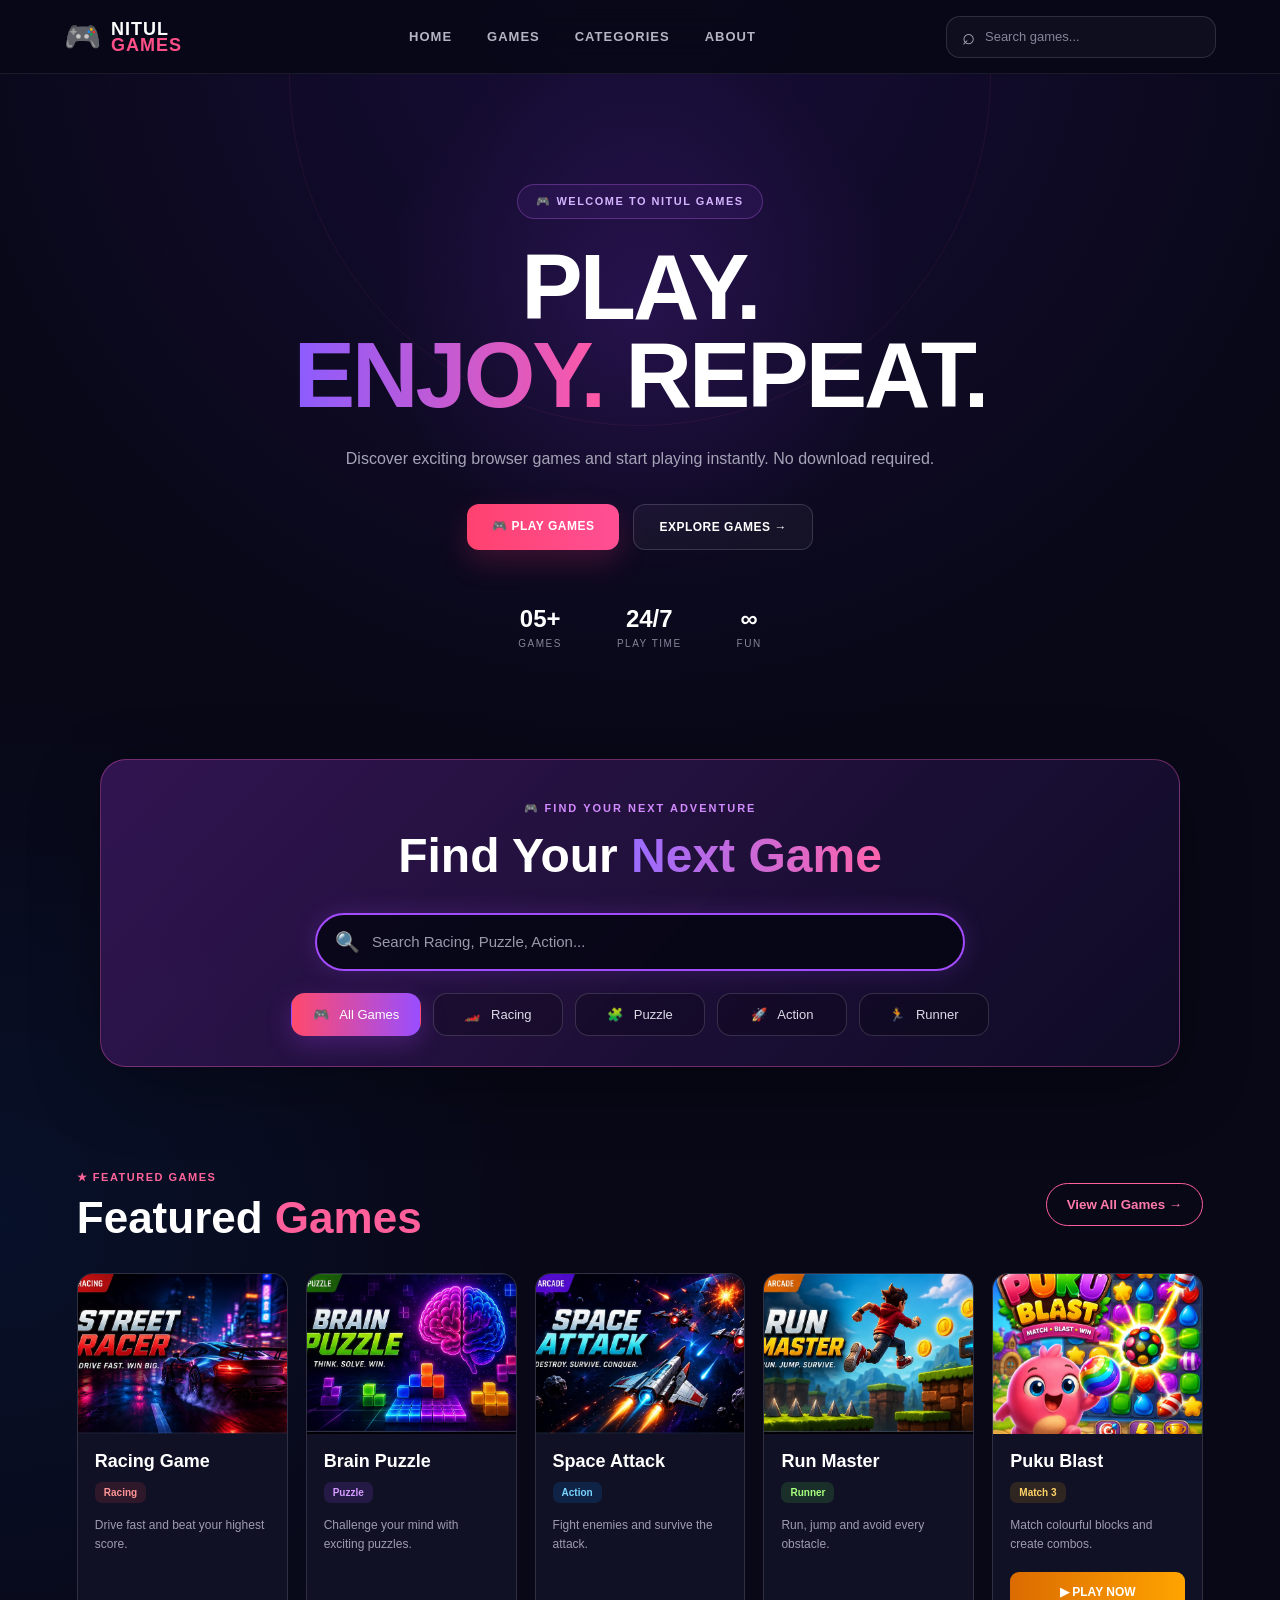
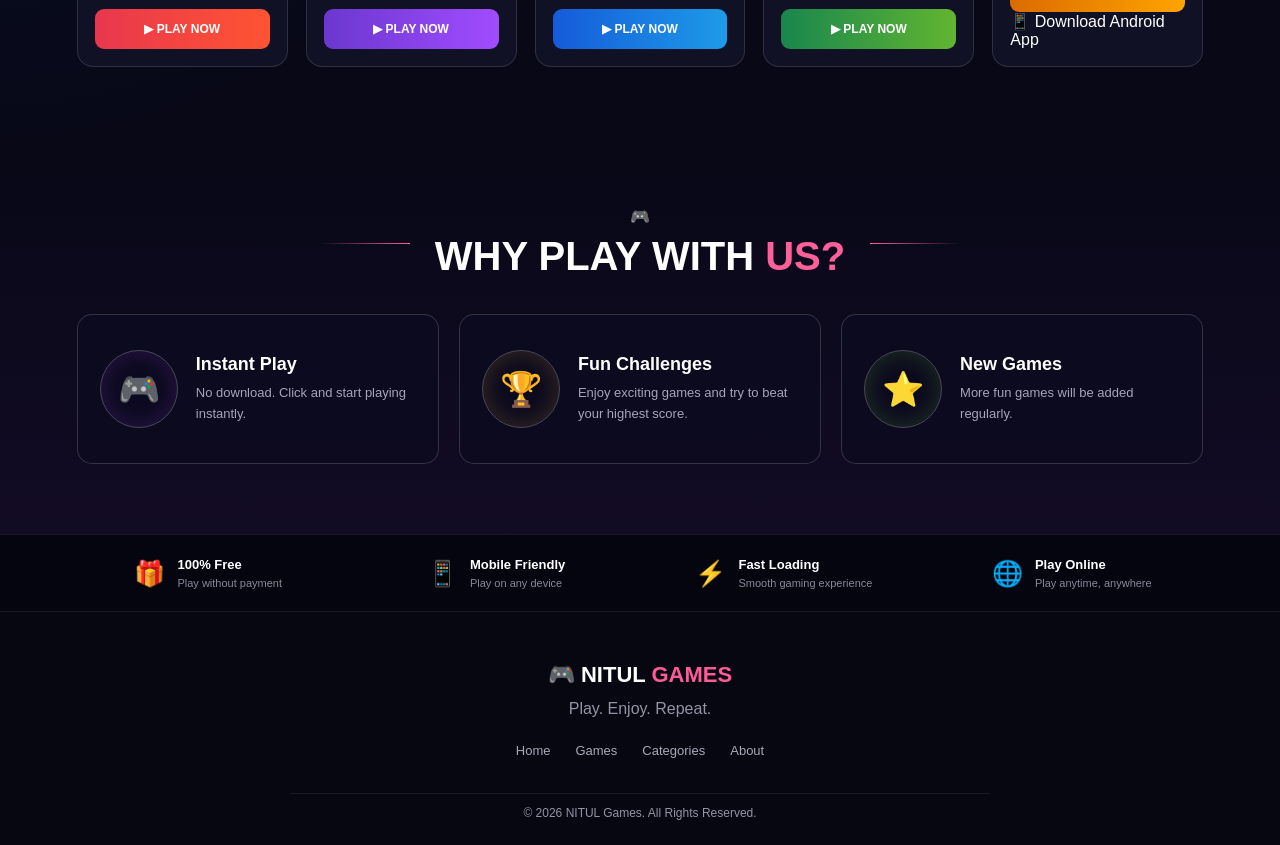
==== commit 11fc0442: "Fix HTML formatting and structure" ====
--- a/index.html
+++ b/index.html
@@ -565,6 +565,10 @@
 
                         </a>
 
+                        <a href="downloads/puku-blast.apk" class="download-btn" download>
+    📱 Download Android App
+</a>
+
                     </div>
 
                 </article>
--- a/style.css
+++ b/style.css
@@ -1,3 +1,7 @@
+/* =========================
+   RESET
+========================= */
+
 * {
     margin: 0;
     padding: 0;
@@ -9,23 +13,20 @@
 }
 
 body {
-    font-family:
-        Arial,
-        Helvetica,
-        sans-serif;
+    font-family: Arial, Helvetica, sans-serif;
 
     background:
         radial-gradient(
             circle at 50% 0%,
-            rgba(0, 229, 255, 0.10),
-            transparent 28%
+            rgba(120, 45, 255, 0.14),
+            transparent 30%
         ),
         radial-gradient(
-            circle at 15% 50%,
-            rgba(104, 70, 255, 0.08),
+            circle at 0% 50%,
+            rgba(0, 120, 255, 0.08),
             transparent 30%
         ),
-        #070b16;
+        #080817;
 
     color: #ffffff;
 
@@ -33,107 +34,170 @@
 }
 
 a {
+    text-decoration: none;
     color: inherit;
-    text-decoration: none;
-}
-
-
-/* HEADER */
+}
+
+button,
+input {
+    font-family: inherit;
+}
+
+
+/* =========================
+   HEADER
+========================= */
 
 .header {
-    height: 70px;
-
-    padding: 0 6%;
-
-    display: flex;
-
+    height: 74px;
+
+    padding: 0 5%;
+
+    display: flex;
     align-items: center;
-
     justify-content: space-between;
+    gap: 30px;
 
     position: sticky;
-
     top: 0;
-
     z-index: 1000;
 
-    background:
-        rgba(7, 11, 22, 0.90);
-
-    backdrop-filter: blur(15px);
+    background: rgba(8, 8, 23, 0.92);
+
+    backdrop-filter: blur(18px);
 
     border-bottom:
-        1px solid rgba(255,255,255,.06);
+        1px solid rgba(255,255,255,0.08);
 }
 
 .logo {
     display: flex;
-
     align-items: center;
-
-    gap: 6px;
-
-    font-size: 21px;
-
-    font-weight: 900;
+    gap: 10px;
+
+    min-width: 155px;
 }
 
 .logo-icon {
-    font-size: 24px;
-}
-
-.logo-nitul {
-    color: #00d9ff;
-}
-
-.logo-games {
+    font-size: 30px;
+}
+
+.logo-text {
+    display: flex;
+    flex-direction: column;
+
+    font-size: 18px;
+    line-height: 16px;
+
+    letter-spacing: 1px;
+}
+
+.logo-text strong {
+    color: #ffffff;
+}
+
+.logo-text b {
+    color: #ff4f88;
+}
+
+
+/* NAV */
+
+.nav {
+    display: flex;
+    align-items: center;
+    gap: 35px;
+}
+
+.nav a {
+    color: #b5b4c4;
+
+    font-size: 13px;
+    font-weight: bold;
+
+    letter-spacing: 1px;
+
+    transition: 0.25s;
+}
+
+.nav a:hover {
+    color: #ff5a91;
+}
+
+
+/* HEADER SEARCH */
+
+.header-search {
+    width: 270px;
+
+    height: 42px;
+
+    display: flex;
+    align-items: center;
+    gap: 10px;
+
+    padding: 0 15px;
+
+    border-radius: 14px;
+
+    border:
+        1px solid rgba(255,255,255,0.13);
+
+    background:
+        rgba(255,255,255,0.03);
+}
+
+.header-search span {
+    font-size: 22px;
+    color: #a9a8bb;
+}
+
+.header-search input {
+    width: 100%;
+
+    border: none;
+    outline: none;
+
+    background: transparent;
+
     color: white;
-}
-
-.nav {
-    display: flex;
-
-    gap: 30px;
-}
-
-.nav a {
-    color: #9aa7bd;
 
     font-size: 13px;
-
-    transition: .25s;
-}
-
-.nav a:hover {
-    color: #00d9ff;
-}
+}
+
+.header-search input::placeholder {
+    color: #85849a;
+}
+
+
+/* MENU */
 
 .menu-btn {
     display: none;
 
-    background: none;
-
     border: none;
 
+    background: transparent;
+
     color: white;
 
-    font-size: 26px;
+    font-size: 27px;
 
     cursor: pointer;
 }
 
 
-/* HERO */
+/* =========================
+   HERO
+========================= */
 
 .hero {
-    min-height: 620px;
-
-    padding: 100px 20px;
-
-    display: flex;
-
+    min-height: 610px;
+
+    padding: 110px 20px 90px;
+
+    display: flex;
     align-items: center;
-
     justify-content: center;
 
     text-align: center;
@@ -141,37 +205,33 @@
     position: relative;
 
     overflow: hidden;
-}
-
-.hero-glow {
+
+    background:
+        radial-gradient(
+            circle at 50% 35%,
+            rgba(148, 55, 255, 0.16),
+            transparent 34%
+        );
+}
+
+.hero::before {
+    content: "";
+
     position: absolute;
 
-    width: 400px;
-    height: 400px;
+    width: 700px;
+    height: 700px;
 
     border-radius: 50%;
 
-    filter: blur(100px);
-
-    pointer-events: none;
-}
-
-.glow-one {
-    background: rgba(0, 229, 255, 0.12);
-
-    top: -200px;
+    border:
+        1px solid rgba(255, 76, 146, 0.08);
+
+    top: -350px;
 
     left: 50%;
 
     transform: translateX(-50%);
-}
-
-.glow-two {
-    background: rgba(106, 80, 255, 0.10);
-
-    bottom: -250px;
-
-    left: 10%;
 }
 
 .hero-content {
@@ -182,502 +242,647 @@
     z-index: 2;
 }
 
-.hero-badge {
-    display: inline-block;
-
-    padding: 8px 15px;
-
-    border-radius: 30px;
-
-    color: #00d9ff;
-
-    background:
-        rgba(0, 217, 255, 0.08);
+.hero-pill {
+    display: inline-flex;
+    align-items: center;
+    gap: 8px;
+
+    padding: 10px 18px;
+
+    border-radius: 50px;
+
+    font-size: 11px;
+    font-weight: bold;
+
+    letter-spacing: 1.5px;
+
+    color: #d5b4ff;
 
     border:
-        1px solid rgba(0, 217, 255, 0.18);
-
-    font-size: 11px;
-
-    font-weight: bold;
-
-    letter-spacing: 1px;
-
-    margin-bottom: 25px;
+        1px solid rgba(204, 108, 255, 0.3);
+
+    background:
+        rgba(170, 80, 255, 0.08);
+
+    margin-bottom: 24px;
 }
 
 .hero h1 {
     font-size:
-        clamp(45px, 8vw, 86px);
-
-    line-height: .95;
+        clamp(48px, 8vw, 92px);
+
+    line-height: 0.96;
 
     letter-spacing: -3px;
 
-    margin-bottom: 25px;
-
     font-weight: 900;
 }
 
 .hero h1 span {
-    color: #00d9ff;
-
-    text-shadow:
-        0 0 35px
-        rgba(0, 217, 255, .25);
+    background:
+        linear-gradient(
+            90deg,
+            #8b5cff,
+            #ff58a5
+        );
+
+    -webkit-background-clip: text;
+    -webkit-text-fill-color: transparent;
 }
 
 .hero p {
-    max-width: 620px;
-
-    margin: auto;
-
-    color: #95a2b8;
+    max-width: 610px;
+
+    margin: 25px auto 0;
+
+    color: #a6a4b7;
 
     font-size: 16px;
 
     line-height: 1.7;
 }
 
+
+/* HERO BUTTONS */
+
 .hero-buttons {
     display: flex;
 
     justify-content: center;
 
-    gap: 12px;
-
-    margin-top: 30px;
+    gap: 14px;
+
+    margin-top: 32px;
 
     flex-wrap: wrap;
 }
 
 .primary-btn,
 .secondary-btn {
-    padding: 14px 24px;
-
-    border-radius: 10px;
+    padding: 15px 25px;
+
+    border-radius: 12px;
 
     font-size: 12px;
-
     font-weight: bold;
 
-    transition: .25s;
+    letter-spacing: 0.5px;
+
+    transition: 0.25s;
 }
 
 .primary-btn {
-    color: #041018;
-
-    background: #00d9ff;
+    background:
+        linear-gradient(
+            90deg,
+            #ff426f,
+            #ff4f94
+        );
 
     box-shadow:
-        0 10px 30px
-        rgba(0, 217, 255, .20);
+        0 12px 30px
+        rgba(255, 50, 120, 0.2);
 }
 
 .primary-btn:hover {
+    transform: translateY(-4px);
+
+    box-shadow:
+        0 18px 35px
+        rgba(255, 50, 120, 0.35);
+}
+
+.secondary-btn {
+    border:
+        1px solid rgba(255,255,255,0.15);
+
+    background:
+        rgba(255,255,255,0.04);
+}
+
+.secondary-btn:hover {
+    transform: translateY(-4px);
+
+    background:
+        rgba(255,255,255,0.08);
+}
+
+
+/* HERO STATS */
+
+.hero-stats {
+    display: flex;
+
+    justify-content: center;
+
+    gap: 55px;
+
+    margin-top: 55px;
+}
+
+.hero-stats div {
+    display: flex;
+    flex-direction: column;
+    gap: 5px;
+}
+
+.hero-stats strong {
+    font-size: 24px;
+}
+
+.hero-stats span {
+    color: #858397;
+
+    font-size: 10px;
+
+    letter-spacing: 1.5px;
+}
+
+
+/* =========================
+   DISCOVER
+========================= */
+
+.discover {
+    padding: 20px 6% 70px;
+}
+
+.discover-box {
+    max-width: 1080px;
+
+    margin: auto;
+
+    padding: 38px 45px 30px;
+
+    border-radius: 26px;
+
+    text-align: center;
+
+    background:
+        linear-gradient(
+            135deg,
+            rgba(60, 24, 95, 0.8),
+            rgba(15, 12, 38, 0.95)
+        );
+
+    border:
+        1px solid rgba(240, 91, 183, 0.38);
+
+    box-shadow:
+        0 20px 70px
+        rgba(0,0,0,0.3);
+}
+
+.small-title {
+    color: #d28aff;
+
+    font-size: 11px;
+
+    font-weight: bold;
+
+    letter-spacing: 2px;
+}
+
+.discover-title h2 {
+    font-size:
+        clamp(32px, 5vw, 48px);
+
+    margin-top: 12px;
+}
+
+.discover-title h2 b {
+    background:
+        linear-gradient(
+            90deg,
+            #9a6cff,
+            #ff64ac
+        );
+
+    -webkit-background-clip: text;
+    -webkit-text-fill-color: transparent;
+}
+
+
+/* MAIN SEARCH */
+
+.search-wrap {
+    max-width: 650px;
+
+    height: 58px;
+
+    margin: 30px auto 22px;
+
+    padding: 0 18px;
+
+    display: flex;
+    align-items: center;
+    gap: 12px;
+
+    border-radius: 30px;
+
+    background:
+        rgba(4, 5, 18, 0.85);
+
+    border:
+        2px solid #a34bff;
+
+    box-shadow:
+        0 0 25px
+        rgba(169, 68, 255, 0.2);
+}
+
+.search-icon {
+    font-size: 20px;
+}
+
+.search-wrap input {
+    width: 100%;
+
+    border: none;
+    outline: none;
+
+    background: transparent;
+
+    color: white;
+
+    font-size: 15px;
+}
+
+.search-wrap input::placeholder {
+    color: #9a98aa;
+}
+
+.clear-btn {
+    width: 30px;
+    height: 30px;
+
+    border: none;
+
+    border-radius: 50%;
+
+    display: none;
+
+    background:
+        rgba(255,255,255,0.08);
+
+    color: white;
+
+    font-size: 20px;
+
+    cursor: pointer;
+}
+
+
+/* CATEGORIES */
+
+.categories {
+    display: flex;
+
+    justify-content: center;
+
+    gap: 12px;
+
+    flex-wrap: wrap;
+}
+
+.category-btn {
+    min-width: 130px;
+
+    padding: 13px 18px;
+
+    border-radius: 14px;
+
+    border:
+        1px solid rgba(255,255,255,0.15);
+
+    background:
+        rgba(0,0,0,0.22);
+
+    color: #dddce7;
+
+    font-size: 13px;
+
+    cursor: pointer;
+
+    transition: 0.25s;
+}
+
+.category-btn span {
+    margin-left: 7px;
+}
+
+.category-btn:hover {
     transform: translateY(-3px);
 
+    border-color:
+        rgba(255, 85, 162, 0.7);
+}
+
+.category-btn.active {
+    background:
+        linear-gradient(
+            90deg,
+            #ff4a6d,
+            #994eff
+        );
+
+    border-color: transparent;
+
+    color: white;
+
     box-shadow:
-        0 15px 40px
-        rgba(0, 217, 255, .35);
-}
-
-.secondary-btn {
-    background:
-        rgba(255,255,255,.05);
-
-    border:
-        1px solid rgba(255,255,255,.10);
-}
-
-.secondary-btn:hover {
-    transform: translateY(-3px);
-
-    background:
-        rgba(255,255,255,.10);
-}
-
-.hero-stats {
-    display: flex;
-
-    justify-content: center;
-
-    gap: 45px;
-
-    margin-top: 55px;
-}
-
-.hero-stats div {
-    display: flex;
-
-    flex-direction: column;
-
-    gap: 3px;
-}
-
-.hero-stats strong {
-    font-size: 23px;
-}
-
-.hero-stats small {
-    color: #6f7d94;
-
-    font-size: 10px;
-
-    letter-spacing: 1px;
-}
-
-
-/* COMMON SECTION */
-
-.discover,
-.games-section,
-.features-section {
-    padding: 80px 6%;
-}
-
-.section-title {
-    text-align: center;
-
-    max-width: 650px;
-
-    margin: auto auto 35px;
-}
-
-.section-title > span,
-.section-heading > div > span {
-    color: #00d9ff;
-
-    font-size: 10px;
+        0 8px 25px
+        rgba(176, 66, 255, 0.25);
+}
+
+
+/* =========================
+   GAMES
+========================= */
+
+.games-section {
+    padding: 30px 6% 90px;
+}
+
+.section-heading {
+    display: flex;
+
+    justify-content: space-between;
+    align-items: center;
+
+    gap: 20px;
+
+    margin-bottom: 30px;
+}
+
+.section-heading span {
+    color: #ff6399;
+
+    font-size: 11px;
+
+    letter-spacing: 1.5px;
 
     font-weight: bold;
-
-    letter-spacing: 2px;
-}
-
-.section-title h2,
+}
+
 .section-heading h2 {
     font-size:
-        clamp(30px, 5vw, 45px);
+        clamp(30px, 4vw, 44px);
 
     margin-top: 8px;
 }
 
-.section-title h2 b,
 .section-heading h2 b {
-    color: #00d9ff;
-}
-
-.section-title p {
-    color: #8190a7;
-
-    margin-top: 10px;
-
-    font-size: 14px;
-}
-
-
-/* SEARCH */
-
-.search-box {
-    max-width: 650px;
-
-    margin: auto;
-
-    position: relative;
-
-    display: flex;
-
-    align-items: center;
-}
-
-.search-box > span {
-    position: absolute;
-
-    left: 18px;
-}
-
-.search-box input {
-    width: 100%;
-
-    height: 55px;
-
-    padding: 0 50px;
-
-    background: #10182a;
+    color: #ff5f9b;
+}
+
+.view-games {
+    padding: 13px 20px;
+
+    border-radius: 25px;
 
     border:
-        1px solid rgba(255,255,255,.09);
-
-    border-radius: 13px;
-
-    color: white;
-
-    outline: none;
-}
-
-.search-box input:focus {
-    border-color:
-        rgba(0,217,255,.45);
-}
-
-.search-box button {
-    position: absolute;
-
-    right: 15px;
-
-    border: none;
-
-    background: none;
-
-    color: #8492a8;
-
-    font-size: 22px;
+        1px solid #ff5f9b;
+
+    background: transparent;
+
+    color: #ff7aaa;
+
+    font-weight: bold;
 
     cursor: pointer;
 
-    display: none;
-}
-
-
-/* CATEGORIES */
-
-.categories {
-    display: flex;
-
-    justify-content: center;
-
-    flex-wrap: wrap;
-
-    gap: 10px;
-
-    margin-top: 20px;
-}
-
-.category-btn {
-    padding: 9px 16px;
-
-    border-radius: 30px;
-
-    border:
-        1px solid rgba(255,255,255,.08);
-
-    background: #10182a;
-
-    color: #9ba9bf;
-
-    cursor: pointer;
-
-    font-size: 12px;
-
-    transition: .25s;
-}
-
-.category-btn:hover,
-.category-btn.active {
-    background: #00d9ff;
-
-    border-color: #00d9ff;
-
-    color: #041018;
+    transition: 0.25s;
+}
+
+.view-games:hover {
+    background:
+        rgba(255, 72, 140, 0.1);
 
     transform: translateY(-2px);
 }
 
 
-/* GAMES */
-
-.games-section {
-    padding-top: 30px;
-}
-
-.section-heading {
-    display: flex;
-
-    align-items: flex-end;
-
-    justify-content: space-between;
-
-    margin-bottom: 30px;
-}
-
-.game-count {
-    color: #78869d;
-
-    font-size: 12px;
-}
+/* GAME GRID */
 
 .games-grid {
     display: grid;
 
     grid-template-columns:
-        repeat(4, 1fr);
-
-    gap: 20px;
-}
-
-
-/* GAME CARD */
+        repeat(5, minmax(0, 1fr));
+
+    gap: 18px;
+}
+
+
+/* CARD */
 
 .game-card {
-    background: #0e1628;
+    min-width: 0;
+
+    border-radius: 16px;
+
+    overflow: hidden;
+
+    background:
+        #111126;
 
     border:
-        1px solid rgba(255,255,255,.07);
-
-    border-radius: 17px;
+        1px solid rgba(255,255,255,0.13);
+
+    transition: 0.3s;
+
+    display: flex;
+
+    flex-direction: column;
+}
+
+.game-card:hover {
+    transform: translateY(-8px);
+
+    box-shadow:
+        0 20px 40px
+        rgba(0,0,0,0.35);
+}
+
+.game-image-box {
+    height: 160px;
 
     overflow: hidden;
 
-    transition: .3s;
-
-    display: flex;
-
-    flex-direction: column;
-}
-
-.game-card:hover {
-    transform: translateY(-7px);
-
-    border-color:
-        rgba(0,217,255,.30);
-
-    box-shadow:
-        0 20px 45px
-        rgba(0,0,0,.30);
-}
-
-
-/* GAME IMAGE */
-
-.game-image {
-    width: 100%;
-
-    aspect-ratio: 16 / 10;
-
-    position: relative;
-
-    overflow: hidden;
-
-    background: #17233a;
-}
-
-.game-image img {
+    background: #17172d;
+}
+
+.game-image-box img {
     width: 100%;
     height: 100%;
 
+    object-fit: cover;
+
     display: block;
 
-    object-fit: cover;
-
-    transition: transform .4s;
-}
-
-.game-card:hover .game-image img {
-    transform: scale(1.06);
-}
-
-.game-badge {
-    position: absolute;
-
-    top: 12px;
-
-    left: 12px;
-
-    padding: 6px 9px;
-
-    background:
-        rgba(5,10,20,.78);
+    transition: 0.4s;
+}
+
+.game-card:hover img {
+    transform: scale(1.08);
+}
+
+
+/* GAME BODY */
+
+.game-body {
+    padding: 17px;
+
+    display: flex;
+
+    flex-direction: column;
+
+    flex-grow: 1;
+}
+
+.game-top {
+    display: flex;
+
+    flex-direction: column;
+
+    align-items: flex-start;
+
+    gap: 10px;
+}
+
+.game-body h3 {
+    font-size: 18px;
+}
+
+.game-tag {
+    padding: 5px 9px;
 
     border-radius: 7px;
 
-    font-size: 9px;
+    font-size: 10px;
 
     font-weight: bold;
-
-    letter-spacing: .5px;
-}
-
-
-/* GAME CONTENT */
-
-.game-content {
-    padding: 17px;
-
-    display: flex;
-
-    flex-direction: column;
-
-    flex: 1;
-}
-
-.game-meta {
-    display: flex;
-
-    justify-content: space-between;
-
-    color: #77859c;
-
-    font-size: 10px;
-
-    margin-bottom: 8px;
-}
-
-.game-content h3 {
-    font-size: 19px;
-
-    margin-bottom: 7px;
-}
-
-.game-content p {
-    color: #8190a7;
+}
+
+.game-tag.racing {
+    color: #ff9696;
+
+    background:
+        rgba(255, 75, 75, 0.12);
+}
+
+.game-tag.puzzle {
+    color: #d49cff;
+
+    background:
+        rgba(157, 75, 255, 0.15);
+}
+
+.game-tag.action {
+    color: #79d4ff;
+
+    background:
+        rgba(0, 141, 255, 0.15);
+}
+
+.game-tag.runner {
+    color: #a7ff80;
+
+    background:
+        rgba(90, 220, 70, 0.15);
+}
+
+.game-tag.puku {
+    color: #ffd36a;
+
+    background:
+        rgba(255, 180, 0, 0.13);
+}
+
+.game-body p {
+    color: #9e9cad;
 
     font-size: 12px;
 
     line-height: 1.6;
 
-    flex: 1;
-
-    margin-bottom: 17px;
+    margin: 13px 0 18px;
+
+    flex-grow: 1;
 }
 
 .play-btn {
-    padding: 11px 13px;
+    padding: 13px;
+
+    text-align: center;
 
     border-radius: 9px;
 
-    display: flex;
-
-    justify-content: space-between;
-
-    align-items: center;
-
-    background: #18233a;
-
-    border:
-        1px solid rgba(255,255,255,.05);
-
-    font-size: 11px;
+    font-size: 12px;
 
     font-weight: bold;
 
-    transition: .25s;
-}
-
-.play-btn span {
-    color: #00d9ff;
-
-    font-size: 16px;
+    background:
+        linear-gradient(
+            90deg,
+            #4b47d8,
+            #9b4cff
+        );
+
+    transition: 0.25s;
 }
 
 .play-btn:hover {
-    background: #00d9ff;
-
-    color: #041018;
-}
-
-.play-btn:hover span {
-    color: #041018;
+    transform: scale(1.03);
+}
+
+
+/* CARD COLORS */
+
+.racing-card .play-btn {
+    background:
+        linear-gradient(
+            90deg,
+            #e8374e,
+            #ff5432
+        );
+}
+
+.puzzle-card .play-btn {
+    background:
+        linear-gradient(
+            90deg,
+            #6b37cf,
+            #a14cff
+        );
+}
+
+.action-card .play-btn {
+    background:
+        linear-gradient(
+            90deg,
+            #155bd9,
+            #1e9be8
+        );
+}
+
+.runner-card .play-btn {
+    background:
+        linear-gradient(
+            90deg,
+            #19864e,
+            #62b531
+        );
+}
+
+.puku-card .play-btn {
+    background:
+        linear-gradient(
+            90deg,
+            #db6b00,
+            #ffa400
+        );
 }
 
 
@@ -688,341 +893,521 @@
 
     text-align: center;
 
-    padding: 60px 20px;
-
-    color: #8492a8;
-}
-
-.no-results div {
-    font-size: 50px;
+    padding: 70px 20px;
+}
+
+.no-result-icon {
+    font-size: 45px;
+
+    margin-bottom: 10px;
 }
 
 .no-results h3 {
-    color: white;
+    font-size: 22px;
+}
+
+.no-results p {
+    color: #9b99a8;
 
     margin-top: 10px;
 }
 
 
-/* FEATURES */
-
-.features-section {
+/* =========================
+   WHY PLAY
+========================= */
+
+.why-section {
+    padding: 50px 6% 70px;
+
     background:
         linear-gradient(
             180deg,
             transparent,
-            rgba(15,25,45,.55)
+            rgba(92, 35, 130, 0.12)
         );
 }
 
-.features-grid {
+.why-heading {
+    display: flex;
+
+    align-items: center;
+    justify-content: center;
+
+    gap: 25px;
+
+    margin-bottom: 35px;
+
+    text-align: center;
+}
+
+.why-heading h2 {
+    font-size:
+        clamp(27px, 4vw, 40px);
+
+    margin-top: 8px;
+}
+
+.why-heading h2 b {
+    color: #ff609c;
+}
+
+.why-icon {
+    color: #ff66a1;
+}
+
+.heading-line {
+    width: 90px;
+    height: 1px;
+
+    background:
+        linear-gradient(
+            90deg,
+            transparent,
+            #ff5e9d
+        );
+}
+
+.heading-line:last-child {
+    transform: rotate(180deg);
+}
+
+
+/* FEATURES */
+
+.feature-grid {
+    max-width: 1250px;
+
+    margin: auto;
+
+    display: grid;
+
+    grid-template-columns:
+        repeat(3, 1fr);
+
+    gap: 20px;
+}
+
+.feature-card {
+    min-height: 150px;
+
+    padding: 22px;
+
+    display: flex;
+
+    align-items: center;
+
+    gap: 18px;
+
+    border-radius: 15px;
+
+    border:
+        1px solid rgba(255,255,255,0.16);
+
+    background:
+        rgba(12, 11, 31, 0.75);
+
+    transition: 0.25s;
+}
+
+.feature-card:hover {
+    transform: translateY(-5px);
+
+    background:
+        rgba(25, 20, 48, 0.9);
+}
+
+.feature-icon {
+    width: 78px;
+    height: 78px;
+
+    min-width: 78px;
+
+    display: flex;
+
+    align-items: center;
+    justify-content: center;
+
+    border-radius: 50%;
+
+    font-size: 34px;
+
+    border:
+        1px solid rgba(255,255,255,0.25);
+}
+
+.feature-icon.purple {
+    box-shadow:
+        inset 0 0 25px
+        rgba(173, 67, 255, 0.18);
+}
+
+.feature-icon.gold {
+    box-shadow:
+        inset 0 0 25px
+        rgba(255, 188, 45, 0.18);
+}
+
+.feature-icon.green {
+    box-shadow:
+        inset 0 0 25px
+        rgba(124, 255, 58, 0.16);
+}
+
+.feature-card h3 {
+    font-size: 18px;
+}
+
+.feature-card p {
+    color: #a6a4b5;
+
+    font-size: 13px;
+
+    line-height: 1.6;
+
+    margin-top: 8px;
+}
+
+
+/* =========================
+   BENEFIT BAR
+========================= */
+
+.benefit-bar {
+    padding: 22px 6%;
+
     display: grid;
 
     grid-template-columns:
         repeat(4, 1fr);
 
-    gap: 18px;
-}
-
-.feature-card {
-    background:
-        rgba(255,255,255,.025);
-
-    border:
-        1px solid rgba(255,255,255,.07);
-
-    border-radius: 15px;
-
-    padding: 25px 20px;
-
-    transition: .25s;
-}
-
-.feature-card:hover {
-    transform: translateY(-5px);
-
-    border-color:
-        rgba(0,217,255,.20);
-}
-
-.feature-icon {
-    width: 45px;
-    height: 45px;
-
-    display: grid;
-
-    place-items: center;
-
-    border-radius: 12px;
-
-    background:
-        rgba(0,217,255,.08);
-
-    font-size: 21px;
-
-    margin-bottom: 15px;
-}
-
-.feature-card h3 {
-    margin-bottom: 8px;
-
-    font-size: 16px;
-}
-
-.feature-card p {
-    color: #8190a7;
-
+    gap: 25px;
+
+    background:
+        rgba(4,4,14,0.75);
+
+    border-top:
+        1px solid rgba(255,255,255,0.08);
+
+    border-bottom:
+        1px solid rgba(255,255,255,0.08);
+}
+
+.benefit-bar > div {
+    display: flex;
+
+    align-items: center;
+
+    justify-content: center;
+
+    gap: 12px;
+}
+
+.benefit-bar > div > span {
+    font-size: 25px;
+}
+
+.benefit-bar strong {
+    display: block;
+
+    font-size: 13px;
+}
+
+.benefit-bar small {
+    display: block;
+
+    margin-top: 5px;
+
+    color: #898798;
+
+    font-size: 11px;
+}
+
+
+/* =========================
+   FOOTER
+========================= */
+
+.footer {
+    padding: 50px 20px 25px;
+
+    text-align: center;
+
+    background: #070711;
+}
+
+.footer-logo {
+    font-size: 22px;
+
+    font-weight: bold;
+}
+
+.footer-logo strong {
+    color: white;
+}
+
+.footer-logo span {
+    color: #ff5b97;
+}
+
+.footer > p {
+    color: #9693a5;
+
+    margin-top: 12px;
+}
+
+.footer-links {
+    display: flex;
+
+    justify-content: center;
+
+    gap: 25px;
+
+    margin-top: 25px;
+
+    flex-wrap: wrap;
+}
+
+.footer-links a {
+    color: #aaa7b8;
+
+    font-size: 13px;
+
+    transition: 0.2s;
+}
+
+.footer-links a:hover {
+    color: #ff639d;
+}
+
+.footer-line {
+    max-width: 700px;
+
+    height: 1px;
+
+    margin: 35px auto 0;
+
+    background:
+        rgba(255,255,255,0.08);
+}
+
+.copyright {
     font-size: 12px;
-
-    line-height: 1.6;
-}
-
-
-/* FOOTER */
-
-.footer {
-    text-align: center;
-
-    padding: 55px 20px 30px;
-
-    background: #050811;
-
-    border-top:
-        1px solid rgba(255,255,255,.05);
-}
-
-.footer-logo {
-    font-size: 21px;
-
-    margin-bottom: 8px;
-}
-
-.footer-logo strong {
-    color: #00d9ff;
-}
-
-.footer p {
-    color: #77859c;
-
-    font-size: 12px;
-}
-
-.footer-links {
-    display: flex;
-
-    justify-content: center;
-
-    gap: 22px;
-
-    margin: 25px 0;
-
-    flex-wrap: wrap;
-}
-
-.footer-links a {
-    color: #7c8aa0;
-
-    font-size: 11px;
-}
-
-.footer-links a:hover {
-    color: #00d9ff;
-}
-
-.footer-line {
-    height: 1px;
-
-    max-width: 600px;
-
-    margin: auto;
-
-    background:
-        rgba(255,255,255,.06);
-}
-
-.footer small {
-    display: block;
-
-    margin-top: 20px;
-
-    color: #59667a;
-
-    font-size: 10px;
-}
-
-
-/* TABLET */
-
-@media (max-width: 1050px) {
+}
+
+
+/* =========================
+   ANIMATION
+========================= */
+
+.game-card {
+    animation:
+        cardAppear 0.5s ease both;
+}
+
+@keyframes cardAppear {
+
+    from {
+        opacity: 0;
+        transform: translateY(15px);
+    }
+
+    to {
+        opacity: 1;
+        transform: translateY(0);
+    }
+
+}
+
+
+/* =========================
+   TABLET
+========================= */
+
+@media (max-width: 1100px) {
+
+    .games-grid {
+        grid-template-columns:
+            repeat(3, 1fr);
+    }
+
+    .game-image-box {
+        height: 180px;
+    }
+
+    .header-search {
+        display: none;
+    }
+
+}
+
+
+/* =========================
+   MOBILE
+========================= */
+
+@media (max-width: 750px) {
+
+    .header {
+        height: 65px;
+
+        padding: 0 20px;
+    }
+
+    .logo-text {
+        font-size: 16px;
+    }
+
+    .nav {
+        position: fixed;
+
+        top: 65px;
+        left: 0;
+        right: 0;
+
+        padding: 25px;
+
+        display: none;
+
+        flex-direction: column;
+
+        gap: 22px;
+
+        background: #0c0b1d;
+
+        border-bottom:
+            1px solid rgba(255,255,255,0.1);
+    }
+
+    .nav.show {
+        display: flex;
+    }
+
+    .menu-btn {
+        display: block;
+    }
+
+    .hero {
+        min-height: 570px;
+
+        padding-top: 80px;
+    }
+
+    .hero h1 {
+        letter-spacing: -2px;
+    }
+
+    .hero-stats {
+        gap: 30px;
+    }
+
+    .discover {
+        padding: 10px 15px 55px;
+    }
+
+    .discover-box {
+        padding: 30px 16px 22px;
+
+        border-radius: 20px;
+    }
+
+    .categories {
+        flex-wrap: nowrap;
+
+        overflow-x: auto;
+
+        justify-content: flex-start;
+
+        padding-bottom: 5px;
+    }
+
+    .category-btn {
+        min-width: auto;
+
+        white-space: nowrap;
+    }
+
+    .games-section {
+        padding: 25px 15px 60px;
+    }
+
+    .section-heading {
+        align-items: flex-start;
+
+        flex-direction: column;
+    }
 
     .games-grid {
         grid-template-columns:
             repeat(2, 1fr);
-    }
-
-    .features-grid {
+
+        gap: 12px;
+    }
+
+    .game-image-box {
+        height: 120px;
+    }
+
+    .game-body {
+        padding: 13px;
+    }
+
+    .game-body h3 {
+        font-size: 15px;
+    }
+
+    .game-body p {
+        font-size: 11px;
+    }
+
+    .play-btn {
+        padding: 11px 6px;
+
+        font-size: 10px;
+    }
+
+    .why-section {
+        padding: 40px 15px;
+    }
+
+    .feature-grid {
+        grid-template-columns: 1fr;
+    }
+
+    .feature-card {
+        min-height: 120px;
+    }
+
+    .benefit-bar {
         grid-template-columns:
             repeat(2, 1fr);
-    }
-
-}
-
-
-/* MOBILE */
-
-@media (max-width: 700px) {
-
-    .header {
-        height: 62px;
-
-        padding: 0 5%;
-    }
-
-    .logo {
-        font-size: 18px;
-    }
-
-    .menu-btn {
-        display: block;
-    }
-
-    .nav {
-        display: none;
-
-        position: absolute;
-
-        top: 62px;
-
-        left: 0;
-
-        width: 100%;
-
-        flex-direction: column;
-
-        gap: 0;
-
-        background: #0a1020;
-
-        border-bottom:
-            1px solid rgba(255,255,255,.08);
-    }
-
-    .nav.show {
-        display: flex;
-    }
-
-    .nav a {
-        padding: 15px 6%;
-
-        border-bottom:
-            1px solid rgba(255,255,255,.04);
-    }
-
-    .hero {
-        min-height: 540px;
-
-        padding: 70px 20px;
-    }
-
-    .hero h1 {
-        letter-spacing: -2px;
-    }
-
-    .hero p {
-        font-size: 14px;
-    }
-
-    .hero-stats {
-        gap: 25px;
-    }
-
-    .discover,
-    .games-section,
-    .features-section {
-        padding-left: 5%;
-        padding-right: 5%;
-    }
-
-    .section-heading {
-        align-items: flex-start;
-
-        flex-direction: column;
-
-        gap: 10px;
-    }
-
-    .games-grid {
-        grid-template-columns:
-            repeat(2, 1fr);
-
-        gap: 12px;
-    }
-
-    .game-content {
-        padding: 12px;
-    }
-
-    .game-content h3 {
-        font-size: 14px;
-    }
-
-    .game-content p {
-        font-size: 10px;
-    }
-
-    .play-btn {
-        font-size: 10px;
-    }
-
-    .features-grid {
-        grid-template-columns:
-            repeat(2, 1fr);
-    }
-
-}
-
-
-@media (max-width: 390px) {
+
+        padding: 25px 15px;
+    }
+
+    .benefit-bar > div {
+        justify-content: flex-start;
+    }
+
+}
+
+
+@media (max-width: 420px) {
 
     .games-grid {
         grid-template-columns: 1fr;
     }
 
-    .features-grid {
-        grid-template-columns: 1fr;
-    }
-
-}
-
-/* ===================================
-   FIX ALL GAME CARD IMAGE SIZES
-=================================== */
-
-.game-image-box {
-    width: 100%;
-    height: 190px;
-    overflow: hidden;
-    position: relative;
-    background: #17233a;
-}
-
-.game-image-box img {
-    width: 100%;
-    height: 100%;
-    display: block;
-    object-fit: cover;
-    object-position: center;
-}
-
-/* PUKU BLAST SPECIAL FIX */
-
-.game-card:last-child .game-image-box img {
-    object-position: center center;
-}
-@media (max-width: 700px) {
-
     .game-image-box {
-        height: 150px;
-    }
-
-}
+        height: 180px;
+    }
+
+    .hero-stats {
+        gap: 22px;
+    }
+
+    .hero-stats strong {
+        font-size: 20px;
+    }
+
+}
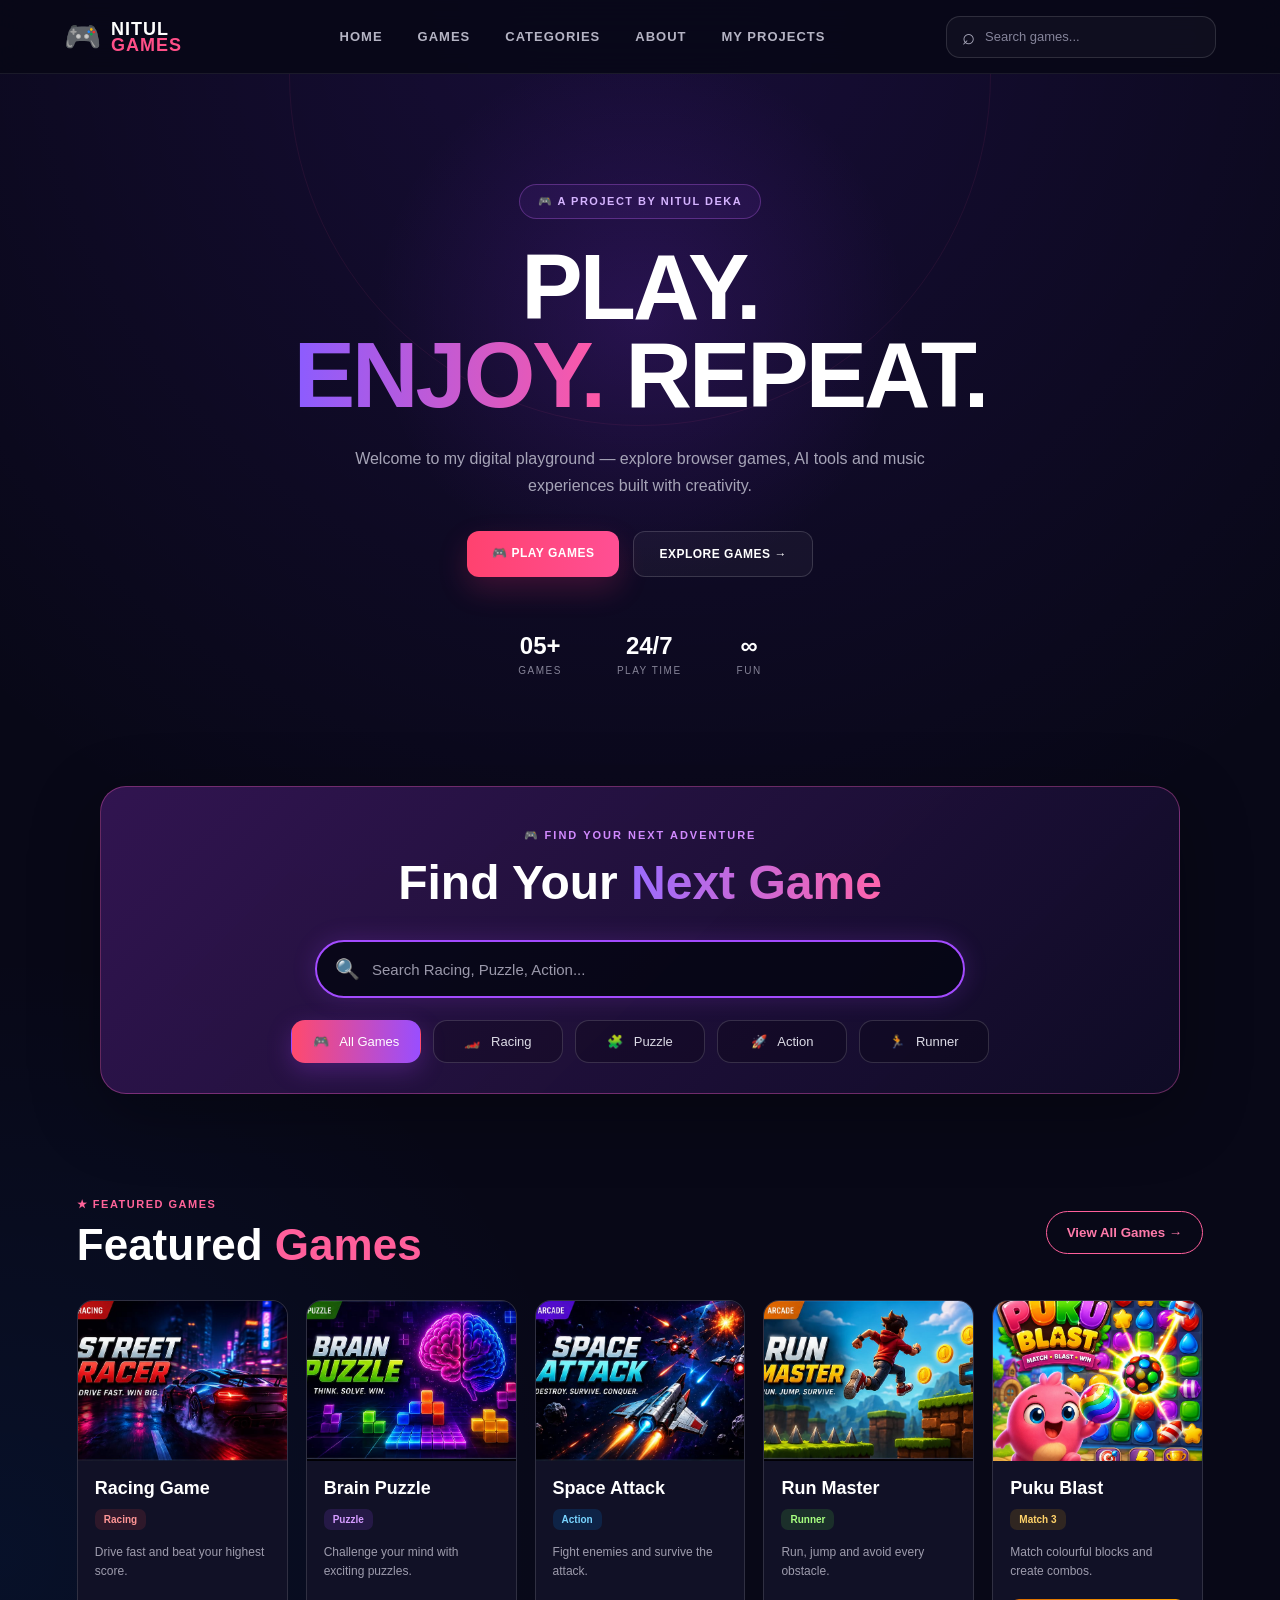
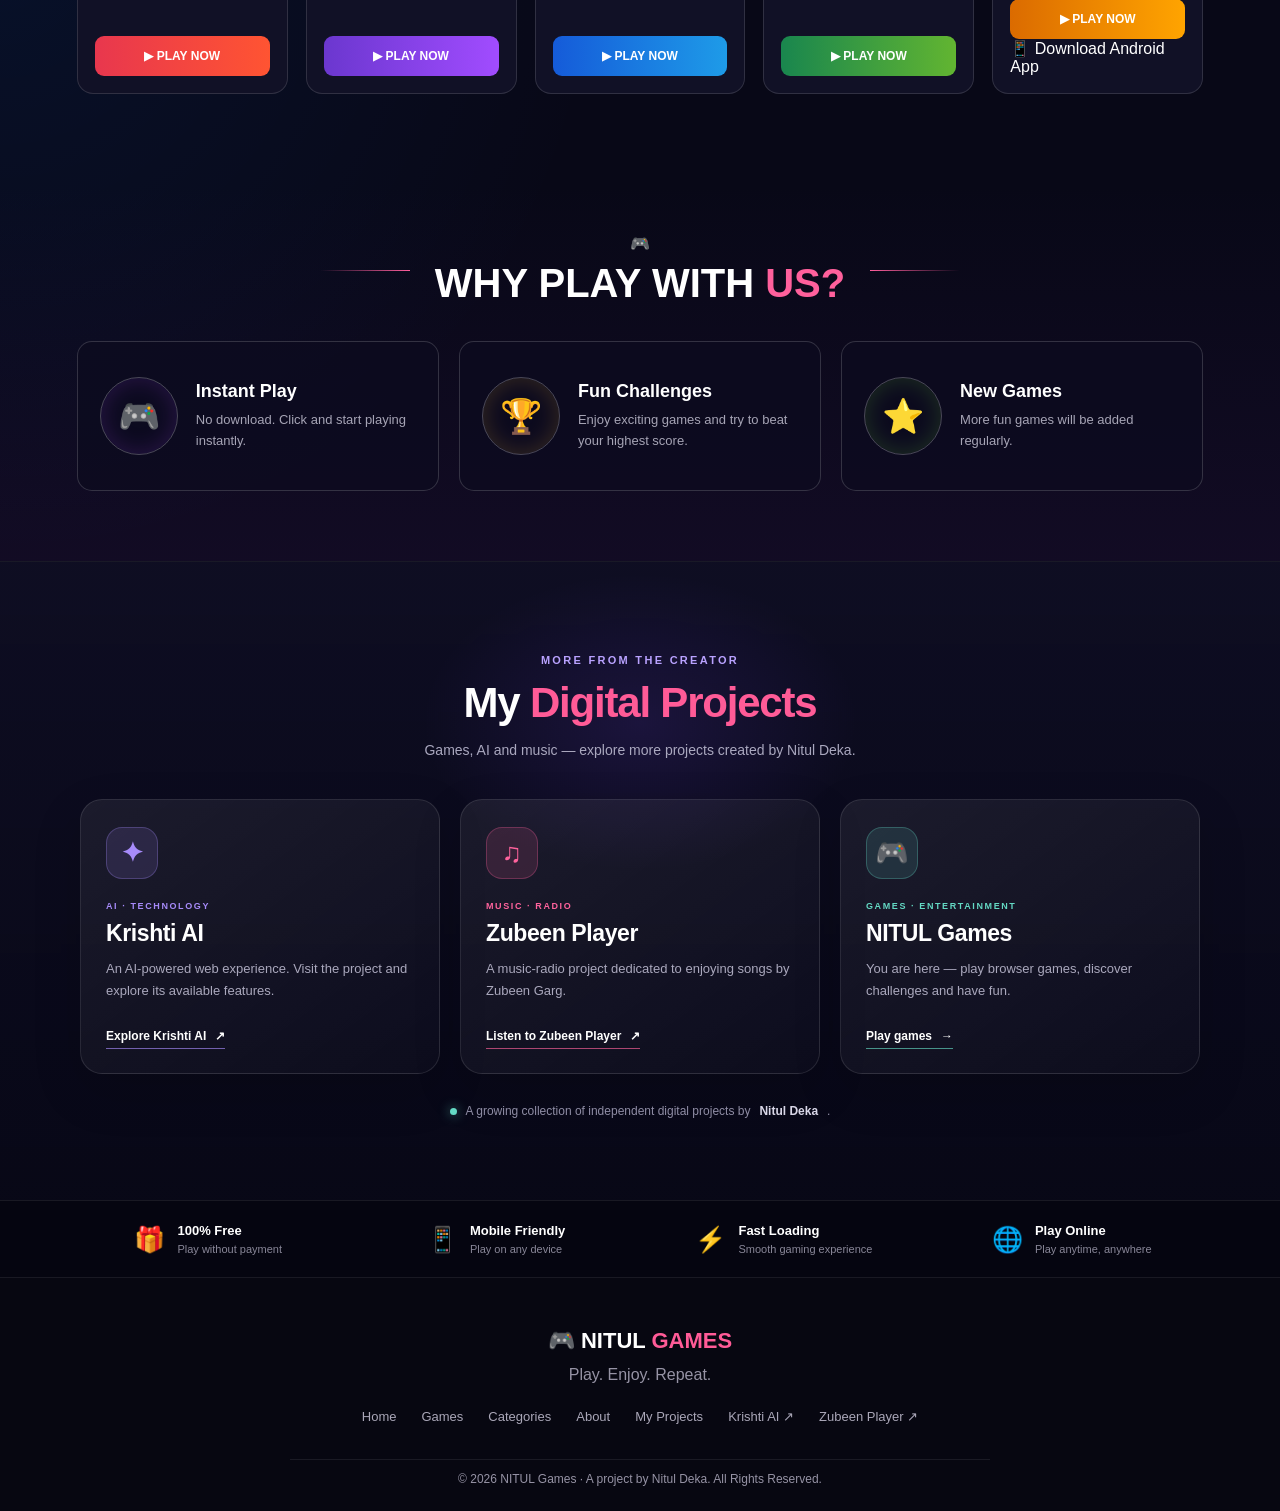
==== commit 4c814957: "Add files via upload" ====
--- a/index.html
+++ b/index.html
@@ -1,853 +1,899 @@
-<!DOCTYPE html>
-<html lang="en">
-
-<head>
-    <meta charset="UTF-8">
-
-    <meta name="viewport"
-          content="width=device-width, initial-scale=1.0">
-
-    <meta name="theme-color"
-          content="#090817">
-
-    <meta name="description"
-          content="NITUL Games - Play free online browser games instantly.">
-
-    <title>NITUL Games | Free Online Games</title>
-
-    <link rel="stylesheet" href="style.css?v=20">
-</head>
-
-
-<body>
-
-    <!-- HEADER -->
-
-    <header class="header">
-
-        <a href="#home"
-           class="logo">
-
-            <span class="logo-icon">🎮</span>
-
-            <span class="logo-text">
-                <strong>NITUL</strong>
-                <b>GAMES</b>
-            </span>
-
-        </a>
-
-
-        <nav class="nav"
-             id="nav">
-
-            <a href="#home">HOME</a>
-
-            <a href="#games">GAMES</a>
-
-            <a href="#categories">CATEGORIES</a>
-
-            <a href="#about">ABOUT</a>
-
-        </nav>
-
-
-        <div class="header-search">
-
-            <span>⌕</span>
-
-            <input type="text"
-                   id="topSearch"
-                   placeholder="Search games...">
-
-        </div>
-
-
-        <button class="menu-btn"
-                id="menuBtn"
-                aria-label="Open menu">
-
-            ☰
-
-        </button>
-
-    </header>
-
-
-
-    <main>
-
-        <!-- HERO -->
-
-        <section class="hero"
-                 id="home">
-
-            <div class="hero-light light-one"></div>
-
-            <div class="hero-light light-two"></div>
-
-
-            <div class="hero-content">
-
-                <div class="hero-pill">
-
-                    🎮 WELCOME TO NITUL GAMES
-
-                </div>
-
-
-                <h1>
-
-                    PLAY.<br>
-
-                    <span>ENJOY.</span>
-
-                    REPEAT.
-
-                </h1>
-
-
-                <p>
-
-                    Discover exciting browser games and start
-                    playing instantly. No download required.
-
-                </p>
-
-
-                <div class="hero-buttons">
-
-                    <a href="#games"
-                       class="primary-btn">
-
-                        🎮 PLAY GAMES
-
-                    </a>
-
-
-                    <a href="#categories"
-                       class="secondary-btn">
-
-                        EXPLORE GAMES →
-
-                    </a>
-
-                </div>
-
-
-                <div class="hero-stats">
-
-                    <div>
-
-                        <strong>05+</strong>
-
-                        <span>GAMES</span>
-
-                    </div>
-
-
-                    <div>
-
-                        <strong>24/7</strong>
-
-                        <span>PLAY TIME</span>
-
-                    </div>
-
-
-                    <div>
-
-                        <strong>∞</strong>
-
-                        <span>FUN</span>
-
-                    </div>
-
-                </div>
-
-            </div>
-
-        </section>
-
-
-
-        <!-- PREMIUM SEARCH -->
-
-        <section class="discover"
-                 id="categories">
-
-            <div class="discover-box">
-
-                <div class="discover-title">
-
-                    <span class="small-title">
-
-                        🎮 FIND YOUR NEXT ADVENTURE
-
-                    </span>
-
-
-                    <h2>
-
-                        Find Your <b>Next Game</b>
-
-                    </h2>
-
-                </div>
-
-
-                <div class="search-wrap">
-
-                    <span class="search-icon">
-
-                        🔍
-
-                    </span>
-
-
-                    <input type="text"
-                           id="gameSearch"
-                           placeholder="Search Racing, Puzzle, Action... "
-                           autocomplete="off">
-
-
-                    <button id="clearSearch"
-                            class="clear-btn">
-
-                        ×
-
-                    </button>
-
-                </div>
-
-
-                <div class="categories">
-
-                    <button class="category-btn active"
-                            data-category="all">
-
-                        🎮
-
-                        <span>All Games</span>
-
-                    </button>
-
-
-                    <button class="category-btn"
-                            data-category="racing">
-
-                        🏎️
-
-                        <span>Racing</span>
-
-                    </button>
-
-
-                    <button class="category-btn"
-                            data-category="puzzle">
-
-                        🧩
-
-                        <span>Puzzle</span>
-
-                    </button>
-
-
-                    <button class="category-btn"
-                            data-category="action">
-
-                        🚀
-
-                        <span>Action</span>
-
-                    </button>
-
-
-                    <button class="category-btn"
-                            data-category="runner">
-
-                        🏃
-
-                        <span>Runner</span>
-
-                    </button>
-
-                </div>
-
-            </div>
-
-        </section>
-
-
-
-        <!-- FEATURED GAMES -->
-
-        <section class="games-section"
-                 id="games">
-
-
-            <div class="section-heading">
-
-                <div>
-
-                    <span>★ FEATURED GAMES</span>
-
-                    <h2>
-
-                        Featured <b>Games</b>
-
-                    </h2>
-
-                </div>
-
-
-                <button class="view-games"
-                        id="viewAllGames">
-
-                    View All Games →
-
-                </button>
-
-            </div>
-
-
-
-            <div class="games-grid"
-                 id="gamesGrid">
-
-
-                <!-- RACING -->
-
-                <article class="game-card racing-card"
-                         data-category="racing"
-                         data-name="racing game street racer car driving">
-
-
-                    <div class="game-image-box">
-
-                        <img src="assets/images/games/street%20racer.png"
-                             alt="Racing Game"
-                             loading="lazy">
-
-                    </div>
-
-
-                    <div class="game-body">
-
-                        <div class="game-top">
-
-                            <h3>Racing Game</h3>
-
-                            <span class="game-tag racing">
-
-                                Racing
-
-                            </span>
-
-                        </div>
-
-
-                        <p>
-
-                            Drive fast and beat your highest score.
-
-                        </p>
-
-
-                        <a href="games/racing/index.html"
-                           class="play-btn">
-
-                            ▶ PLAY NOW
-
-                        </a>
-
-                    </div>
-
-                </article>
-
-
-
-                <!-- BRAIN PUZZLE -->
-
-                <article class="game-card puzzle-card"
-                         data-category="puzzle"
-                         data-name="brain puzzle puzzle mind">
-
-
-                    <div class="game-image-box">
-
-                        <img src="assets/images/games/brain%20puzzle.png"
-                             alt="Brain Puzzle"
-                             loading="lazy">
-
-                    </div>
-
-
-                    <div class="game-body">
-
-                        <div class="game-top">
-
-                            <h3>Brain Puzzle</h3>
-
-                            <span class="game-tag puzzle">
-
-                                Puzzle
-
-                            </span>
-
-                        </div>
-
-
-                        <p>
-
-                            Challenge your mind with exciting puzzles.
-
-                        </p>
-
-
-                        <a href="games/brain-puzzle/index.html"
-                           class="play-btn">
-
-                            ▶ PLAY NOW
-
-                        </a>
-
-                    </div>
-
-                </article>
-
-
-
-                <!-- SPACE ATTACK -->
-
-                <article class="game-card action-card"
-                         data-category="action"
-                         data-name="space attack action space shooting">
-
-
-                    <div class="game-image-box">
-
-                        <img src="assets/images/games/space%20attack.png"
-                             alt="Space Attack"
-                             loading="lazy">
-
-                    </div>
-
-
-                    <div class="game-body">
-
-                        <div class="game-top">
-
-                            <h3>Space Attack</h3>
-
-                            <span class="game-tag action">
-
-                                Action
-
-                            </span>
-
-                        </div>
-
-
-                        <p>
-
-                            Fight enemies and survive the attack.
-
-                        </p>
-
-
-                        <a href="games/space-attack/index.html"
-                           class="play-btn">
-
-                            ▶ PLAY NOW
-
-                        </a>
-
-                    </div>
-
-                </article>
-
-
-
-                <!-- RUN MASTER -->
-
-                <article class="game-card runner-card"
-                         data-category="runner"
-                         data-name="run master runner running adventure">
-
-
-                    <div class="game-image-box">
-
-                        <img src="assets/images/games/run%20master.png"
-                             alt="Run Master"
-                             loading="lazy">
-
-                    </div>
-
-
-                    <div class="game-body">
-
-                        <div class="game-top">
-
-                            <h3>Run Master</h3>
-
-                            <span class="game-tag runner">
-
-                                Runner
-
-                            </span>
-
-                        </div>
-
-
-                        <p>
-
-                            Run, jump and avoid every obstacle.
-
-                        </p>
-
-
-                        <a href="games/run-master/index.html"
-                           class="play-btn">
-
-                            ▶ PLAY NOW
-
-                        </a>
-
-                    </div>
-
-                </article>
-
-
-
-                <!-- PUKU BLAST -->
-
-                <article class="game-card puku-card"
-                         data-category="puzzle"
-                         data-name="puku blast match 3 puzzle candy blocks">
-
-
-                    <div class="game-image-box">
-
-                        <img src="assets/images/games/puku-blast.png"
-                             alt="Puku Blast"
-                             loading="lazy">
-
-                    </div>
-
-
-                    <div class="game-body">
-
-                        <div class="game-top">
-
-                            <h3>Puku Blast</h3>
-
-                            <span class="game-tag puku">
-
-                                Match 3
-
-                            </span>
-
-                        </div>
-
-
-                        <p>
-
-                            Match colourful blocks and create combos.
-
-                        </p>
-
-
-                        <a href="games/puku-blast/index.html"
-                           class="play-btn">
-
-                            ▶ PLAY NOW
-
-                        </a>
-
-                        <a href="downloads/puku-blast.apk" class="download-btn" download>
-    📱 Download Android App
-</a>
-
-                    </div>
-
-                </article>
-
-
-            </div>
-
-
-
-            <!-- NO RESULT -->
-
-            <div class="no-results"
-                 id="noResults">
-
-                <div class="no-result-icon">
-
-                    🎮
-
-                </div>
-
-                <h3>No Games Found</h3>
-
-                <p>
-
-                    Try another game name or category.
-
-                </p>
-
-            </div>
-
-
-        </section>
-
-
-
-        <!-- WHY PLAY -->
-
-        <section class="why-section"
-                 id="about">
-
-
-            <div class="why-heading">
-
-                <div class="heading-line"></div>
-
-                <div>
-
-                    <span class="why-icon">
-
-                        🎮
-
-                    </span>
-
-                    <h2>
-
-                        WHY PLAY WITH <b>US?</b>
-
-                    </h2>
-
-                </div>
-
-                <div class="heading-line"></div>
-
-            </div>
-
-
-
-            <div class="feature-grid">
-
-
-                <!-- FEATURE 1 -->
-
-                <div class="feature-card">
-
-                    <div class="feature-icon purple">
-
-                        🎮
-
-                    </div>
-
-
-                    <div>
-
-                        <h3>Instant Play</h3>
-
-                        <p>
-
-                            No download. Click and start
-                            playing instantly.
-
-                        </p>
-
-                    </div>
-
-                </div>
-
-
-
-                <!-- FEATURE 2 -->
-
-                <div class="feature-card">
-
-                    <div class="feature-icon gold">
-
-                        🏆
-
-                    </div>
-
-
-                    <div>
-
-                        <h3>Fun Challenges</h3>
-
-                        <p>
-
-                            Enjoy exciting games and try
-                            to beat your highest score.
-
-                        </p>
-
-                    </div>
-
-                </div>
-
-
-
-                <!-- FEATURE 3 -->
-
-                <div class="feature-card">
-
-                    <div class="feature-icon green">
-
-                        ⭐
-
-                    </div>
-
-
-                    <div>
-
-                        <h3>New Games</h3>
-
-                        <p>
-
-                            More fun games will be
-                            added regularly.
-
-                        </p>
-
-                    </div>
-
-                </div>
-
-
-            </div>
-
-        </section>
-
-
-
-        <!-- MINI BENEFITS -->
-
-        <section class="benefit-bar">
-
-            <div>
-
-                <span>🎁</span>
-
-                <div>
-
-                    <strong>100% Free</strong>
-
-                    <small>Play without payment</small>
-
-                </div>
-
-            </div>
-
-
-            <div>
-
-                <span>📱</span>
-
-                <div>
-
-                    <strong>Mobile Friendly</strong>
-
-                    <small>Play on any device</small>
-
-                </div>
-
-            </div>
-
-
-            <div>
-
-                <span>⚡</span>
-
-                <div>
-
-                    <strong>Fast Loading</strong>
-
-                    <small>Smooth gaming experience</small>
-
-                </div>
-
-            </div>
-
-
-            <div>
-
-                <span>🌐</span>
-
-                <div>
-
-                    <strong>Play Online</strong>
-
-                    <small>Play anytime, anywhere</small>
-
-                </div>
-
-            </div>
-
-        </section>
-
-
-    </main>
-
-
-
-    <!-- FOOTER -->
-
-    <footer class="footer">
-
-        <div class="footer-logo">
-
-            🎮
-
-            <strong>NITUL</strong>
-
-            <span>GAMES</span>
-
-        </div>
-
-
-        <p>
-
-            Play. Enjoy. Repeat.
-
-        </p>
-
-
-        <div class="footer-links">
-
-            <a href="#home">Home</a>
-
-            <a href="#games">Games</a>
-
-            <a href="#categories">Categories</a>
-
-            <a href="#about">About</a>
-
-        </div>
-
-
-        <div class="footer-line"></div>
-
-
-        <p class="copyright">
-
-            © 2026 NITUL Games. All Rights Reserved.
-
-        </p>
-
-    </footer>
-
-
-
-    <script src="script.js?v=20"></script>
-
-</body>
-
-</html>
+<!DOCTYPE html>
+<html lang="en">
+
+<head>
+    <meta charset="UTF-8">
+
+    <meta name="viewport"
+          content="width=device-width, initial-scale=1.0">
+
+    <meta name="theme-color"
+          content="#090817">
+
+    <meta name="description"
+          content="NITUL Games by Nitul Deka — play browser games and explore Krishti AI and Zubeen Player, projects built under one digital portfolio.">
+
+    <meta property="og:title" content="NITUL DEKA | Games, AI & Music">
+    <meta property="og:description" content="Explore NITUL Games, Krishti AI and Zubeen Player — a collection of digital projects by Nitul Deka.">
+    <meta property="og:type" content="website">
+
+    <title>NITUL Games | Free Online Games</title>
+
+    <link rel="stylesheet" href="style.css?v=21">
+</head>
+
+
+<body>
+
+    <!-- HEADER -->
+
+    <header class="header">
+
+        <a href="#home"
+           class="logo">
+
+            <span class="logo-icon">🎮</span>
+
+            <span class="logo-text">
+                <strong>NITUL</strong>
+                <b>GAMES</b>
+            </span>
+
+        </a>
+
+
+        <nav class="nav"
+             id="nav">
+
+            <a href="#home">HOME</a>
+
+            <a href="#games">GAMES</a>
+
+            <a href="#categories">CATEGORIES</a>
+
+            <a href="#about">ABOUT</a>
+
+            <a href="#my-projects">MY PROJECTS</a>
+
+        </nav>
+
+
+        <div class="header-search">
+
+            <span>⌕</span>
+
+            <input type="text"
+                   id="topSearch"
+                   placeholder="Search games...">
+
+        </div>
+
+
+        <button class="menu-btn"
+                id="menuBtn"
+                aria-label="Open menu">
+
+            ☰
+
+        </button>
+
+    </header>
+
+
+
+    <main>
+
+        <!-- HERO -->
+
+        <section class="hero"
+                 id="home">
+
+            <div class="hero-light light-one"></div>
+
+            <div class="hero-light light-two"></div>
+
+
+            <div class="hero-content">
+
+                <div class="hero-pill">
+
+                    🎮 A PROJECT BY NITUL DEKA
+
+                </div>
+
+
+                <h1>
+
+                    PLAY.<br>
+
+                    <span>ENJOY.</span>
+
+                    REPEAT.
+
+                </h1>
+
+
+                <p>
+
+                    Welcome to my digital playground — explore browser games,
+                    AI tools and music experiences built with creativity.
+
+                </p>
+
+
+                <div class="hero-buttons">
+
+                    <a href="#games"
+                       class="primary-btn">
+
+                        🎮 PLAY GAMES
+
+                    </a>
+
+
+                    <a href="#categories"
+                       class="secondary-btn">
+
+                        EXPLORE GAMES →
+
+                    </a>
+
+                </div>
+
+
+                <div class="hero-stats">
+
+                    <div>
+
+                        <strong>05+</strong>
+
+                        <span>GAMES</span>
+
+                    </div>
+
+
+                    <div>
+
+                        <strong>24/7</strong>
+
+                        <span>PLAY TIME</span>
+
+                    </div>
+
+
+                    <div>
+
+                        <strong>∞</strong>
+
+                        <span>FUN</span>
+
+                    </div>
+
+                </div>
+
+            </div>
+
+        </section>
+
+
+
+        <!-- PREMIUM SEARCH -->
+
+        <section class="discover"
+                 id="categories">
+
+            <div class="discover-box">
+
+                <div class="discover-title">
+
+                    <span class="small-title">
+
+                        🎮 FIND YOUR NEXT ADVENTURE
+
+                    </span>
+
+
+                    <h2>
+
+                        Find Your <b>Next Game</b>
+
+                    </h2>
+
+                </div>
+
+
+                <div class="search-wrap">
+
+                    <span class="search-icon">
+
+                        🔍
+
+                    </span>
+
+
+                    <input type="text"
+                           id="gameSearch"
+                           placeholder="Search Racing, Puzzle, Action... "
+                           autocomplete="off">
+
+
+                    <button id="clearSearch"
+                            class="clear-btn">
+
+                        ×
+
+                    </button>
+
+                </div>
+
+
+                <div class="categories">
+
+                    <button class="category-btn active"
+                            data-category="all">
+
+                        🎮
+
+                        <span>All Games</span>
+
+                    </button>
+
+
+                    <button class="category-btn"
+                            data-category="racing">
+
+                        🏎️
+
+                        <span>Racing</span>
+
+                    </button>
+
+
+                    <button class="category-btn"
+                            data-category="puzzle">
+
+                        🧩
+
+                        <span>Puzzle</span>
+
+                    </button>
+
+
+                    <button class="category-btn"
+                            data-category="action">
+
+                        🚀
+
+                        <span>Action</span>
+
+                    </button>
+
+
+                    <button class="category-btn"
+                            data-category="runner">
+
+                        🏃
+
+                        <span>Runner</span>
+
+                    </button>
+
+                </div>
+
+            </div>
+
+        </section>
+
+
+
+        <!-- FEATURED GAMES -->
+
+        <section class="games-section"
+                 id="games">
+
+
+            <div class="section-heading">
+
+                <div>
+
+                    <span>★ FEATURED GAMES</span>
+
+                    <h2>
+
+                        Featured <b>Games</b>
+
+                    </h2>
+
+                </div>
+
+
+                <button class="view-games"
+                        id="viewAllGames">
+
+                    View All Games →
+
+                </button>
+
+            </div>
+
+
+
+            <div class="games-grid"
+                 id="gamesGrid">
+
+
+                <!-- RACING -->
+
+                <article class="game-card racing-card"
+                         data-category="racing"
+                         data-name="racing game street racer car driving">
+
+
+                    <div class="game-image-box">
+
+                        <img src="assets/images/games/street%20racer.png"
+                             alt="Racing Game"
+                             loading="lazy">
+
+                    </div>
+
+
+                    <div class="game-body">
+
+                        <div class="game-top">
+
+                            <h3>Racing Game</h3>
+
+                            <span class="game-tag racing">
+
+                                Racing
+
+                            </span>
+
+                        </div>
+
+
+                        <p>
+
+                            Drive fast and beat your highest score.
+
+                        </p>
+
+
+                        <a href="games/racing/index.html"
+                           class="play-btn">
+
+                            ▶ PLAY NOW
+
+                        </a>
+
+                    </div>
+
+                </article>
+
+
+
+                <!-- BRAIN PUZZLE -->
+
+                <article class="game-card puzzle-card"
+                         data-category="puzzle"
+                         data-name="brain puzzle puzzle mind">
+
+
+                    <div class="game-image-box">
+
+                        <img src="assets/images/games/brain%20puzzle.png"
+                             alt="Brain Puzzle"
+                             loading="lazy">
+
+                    </div>
+
+
+                    <div class="game-body">
+
+                        <div class="game-top">
+
+                            <h3>Brain Puzzle</h3>
+
+                            <span class="game-tag puzzle">
+
+                                Puzzle
+
+                            </span>
+
+                        </div>
+
+
+                        <p>
+
+                            Challenge your mind with exciting puzzles.
+
+                        </p>
+
+
+                        <a href="games/brain-puzzle/index.html"
+                           class="play-btn">
+
+                            ▶ PLAY NOW
+
+                        </a>
+
+                    </div>
+
+                </article>
+
+
+
+                <!-- SPACE ATTACK -->
+
+                <article class="game-card action-card"
+                         data-category="action"
+                         data-name="space attack action space shooting">
+
+
+                    <div class="game-image-box">
+
+                        <img src="assets/images/games/space%20attack.png"
+                             alt="Space Attack"
+                             loading="lazy">
+
+                    </div>
+
+
+                    <div class="game-body">
+
+                        <div class="game-top">
+
+                            <h3>Space Attack</h3>
+
+                            <span class="game-tag action">
+
+                                Action
+
+                            </span>
+
+                        </div>
+
+
+                        <p>
+
+                            Fight enemies and survive the attack.
+
+                        </p>
+
+
+                        <a href="games/space-attack/index.html"
+                           class="play-btn">
+
+                            ▶ PLAY NOW
+
+                        </a>
+
+                    </div>
+
+                </article>
+
+
+
+                <!-- RUN MASTER -->
+
+                <article class="game-card runner-card"
+                         data-category="runner"
+                         data-name="run master runner running adventure">
+
+
+                    <div class="game-image-box">
+
+                        <img src="assets/images/games/run%20master.png"
+                             alt="Run Master"
+                             loading="lazy">
+
+                    </div>
+
+
+                    <div class="game-body">
+
+                        <div class="game-top">
+
+                            <h3>Run Master</h3>
+
+                            <span class="game-tag runner">
+
+                                Runner
+
+                            </span>
+
+                        </div>
+
+
+                        <p>
+
+                            Run, jump and avoid every obstacle.
+
+                        </p>
+
+
+                        <a href="games/run-master/index.html"
+                           class="play-btn">
+
+                            ▶ PLAY NOW
+
+                        </a>
+
+                    </div>
+
+                </article>
+
+
+
+                <!-- PUKU BLAST -->
+
+                <article class="game-card puku-card"
+                         data-category="puzzle"
+                         data-name="puku blast match 3 puzzle candy blocks">
+
+
+                    <div class="game-image-box">
+
+                        <img src="assets/images/games/puku-blast.png"
+                             alt="Puku Blast"
+                             loading="lazy">
+
+                    </div>
+
+
+                    <div class="game-body">
+
+                        <div class="game-top">
+
+                            <h3>Puku Blast</h3>
+
+                            <span class="game-tag puku">
+
+                                Match 3
+
+                            </span>
+
+                        </div>
+
+
+                        <p>
+
+                            Match colourful blocks and create combos.
+
+                        </p>
+
+
+                        <a href="games/puku-blast/index.html"
+                           class="play-btn">
+
+                            ▶ PLAY NOW
+
+                        </a>
+
+                        <a href="downloads/puku-blast.apk" class="download-btn" download>
+    📱 Download Android App
+</a>
+
+                    </div>
+
+                </article>
+
+
+            </div>
+
+
+
+            <!-- NO RESULT -->
+
+            <div class="no-results"
+                 id="noResults">
+
+                <div class="no-result-icon">
+
+                    🎮
+
+                </div>
+
+                <h3>No Games Found</h3>
+
+                <p>
+
+                    Try another game name or category.
+
+                </p>
+
+            </div>
+
+
+        </section>
+
+
+
+        <!-- WHY PLAY -->
+
+        <section class="why-section"
+                 id="about">
+
+
+            <div class="why-heading">
+
+                <div class="heading-line"></div>
+
+                <div>
+
+                    <span class="why-icon">
+
+                        🎮
+
+                    </span>
+
+                    <h2>
+
+                        WHY PLAY WITH <b>US?</b>
+
+                    </h2>
+
+                </div>
+
+                <div class="heading-line"></div>
+
+            </div>
+
+
+
+            <div class="feature-grid">
+
+
+                <!-- FEATURE 1 -->
+
+                <div class="feature-card">
+
+                    <div class="feature-icon purple">
+
+                        🎮
+
+                    </div>
+
+
+                    <div>
+
+                        <h3>Instant Play</h3>
+
+                        <p>
+
+                            No download. Click and start
+                            playing instantly.
+
+                        </p>
+
+                    </div>
+
+                </div>
+
+
+
+                <!-- FEATURE 2 -->
+
+                <div class="feature-card">
+
+                    <div class="feature-icon gold">
+
+                        🏆
+
+                    </div>
+
+
+                    <div>
+
+                        <h3>Fun Challenges</h3>
+
+                        <p>
+
+                            Enjoy exciting games and try
+                            to beat your highest score.
+
+                        </p>
+
+                    </div>
+
+                </div>
+
+
+
+                <!-- FEATURE 3 -->
+
+                <div class="feature-card">
+
+                    <div class="feature-icon green">
+
+                        ⭐
+
+                    </div>
+
+
+                    <div>
+
+                        <h3>New Games</h3>
+
+                        <p>
+
+                            More fun games will be
+                            added regularly.
+
+                        </p>
+
+                    </div>
+
+                </div>
+
+
+            </div>
+
+        </section>
+
+
+
+        <!-- MY DIGITAL PROJECTS -->
+
+        <section class="projects-section" id="my-projects" aria-labelledby="projects-title">
+            <div class="projects-heading">
+                <span class="projects-eyebrow">MORE FROM THE CREATOR</span>
+                <h2 id="projects-title">My <b>Digital Projects</b></h2>
+                <p>Games, AI and music — explore more projects created by Nitul Deka.</p>
+            </div>
+
+            <div class="projects-grid">
+                <article class="project-card project-ai">
+                    <div class="project-icon" aria-hidden="true">✦</div>
+                    <span class="project-tag">AI · TECHNOLOGY</span>
+                    <h3>Krishti AI</h3>
+                    <p>An AI-powered web experience. Visit the project and explore its available features.</p>
+                    <a class="project-link" href="https://krishti-ai-1.onrender.com" target="_blank" rel="noopener noreferrer">Explore Krishti AI <span aria-hidden="true">↗</span></a>
+                </article>
+
+                <article class="project-card project-radio">
+                    <div class="project-icon" aria-hidden="true">♫</div>
+                    <span class="project-tag">MUSIC · RADIO</span>
+                    <h3>Zubeen Player</h3>
+                    <p>A music-radio project dedicated to enjoying songs by Zubeen Garg.</p>
+                    <a class="project-link" href="https://zubeen-player-jndf.onrender.com" target="_blank" rel="noopener noreferrer">Listen to Zubeen Player <span aria-hidden="true">↗</span></a>
+                </article>
+
+                <article class="project-card project-games">
+                    <div class="project-icon" aria-hidden="true">🎮</div>
+                    <span class="project-tag">GAMES · ENTERTAINMENT</span>
+                    <h3>NITUL Games</h3>
+                    <p>You are here — play browser games, discover challenges and have fun.</p>
+                    <a class="project-link" href="#games">Play games <span aria-hidden="true">→</span></a>
+                </article>
+            </div>
+            <div class="creator-note"><span class="creator-dot"></span> A growing collection of independent digital projects by <strong>Nitul Deka</strong>.</div>
+        </section>
+
+        <!-- MINI BENEFITS -->
+
+        <section class="benefit-bar">
+
+            <div>
+
+                <span>🎁</span>
+
+                <div>
+
+                    <strong>100% Free</strong>
+
+                    <small>Play without payment</small>
+
+                </div>
+
+            </div>
+
+
+            <div>
+
+                <span>📱</span>
+
+                <div>
+
+                    <strong>Mobile Friendly</strong>
+
+                    <small>Play on any device</small>
+
+                </div>
+
+            </div>
+
+
+            <div>
+
+                <span>⚡</span>
+
+                <div>
+
+                    <strong>Fast Loading</strong>
+
+                    <small>Smooth gaming experience</small>
+
+                </div>
+
+            </div>
+
+
+            <div>
+
+                <span>🌐</span>
+
+                <div>
+
+                    <strong>Play Online</strong>
+
+                    <small>Play anytime, anywhere</small>
+
+                </div>
+
+            </div>
+
+        </section>
+
+
+    </main>
+
+
+
+    <!-- FOOTER -->
+
+    <footer class="footer">
+
+        <div class="footer-logo">
+
+            🎮
+
+            <strong>NITUL</strong>
+
+            <span>GAMES</span>
+
+        </div>
+
+
+        <p>
+
+            Play. Enjoy. Repeat.
+
+        </p>
+
+
+        <div class="footer-links">
+
+            <a href="#home">Home</a>
+
+            <a href="#games">Games</a>
+
+            <a href="#categories">Categories</a>
+
+            <a href="#about">About</a>
+            <a href="#my-projects">My Projects</a>
+            <a href="https://krishti-ai-1.onrender.com" target="_blank" rel="noopener noreferrer">Krishti AI ↗</a>
+            <a href="https://zubeen-player-jndf.onrender.com" target="_blank" rel="noopener noreferrer">Zubeen Player ↗</a>
+
+        </div>
+
+
+        <div class="footer-line"></div>
+
+
+        <p class="copyright">
+
+            © 2026 NITUL Games · A project by Nitul Deka. All Rights Reserved.
+
+        </p>
+
+    </footer>
+
+
+
+    <script src="script.js?v=21"></script>
+
+</body>
+
+</html>
--- a/style.css
+++ b/style.css
@@ -1,1413 +1,1472 @@
-/* =========================
-   RESET
-========================= */
-
-* {
-    margin: 0;
-    padding: 0;
-    box-sizing: border-box;
-}
-
-html {
-    scroll-behavior: smooth;
-}
-
-body {
-    font-family: Arial, Helvetica, sans-serif;
-
-    background:
-        radial-gradient(
-            circle at 50% 0%,
-            rgba(120, 45, 255, 0.14),
-            transparent 30%
-        ),
-        radial-gradient(
-            circle at 0% 50%,
-            rgba(0, 120, 255, 0.08),
-            transparent 30%
-        ),
-        #080817;
-
-    color: #ffffff;
-
-    overflow-x: hidden;
-}
-
-a {
-    text-decoration: none;
-    color: inherit;
-}
-
-button,
-input {
-    font-family: inherit;
-}
-
-
-/* =========================
-   HEADER
-========================= */
-
-.header {
-    height: 74px;
-
-    padding: 0 5%;
-
-    display: flex;
-    align-items: center;
-    justify-content: space-between;
-    gap: 30px;
-
-    position: sticky;
-    top: 0;
-    z-index: 1000;
-
-    background: rgba(8, 8, 23, 0.92);
-
-    backdrop-filter: blur(18px);
-
-    border-bottom:
-        1px solid rgba(255,255,255,0.08);
-}
-
-.logo {
-    display: flex;
-    align-items: center;
-    gap: 10px;
-
-    min-width: 155px;
-}
-
-.logo-icon {
-    font-size: 30px;
-}
-
-.logo-text {
-    display: flex;
-    flex-direction: column;
-
-    font-size: 18px;
-    line-height: 16px;
-
-    letter-spacing: 1px;
-}
-
-.logo-text strong {
-    color: #ffffff;
-}
-
-.logo-text b {
-    color: #ff4f88;
-}
-
-
-/* NAV */
-
-.nav {
-    display: flex;
-    align-items: center;
-    gap: 35px;
-}
-
-.nav a {
-    color: #b5b4c4;
-
-    font-size: 13px;
-    font-weight: bold;
-
-    letter-spacing: 1px;
-
-    transition: 0.25s;
-}
-
-.nav a:hover {
-    color: #ff5a91;
-}
-
-
-/* HEADER SEARCH */
-
-.header-search {
-    width: 270px;
-
-    height: 42px;
-
-    display: flex;
-    align-items: center;
-    gap: 10px;
-
-    padding: 0 15px;
-
-    border-radius: 14px;
-
-    border:
-        1px solid rgba(255,255,255,0.13);
-
-    background:
-        rgba(255,255,255,0.03);
-}
-
-.header-search span {
-    font-size: 22px;
-    color: #a9a8bb;
-}
-
-.header-search input {
-    width: 100%;
-
-    border: none;
-    outline: none;
-
-    background: transparent;
-
-    color: white;
-
-    font-size: 13px;
-}
-
-.header-search input::placeholder {
-    color: #85849a;
-}
-
-
-/* MENU */
-
-.menu-btn {
-    display: none;
-
-    border: none;
-
-    background: transparent;
-
-    color: white;
-
-    font-size: 27px;
-
-    cursor: pointer;
-}
-
-
-/* =========================
-   HERO
-========================= */
-
-.hero {
-    min-height: 610px;
-
-    padding: 110px 20px 90px;
-
-    display: flex;
-    align-items: center;
-    justify-content: center;
-
-    text-align: center;
-
-    position: relative;
-
-    overflow: hidden;
-
-    background:
-        radial-gradient(
-            circle at 50% 35%,
-            rgba(148, 55, 255, 0.16),
-            transparent 34%
-        );
-}
-
-.hero::before {
-    content: "";
-
-    position: absolute;
-
-    width: 700px;
-    height: 700px;
-
-    border-radius: 50%;
-
-    border:
-        1px solid rgba(255, 76, 146, 0.08);
-
-    top: -350px;
-
-    left: 50%;
-
-    transform: translateX(-50%);
-}
-
-.hero-content {
-    max-width: 850px;
-
-    position: relative;
-
-    z-index: 2;
-}
-
-.hero-pill {
-    display: inline-flex;
-    align-items: center;
-    gap: 8px;
-
-    padding: 10px 18px;
-
-    border-radius: 50px;
-
-    font-size: 11px;
-    font-weight: bold;
-
-    letter-spacing: 1.5px;
-
-    color: #d5b4ff;
-
-    border:
-        1px solid rgba(204, 108, 255, 0.3);
-
-    background:
-        rgba(170, 80, 255, 0.08);
-
-    margin-bottom: 24px;
-}
-
-.hero h1 {
-    font-size:
-        clamp(48px, 8vw, 92px);
-
-    line-height: 0.96;
-
-    letter-spacing: -3px;
-
-    font-weight: 900;
-}
-
-.hero h1 span {
-    background:
-        linear-gradient(
-            90deg,
-            #8b5cff,
-            #ff58a5
-        );
-
-    -webkit-background-clip: text;
-    -webkit-text-fill-color: transparent;
-}
-
-.hero p {
-    max-width: 610px;
-
-    margin: 25px auto 0;
-
-    color: #a6a4b7;
-
-    font-size: 16px;
-
-    line-height: 1.7;
-}
-
-
-/* HERO BUTTONS */
-
-.hero-buttons {
-    display: flex;
-
-    justify-content: center;
-
-    gap: 14px;
-
-    margin-top: 32px;
-
-    flex-wrap: wrap;
-}
-
-.primary-btn,
-.secondary-btn {
-    padding: 15px 25px;
-
-    border-radius: 12px;
-
-    font-size: 12px;
-    font-weight: bold;
-
-    letter-spacing: 0.5px;
-
-    transition: 0.25s;
-}
-
-.primary-btn {
-    background:
-        linear-gradient(
-            90deg,
-            #ff426f,
-            #ff4f94
-        );
-
-    box-shadow:
-        0 12px 30px
-        rgba(255, 50, 120, 0.2);
-}
-
-.primary-btn:hover {
-    transform: translateY(-4px);
-
-    box-shadow:
-        0 18px 35px
-        rgba(255, 50, 120, 0.35);
-}
-
-.secondary-btn {
-    border:
-        1px solid rgba(255,255,255,0.15);
-
-    background:
-        rgba(255,255,255,0.04);
-}
-
-.secondary-btn:hover {
-    transform: translateY(-4px);
-
-    background:
-        rgba(255,255,255,0.08);
-}
-
-
-/* HERO STATS */
-
-.hero-stats {
-    display: flex;
-
-    justify-content: center;
-
-    gap: 55px;
-
-    margin-top: 55px;
-}
-
-.hero-stats div {
-    display: flex;
-    flex-direction: column;
-    gap: 5px;
-}
-
-.hero-stats strong {
-    font-size: 24px;
-}
-
-.hero-stats span {
-    color: #858397;
-
-    font-size: 10px;
-
-    letter-spacing: 1.5px;
-}
-
-
-/* =========================
-   DISCOVER
-========================= */
-
-.discover {
-    padding: 20px 6% 70px;
-}
-
-.discover-box {
-    max-width: 1080px;
-
-    margin: auto;
-
-    padding: 38px 45px 30px;
-
-    border-radius: 26px;
-
-    text-align: center;
-
-    background:
-        linear-gradient(
-            135deg,
-            rgba(60, 24, 95, 0.8),
-            rgba(15, 12, 38, 0.95)
-        );
-
-    border:
-        1px solid rgba(240, 91, 183, 0.38);
-
-    box-shadow:
-        0 20px 70px
-        rgba(0,0,0,0.3);
-}
-
-.small-title {
-    color: #d28aff;
-
-    font-size: 11px;
-
-    font-weight: bold;
-
-    letter-spacing: 2px;
-}
-
-.discover-title h2 {
-    font-size:
-        clamp(32px, 5vw, 48px);
-
-    margin-top: 12px;
-}
-
-.discover-title h2 b {
-    background:
-        linear-gradient(
-            90deg,
-            #9a6cff,
-            #ff64ac
-        );
-
-    -webkit-background-clip: text;
-    -webkit-text-fill-color: transparent;
-}
-
-
-/* MAIN SEARCH */
-
-.search-wrap {
-    max-width: 650px;
-
-    height: 58px;
-
-    margin: 30px auto 22px;
-
-    padding: 0 18px;
-
-    display: flex;
-    align-items: center;
-    gap: 12px;
-
-    border-radius: 30px;
-
-    background:
-        rgba(4, 5, 18, 0.85);
-
-    border:
-        2px solid #a34bff;
-
-    box-shadow:
-        0 0 25px
-        rgba(169, 68, 255, 0.2);
-}
-
-.search-icon {
-    font-size: 20px;
-}
-
-.search-wrap input {
-    width: 100%;
-
-    border: none;
-    outline: none;
-
-    background: transparent;
-
-    color: white;
-
-    font-size: 15px;
-}
-
-.search-wrap input::placeholder {
-    color: #9a98aa;
-}
-
-.clear-btn {
-    width: 30px;
-    height: 30px;
-
-    border: none;
-
-    border-radius: 50%;
-
-    display: none;
-
-    background:
-        rgba(255,255,255,0.08);
-
-    color: white;
-
-    font-size: 20px;
-
-    cursor: pointer;
-}
-
-
-/* CATEGORIES */
-
-.categories {
-    display: flex;
-
-    justify-content: center;
-
-    gap: 12px;
-
-    flex-wrap: wrap;
-}
-
-.category-btn {
-    min-width: 130px;
-
-    padding: 13px 18px;
-
-    border-radius: 14px;
-
-    border:
-        1px solid rgba(255,255,255,0.15);
-
-    background:
-        rgba(0,0,0,0.22);
-
-    color: #dddce7;
-
-    font-size: 13px;
-
-    cursor: pointer;
-
-    transition: 0.25s;
-}
-
-.category-btn span {
-    margin-left: 7px;
-}
-
-.category-btn:hover {
-    transform: translateY(-3px);
-
-    border-color:
-        rgba(255, 85, 162, 0.7);
-}
-
-.category-btn.active {
-    background:
-        linear-gradient(
-            90deg,
-            #ff4a6d,
-            #994eff
-        );
-
-    border-color: transparent;
-
-    color: white;
-
-    box-shadow:
-        0 8px 25px
-        rgba(176, 66, 255, 0.25);
-}
-
-
-/* =========================
-   GAMES
-========================= */
-
-.games-section {
-    padding: 30px 6% 90px;
-}
-
-.section-heading {
-    display: flex;
-
-    justify-content: space-between;
-    align-items: center;
-
-    gap: 20px;
-
-    margin-bottom: 30px;
-}
-
-.section-heading span {
-    color: #ff6399;
-
-    font-size: 11px;
-
-    letter-spacing: 1.5px;
-
-    font-weight: bold;
-}
-
-.section-heading h2 {
-    font-size:
-        clamp(30px, 4vw, 44px);
-
-    margin-top: 8px;
-}
-
-.section-heading h2 b {
-    color: #ff5f9b;
-}
-
-.view-games {
-    padding: 13px 20px;
-
-    border-radius: 25px;
-
-    border:
-        1px solid #ff5f9b;
-
-    background: transparent;
-
-    color: #ff7aaa;
-
-    font-weight: bold;
-
-    cursor: pointer;
-
-    transition: 0.25s;
-}
-
-.view-games:hover {
-    background:
-        rgba(255, 72, 140, 0.1);
-
-    transform: translateY(-2px);
-}
-
-
-/* GAME GRID */
-
-.games-grid {
-    display: grid;
-
-    grid-template-columns:
-        repeat(5, minmax(0, 1fr));
-
-    gap: 18px;
-}
-
-
-/* CARD */
-
-.game-card {
-    min-width: 0;
-
-    border-radius: 16px;
-
-    overflow: hidden;
-
-    background:
-        #111126;
-
-    border:
-        1px solid rgba(255,255,255,0.13);
-
-    transition: 0.3s;
-
-    display: flex;
-
-    flex-direction: column;
-}
-
-.game-card:hover {
-    transform: translateY(-8px);
-
-    box-shadow:
-        0 20px 40px
-        rgba(0,0,0,0.35);
-}
-
-.game-image-box {
-    height: 160px;
-
-    overflow: hidden;
-
-    background: #17172d;
-}
-
-.game-image-box img {
-    width: 100%;
-    height: 100%;
-
-    object-fit: cover;
-
-    display: block;
-
-    transition: 0.4s;
-}
-
-.game-card:hover img {
-    transform: scale(1.08);
-}
-
-
-/* GAME BODY */
-
-.game-body {
-    padding: 17px;
-
-    display: flex;
-
-    flex-direction: column;
-
-    flex-grow: 1;
-}
-
-.game-top {
-    display: flex;
-
-    flex-direction: column;
-
-    align-items: flex-start;
-
-    gap: 10px;
-}
-
-.game-body h3 {
-    font-size: 18px;
-}
-
-.game-tag {
-    padding: 5px 9px;
-
-    border-radius: 7px;
-
-    font-size: 10px;
-
-    font-weight: bold;
-}
-
-.game-tag.racing {
-    color: #ff9696;
-
-    background:
-        rgba(255, 75, 75, 0.12);
-}
-
-.game-tag.puzzle {
-    color: #d49cff;
-
-    background:
-        rgba(157, 75, 255, 0.15);
-}
-
-.game-tag.action {
-    color: #79d4ff;
-
-    background:
-        rgba(0, 141, 255, 0.15);
-}
-
-.game-tag.runner {
-    color: #a7ff80;
-
-    background:
-        rgba(90, 220, 70, 0.15);
-}
-
-.game-tag.puku {
-    color: #ffd36a;
-
-    background:
-        rgba(255, 180, 0, 0.13);
-}
-
-.game-body p {
-    color: #9e9cad;
-
-    font-size: 12px;
-
-    line-height: 1.6;
-
-    margin: 13px 0 18px;
-
-    flex-grow: 1;
-}
-
-.play-btn {
-    padding: 13px;
-
-    text-align: center;
-
-    border-radius: 9px;
-
-    font-size: 12px;
-
-    font-weight: bold;
-
-    background:
-        linear-gradient(
-            90deg,
-            #4b47d8,
-            #9b4cff
-        );
-
-    transition: 0.25s;
-}
-
-.play-btn:hover {
-    transform: scale(1.03);
-}
-
-
-/* CARD COLORS */
-
-.racing-card .play-btn {
-    background:
-        linear-gradient(
-            90deg,
-            #e8374e,
-            #ff5432
-        );
-}
-
-.puzzle-card .play-btn {
-    background:
-        linear-gradient(
-            90deg,
-            #6b37cf,
-            #a14cff
-        );
-}
-
-.action-card .play-btn {
-    background:
-        linear-gradient(
-            90deg,
-            #155bd9,
-            #1e9be8
-        );
-}
-
-.runner-card .play-btn {
-    background:
-        linear-gradient(
-            90deg,
-            #19864e,
-            #62b531
-        );
-}
-
-.puku-card .play-btn {
-    background:
-        linear-gradient(
-            90deg,
-            #db6b00,
-            #ffa400
-        );
-}
-
-
-/* NO RESULTS */
-
-.no-results {
-    display: none;
-
-    text-align: center;
-
-    padding: 70px 20px;
-}
-
-.no-result-icon {
-    font-size: 45px;
-
-    margin-bottom: 10px;
-}
-
-.no-results h3 {
-    font-size: 22px;
-}
-
-.no-results p {
-    color: #9b99a8;
-
-    margin-top: 10px;
-}
-
-
-/* =========================
-   WHY PLAY
-========================= */
-
-.why-section {
-    padding: 50px 6% 70px;
-
-    background:
-        linear-gradient(
-            180deg,
-            transparent,
-            rgba(92, 35, 130, 0.12)
-        );
-}
-
-.why-heading {
-    display: flex;
-
-    align-items: center;
-    justify-content: center;
-
-    gap: 25px;
-
-    margin-bottom: 35px;
-
-    text-align: center;
-}
-
-.why-heading h2 {
-    font-size:
-        clamp(27px, 4vw, 40px);
-
-    margin-top: 8px;
-}
-
-.why-heading h2 b {
-    color: #ff609c;
-}
-
-.why-icon {
-    color: #ff66a1;
-}
-
-.heading-line {
-    width: 90px;
-    height: 1px;
-
-    background:
-        linear-gradient(
-            90deg,
-            transparent,
-            #ff5e9d
-        );
-}
-
-.heading-line:last-child {
-    transform: rotate(180deg);
-}
-
-
-/* FEATURES */
-
-.feature-grid {
-    max-width: 1250px;
-
-    margin: auto;
-
-    display: grid;
-
-    grid-template-columns:
-        repeat(3, 1fr);
-
-    gap: 20px;
-}
-
-.feature-card {
-    min-height: 150px;
-
-    padding: 22px;
-
-    display: flex;
-
-    align-items: center;
-
-    gap: 18px;
-
-    border-radius: 15px;
-
-    border:
-        1px solid rgba(255,255,255,0.16);
-
-    background:
-        rgba(12, 11, 31, 0.75);
-
-    transition: 0.25s;
-}
-
-.feature-card:hover {
-    transform: translateY(-5px);
-
-    background:
-        rgba(25, 20, 48, 0.9);
-}
-
-.feature-icon {
-    width: 78px;
-    height: 78px;
-
-    min-width: 78px;
-
-    display: flex;
-
-    align-items: center;
-    justify-content: center;
-
-    border-radius: 50%;
-
-    font-size: 34px;
-
-    border:
-        1px solid rgba(255,255,255,0.25);
-}
-
-.feature-icon.purple {
-    box-shadow:
-        inset 0 0 25px
-        rgba(173, 67, 255, 0.18);
-}
-
-.feature-icon.gold {
-    box-shadow:
-        inset 0 0 25px
-        rgba(255, 188, 45, 0.18);
-}
-
-.feature-icon.green {
-    box-shadow:
-        inset 0 0 25px
-        rgba(124, 255, 58, 0.16);
-}
-
-.feature-card h3 {
-    font-size: 18px;
-}
-
-.feature-card p {
-    color: #a6a4b5;
-
-    font-size: 13px;
-
-    line-height: 1.6;
-
-    margin-top: 8px;
-}
-
-
-/* =========================
-   BENEFIT BAR
-========================= */
-
-.benefit-bar {
-    padding: 22px 6%;
-
-    display: grid;
-
-    grid-template-columns:
-        repeat(4, 1fr);
-
-    gap: 25px;
-
-    background:
-        rgba(4,4,14,0.75);
-
-    border-top:
-        1px solid rgba(255,255,255,0.08);
-
-    border-bottom:
-        1px solid rgba(255,255,255,0.08);
-}
-
-.benefit-bar > div {
-    display: flex;
-
-    align-items: center;
-
-    justify-content: center;
-
-    gap: 12px;
-}
-
-.benefit-bar > div > span {
-    font-size: 25px;
-}
-
-.benefit-bar strong {
-    display: block;
-
-    font-size: 13px;
-}
-
-.benefit-bar small {
-    display: block;
-
-    margin-top: 5px;
-
-    color: #898798;
-
-    font-size: 11px;
-}
-
-
-/* =========================
-   FOOTER
-========================= */
-
-.footer {
-    padding: 50px 20px 25px;
-
-    text-align: center;
-
-    background: #070711;
-}
-
-.footer-logo {
-    font-size: 22px;
-
-    font-weight: bold;
-}
-
-.footer-logo strong {
-    color: white;
-}
-
-.footer-logo span {
-    color: #ff5b97;
-}
-
-.footer > p {
-    color: #9693a5;
-
-    margin-top: 12px;
-}
-
-.footer-links {
-    display: flex;
-
-    justify-content: center;
-
-    gap: 25px;
-
-    margin-top: 25px;
-
-    flex-wrap: wrap;
-}
-
-.footer-links a {
-    color: #aaa7b8;
-
-    font-size: 13px;
-
-    transition: 0.2s;
-}
-
-.footer-links a:hover {
-    color: #ff639d;
-}
-
-.footer-line {
-    max-width: 700px;
-
-    height: 1px;
-
-    margin: 35px auto 0;
-
-    background:
-        rgba(255,255,255,0.08);
-}
-
-.copyright {
-    font-size: 12px;
-}
-
-
-/* =========================
-   ANIMATION
-========================= */
-
-.game-card {
-    animation:
-        cardAppear 0.5s ease both;
-}
-
-@keyframes cardAppear {
-
-    from {
-        opacity: 0;
-        transform: translateY(15px);
-    }
-
-    to {
-        opacity: 1;
-        transform: translateY(0);
-    }
-
-}
-
-
-/* =========================
-   TABLET
-========================= */
-
-@media (max-width: 1100px) {
-
-    .games-grid {
-        grid-template-columns:
-            repeat(3, 1fr);
-    }
-
-    .game-image-box {
-        height: 180px;
-    }
-
-    .header-search {
-        display: none;
-    }
-
-}
-
-
-/* =========================
-   MOBILE
-========================= */
-
-@media (max-width: 750px) {
-
-    .header {
-        height: 65px;
-
-        padding: 0 20px;
-    }
-
-    .logo-text {
-        font-size: 16px;
-    }
-
-    .nav {
-        position: fixed;
-
-        top: 65px;
-        left: 0;
-        right: 0;
-
-        padding: 25px;
-
-        display: none;
-
-        flex-direction: column;
-
-        gap: 22px;
-
-        background: #0c0b1d;
-
-        border-bottom:
-            1px solid rgba(255,255,255,0.1);
-    }
-
-    .nav.show {
-        display: flex;
-    }
-
-    .menu-btn {
-        display: block;
-    }
-
-    .hero {
-        min-height: 570px;
-
-        padding-top: 80px;
-    }
-
-    .hero h1 {
-        letter-spacing: -2px;
-    }
-
-    .hero-stats {
-        gap: 30px;
-    }
-
-    .discover {
-        padding: 10px 15px 55px;
-    }
-
-    .discover-box {
-        padding: 30px 16px 22px;
-
-        border-radius: 20px;
-    }
-
-    .categories {
-        flex-wrap: nowrap;
-
-        overflow-x: auto;
-
-        justify-content: flex-start;
-
-        padding-bottom: 5px;
-    }
-
-    .category-btn {
-        min-width: auto;
-
-        white-space: nowrap;
-    }
-
-    .games-section {
-        padding: 25px 15px 60px;
-    }
-
-    .section-heading {
-        align-items: flex-start;
-
-        flex-direction: column;
-    }
-
-    .games-grid {
-        grid-template-columns:
-            repeat(2, 1fr);
-
-        gap: 12px;
-    }
-
-    .game-image-box {
-        height: 120px;
-    }
-
-    .game-body {
-        padding: 13px;
-    }
-
-    .game-body h3 {
-        font-size: 15px;
-    }
-
-    .game-body p {
-        font-size: 11px;
-    }
-
-    .play-btn {
-        padding: 11px 6px;
-
-        font-size: 10px;
-    }
-
-    .why-section {
-        padding: 40px 15px;
-    }
-
-    .feature-grid {
-        grid-template-columns: 1fr;
-    }
-
-    .feature-card {
-        min-height: 120px;
-    }
-
-    .benefit-bar {
-        grid-template-columns:
-            repeat(2, 1fr);
-
-        padding: 25px 15px;
-    }
-
-    .benefit-bar > div {
-        justify-content: flex-start;
-    }
-
-}
-
-
-@media (max-width: 420px) {
-
-    .games-grid {
-        grid-template-columns: 1fr;
-    }
-
-    .game-image-box {
-        height: 180px;
-    }
-
-    .hero-stats {
-        gap: 22px;
-    }
-
-    .hero-stats strong {
-        font-size: 20px;
-    }
-
-}
+/* =========================
+   RESET
+========================= */
+
+* {
+    margin: 0;
+    padding: 0;
+    box-sizing: border-box;
+}
+
+html {
+    scroll-behavior: smooth;
+}
+
+body {
+    font-family: Arial, Helvetica, sans-serif;
+
+    background:
+        radial-gradient(
+            circle at 50% 0%,
+            rgba(120, 45, 255, 0.14),
+            transparent 30%
+        ),
+        radial-gradient(
+            circle at 0% 50%,
+            rgba(0, 120, 255, 0.08),
+            transparent 30%
+        ),
+        #080817;
+
+    color: #ffffff;
+
+    overflow-x: hidden;
+}
+
+a {
+    text-decoration: none;
+    color: inherit;
+}
+
+button,
+input {
+    font-family: inherit;
+}
+
+
+/* =========================
+   HEADER
+========================= */
+
+.header {
+    height: 74px;
+
+    padding: 0 5%;
+
+    display: flex;
+    align-items: center;
+    justify-content: space-between;
+    gap: 30px;
+
+    position: sticky;
+    top: 0;
+    z-index: 1000;
+
+    background: rgba(8, 8, 23, 0.92);
+
+    backdrop-filter: blur(18px);
+
+    border-bottom:
+        1px solid rgba(255,255,255,0.08);
+}
+
+.logo {
+    display: flex;
+    align-items: center;
+    gap: 10px;
+
+    min-width: 155px;
+}
+
+.logo-icon {
+    font-size: 30px;
+}
+
+.logo-text {
+    display: flex;
+    flex-direction: column;
+
+    font-size: 18px;
+    line-height: 16px;
+
+    letter-spacing: 1px;
+}
+
+.logo-text strong {
+    color: #ffffff;
+}
+
+.logo-text b {
+    color: #ff4f88;
+}
+
+
+/* NAV */
+
+.nav {
+    display: flex;
+    align-items: center;
+    gap: 35px;
+}
+
+.nav a {
+    color: #b5b4c4;
+
+    font-size: 13px;
+    font-weight: bold;
+
+    letter-spacing: 1px;
+
+    transition: 0.25s;
+}
+
+.nav a:hover {
+    color: #ff5a91;
+}
+
+
+/* HEADER SEARCH */
+
+.header-search {
+    width: 270px;
+
+    height: 42px;
+
+    display: flex;
+    align-items: center;
+    gap: 10px;
+
+    padding: 0 15px;
+
+    border-radius: 14px;
+
+    border:
+        1px solid rgba(255,255,255,0.13);
+
+    background:
+        rgba(255,255,255,0.03);
+}
+
+.header-search span {
+    font-size: 22px;
+    color: #a9a8bb;
+}
+
+.header-search input {
+    width: 100%;
+
+    border: none;
+    outline: none;
+
+    background: transparent;
+
+    color: white;
+
+    font-size: 13px;
+}
+
+.header-search input::placeholder {
+    color: #85849a;
+}
+
+
+/* MENU */
+
+.menu-btn {
+    display: none;
+
+    border: none;
+
+    background: transparent;
+
+    color: white;
+
+    font-size: 27px;
+
+    cursor: pointer;
+}
+
+
+/* =========================
+   HERO
+========================= */
+
+.hero {
+    min-height: 610px;
+
+    padding: 110px 20px 90px;
+
+    display: flex;
+    align-items: center;
+    justify-content: center;
+
+    text-align: center;
+
+    position: relative;
+
+    overflow: hidden;
+
+    background:
+        radial-gradient(
+            circle at 50% 35%,
+            rgba(148, 55, 255, 0.16),
+            transparent 34%
+        );
+}
+
+.hero::before {
+    content: "";
+
+    position: absolute;
+
+    width: 700px;
+    height: 700px;
+
+    border-radius: 50%;
+
+    border:
+        1px solid rgba(255, 76, 146, 0.08);
+
+    top: -350px;
+
+    left: 50%;
+
+    transform: translateX(-50%);
+}
+
+.hero-content {
+    max-width: 850px;
+
+    position: relative;
+
+    z-index: 2;
+}
+
+.hero-pill {
+    display: inline-flex;
+    align-items: center;
+    gap: 8px;
+
+    padding: 10px 18px;
+
+    border-radius: 50px;
+
+    font-size: 11px;
+    font-weight: bold;
+
+    letter-spacing: 1.5px;
+
+    color: #d5b4ff;
+
+    border:
+        1px solid rgba(204, 108, 255, 0.3);
+
+    background:
+        rgba(170, 80, 255, 0.08);
+
+    margin-bottom: 24px;
+}
+
+.hero h1 {
+    font-size:
+        clamp(48px, 8vw, 92px);
+
+    line-height: 0.96;
+
+    letter-spacing: -3px;
+
+    font-weight: 900;
+}
+
+.hero h1 span {
+    background:
+        linear-gradient(
+            90deg,
+            #8b5cff,
+            #ff58a5
+        );
+
+    -webkit-background-clip: text;
+    -webkit-text-fill-color: transparent;
+}
+
+.hero p {
+    max-width: 610px;
+
+    margin: 25px auto 0;
+
+    color: #a6a4b7;
+
+    font-size: 16px;
+
+    line-height: 1.7;
+}
+
+
+/* HERO BUTTONS */
+
+.hero-buttons {
+    display: flex;
+
+    justify-content: center;
+
+    gap: 14px;
+
+    margin-top: 32px;
+
+    flex-wrap: wrap;
+}
+
+.primary-btn,
+.secondary-btn {
+    padding: 15px 25px;
+
+    border-radius: 12px;
+
+    font-size: 12px;
+    font-weight: bold;
+
+    letter-spacing: 0.5px;
+
+    transition: 0.25s;
+}
+
+.primary-btn {
+    background:
+        linear-gradient(
+            90deg,
+            #ff426f,
+            #ff4f94
+        );
+
+    box-shadow:
+        0 12px 30px
+        rgba(255, 50, 120, 0.2);
+}
+
+.primary-btn:hover {
+    transform: translateY(-4px);
+
+    box-shadow:
+        0 18px 35px
+        rgba(255, 50, 120, 0.35);
+}
+
+.secondary-btn {
+    border:
+        1px solid rgba(255,255,255,0.15);
+
+    background:
+        rgba(255,255,255,0.04);
+}
+
+.secondary-btn:hover {
+    transform: translateY(-4px);
+
+    background:
+        rgba(255,255,255,0.08);
+}
+
+
+/* HERO STATS */
+
+.hero-stats {
+    display: flex;
+
+    justify-content: center;
+
+    gap: 55px;
+
+    margin-top: 55px;
+}
+
+.hero-stats div {
+    display: flex;
+    flex-direction: column;
+    gap: 5px;
+}
+
+.hero-stats strong {
+    font-size: 24px;
+}
+
+.hero-stats span {
+    color: #858397;
+
+    font-size: 10px;
+
+    letter-spacing: 1.5px;
+}
+
+
+/* =========================
+   DISCOVER
+========================= */
+
+.discover {
+    padding: 20px 6% 70px;
+}
+
+.discover-box {
+    max-width: 1080px;
+
+    margin: auto;
+
+    padding: 38px 45px 30px;
+
+    border-radius: 26px;
+
+    text-align: center;
+
+    background:
+        linear-gradient(
+            135deg,
+            rgba(60, 24, 95, 0.8),
+            rgba(15, 12, 38, 0.95)
+        );
+
+    border:
+        1px solid rgba(240, 91, 183, 0.38);
+
+    box-shadow:
+        0 20px 70px
+        rgba(0,0,0,0.3);
+}
+
+.small-title {
+    color: #d28aff;
+
+    font-size: 11px;
+
+    font-weight: bold;
+
+    letter-spacing: 2px;
+}
+
+.discover-title h2 {
+    font-size:
+        clamp(32px, 5vw, 48px);
+
+    margin-top: 12px;
+}
+
+.discover-title h2 b {
+    background:
+        linear-gradient(
+            90deg,
+            #9a6cff,
+            #ff64ac
+        );
+
+    -webkit-background-clip: text;
+    -webkit-text-fill-color: transparent;
+}
+
+
+/* MAIN SEARCH */
+
+.search-wrap {
+    max-width: 650px;
+
+    height: 58px;
+
+    margin: 30px auto 22px;
+
+    padding: 0 18px;
+
+    display: flex;
+    align-items: center;
+    gap: 12px;
+
+    border-radius: 30px;
+
+    background:
+        rgba(4, 5, 18, 0.85);
+
+    border:
+        2px solid #a34bff;
+
+    box-shadow:
+        0 0 25px
+        rgba(169, 68, 255, 0.2);
+}
+
+.search-icon {
+    font-size: 20px;
+}
+
+.search-wrap input {
+    width: 100%;
+
+    border: none;
+    outline: none;
+
+    background: transparent;
+
+    color: white;
+
+    font-size: 15px;
+}
+
+.search-wrap input::placeholder {
+    color: #9a98aa;
+}
+
+.clear-btn {
+    width: 30px;
+    height: 30px;
+
+    border: none;
+
+    border-radius: 50%;
+
+    display: none;
+
+    background:
+        rgba(255,255,255,0.08);
+
+    color: white;
+
+    font-size: 20px;
+
+    cursor: pointer;
+}
+
+
+/* CATEGORIES */
+
+.categories {
+    display: flex;
+
+    justify-content: center;
+
+    gap: 12px;
+
+    flex-wrap: wrap;
+}
+
+.category-btn {
+    min-width: 130px;
+
+    padding: 13px 18px;
+
+    border-radius: 14px;
+
+    border:
+        1px solid rgba(255,255,255,0.15);
+
+    background:
+        rgba(0,0,0,0.22);
+
+    color: #dddce7;
+
+    font-size: 13px;
+
+    cursor: pointer;
+
+    transition: 0.25s;
+}
+
+.category-btn span {
+    margin-left: 7px;
+}
+
+.category-btn:hover {
+    transform: translateY(-3px);
+
+    border-color:
+        rgba(255, 85, 162, 0.7);
+}
+
+.category-btn.active {
+    background:
+        linear-gradient(
+            90deg,
+            #ff4a6d,
+            #994eff
+        );
+
+    border-color: transparent;
+
+    color: white;
+
+    box-shadow:
+        0 8px 25px
+        rgba(176, 66, 255, 0.25);
+}
+
+
+/* =========================
+   GAMES
+========================= */
+
+.games-section {
+    padding: 30px 6% 90px;
+}
+
+.section-heading {
+    display: flex;
+
+    justify-content: space-between;
+    align-items: center;
+
+    gap: 20px;
+
+    margin-bottom: 30px;
+}
+
+.section-heading span {
+    color: #ff6399;
+
+    font-size: 11px;
+
+    letter-spacing: 1.5px;
+
+    font-weight: bold;
+}
+
+.section-heading h2 {
+    font-size:
+        clamp(30px, 4vw, 44px);
+
+    margin-top: 8px;
+}
+
+.section-heading h2 b {
+    color: #ff5f9b;
+}
+
+.view-games {
+    padding: 13px 20px;
+
+    border-radius: 25px;
+
+    border:
+        1px solid #ff5f9b;
+
+    background: transparent;
+
+    color: #ff7aaa;
+
+    font-weight: bold;
+
+    cursor: pointer;
+
+    transition: 0.25s;
+}
+
+.view-games:hover {
+    background:
+        rgba(255, 72, 140, 0.1);
+
+    transform: translateY(-2px);
+}
+
+
+/* GAME GRID */
+
+.games-grid {
+    display: grid;
+
+    grid-template-columns:
+        repeat(5, minmax(0, 1fr));
+
+    gap: 18px;
+}
+
+
+/* CARD */
+
+.game-card {
+    min-width: 0;
+
+    border-radius: 16px;
+
+    overflow: hidden;
+
+    background:
+        #111126;
+
+    border:
+        1px solid rgba(255,255,255,0.13);
+
+    transition: 0.3s;
+
+    display: flex;
+
+    flex-direction: column;
+}
+
+.game-card:hover {
+    transform: translateY(-8px);
+
+    box-shadow:
+        0 20px 40px
+        rgba(0,0,0,0.35);
+}
+
+.game-image-box {
+    height: 160px;
+
+    overflow: hidden;
+
+    background: #17172d;
+}
+
+.game-image-box img {
+    width: 100%;
+    height: 100%;
+
+    object-fit: cover;
+
+    display: block;
+
+    transition: 0.4s;
+}
+
+.game-card:hover img {
+    transform: scale(1.08);
+}
+
+
+/* GAME BODY */
+
+.game-body {
+    padding: 17px;
+
+    display: flex;
+
+    flex-direction: column;
+
+    flex-grow: 1;
+}
+
+.game-top {
+    display: flex;
+
+    flex-direction: column;
+
+    align-items: flex-start;
+
+    gap: 10px;
+}
+
+.game-body h3 {
+    font-size: 18px;
+}
+
+.game-tag {
+    padding: 5px 9px;
+
+    border-radius: 7px;
+
+    font-size: 10px;
+
+    font-weight: bold;
+}
+
+.game-tag.racing {
+    color: #ff9696;
+
+    background:
+        rgba(255, 75, 75, 0.12);
+}
+
+.game-tag.puzzle {
+    color: #d49cff;
+
+    background:
+        rgba(157, 75, 255, 0.15);
+}
+
+.game-tag.action {
+    color: #79d4ff;
+
+    background:
+        rgba(0, 141, 255, 0.15);
+}
+
+.game-tag.runner {
+    color: #a7ff80;
+
+    background:
+        rgba(90, 220, 70, 0.15);
+}
+
+.game-tag.puku {
+    color: #ffd36a;
+
+    background:
+        rgba(255, 180, 0, 0.13);
+}
+
+.game-body p {
+    color: #9e9cad;
+
+    font-size: 12px;
+
+    line-height: 1.6;
+
+    margin: 13px 0 18px;
+
+    flex-grow: 1;
+}
+
+.play-btn {
+    padding: 13px;
+
+    text-align: center;
+
+    border-radius: 9px;
+
+    font-size: 12px;
+
+    font-weight: bold;
+
+    background:
+        linear-gradient(
+            90deg,
+            #4b47d8,
+            #9b4cff
+        );
+
+    transition: 0.25s;
+}
+
+.play-btn:hover {
+    transform: scale(1.03);
+}
+
+
+/* CARD COLORS */
+
+.racing-card .play-btn {
+    background:
+        linear-gradient(
+            90deg,
+            #e8374e,
+            #ff5432
+        );
+}
+
+.puzzle-card .play-btn {
+    background:
+        linear-gradient(
+            90deg,
+            #6b37cf,
+            #a14cff
+        );
+}
+
+.action-card .play-btn {
+    background:
+        linear-gradient(
+            90deg,
+            #155bd9,
+            #1e9be8
+        );
+}
+
+.runner-card .play-btn {
+    background:
+        linear-gradient(
+            90deg,
+            #19864e,
+            #62b531
+        );
+}
+
+.puku-card .play-btn {
+    background:
+        linear-gradient(
+            90deg,
+            #db6b00,
+            #ffa400
+        );
+}
+
+
+/* NO RESULTS */
+
+.no-results {
+    display: none;
+
+    text-align: center;
+
+    padding: 70px 20px;
+}
+
+.no-result-icon {
+    font-size: 45px;
+
+    margin-bottom: 10px;
+}
+
+.no-results h3 {
+    font-size: 22px;
+}
+
+.no-results p {
+    color: #9b99a8;
+
+    margin-top: 10px;
+}
+
+
+/* =========================
+   WHY PLAY
+========================= */
+
+.why-section {
+    padding: 50px 6% 70px;
+
+    background:
+        linear-gradient(
+            180deg,
+            transparent,
+            rgba(92, 35, 130, 0.12)
+        );
+}
+
+.why-heading {
+    display: flex;
+
+    align-items: center;
+    justify-content: center;
+
+    gap: 25px;
+
+    margin-bottom: 35px;
+
+    text-align: center;
+}
+
+.why-heading h2 {
+    font-size:
+        clamp(27px, 4vw, 40px);
+
+    margin-top: 8px;
+}
+
+.why-heading h2 b {
+    color: #ff609c;
+}
+
+.why-icon {
+    color: #ff66a1;
+}
+
+.heading-line {
+    width: 90px;
+    height: 1px;
+
+    background:
+        linear-gradient(
+            90deg,
+            transparent,
+            #ff5e9d
+        );
+}
+
+.heading-line:last-child {
+    transform: rotate(180deg);
+}
+
+
+/* FEATURES */
+
+.feature-grid {
+    max-width: 1250px;
+
+    margin: auto;
+
+    display: grid;
+
+    grid-template-columns:
+        repeat(3, 1fr);
+
+    gap: 20px;
+}
+
+.feature-card {
+    min-height: 150px;
+
+    padding: 22px;
+
+    display: flex;
+
+    align-items: center;
+
+    gap: 18px;
+
+    border-radius: 15px;
+
+    border:
+        1px solid rgba(255,255,255,0.16);
+
+    background:
+        rgba(12, 11, 31, 0.75);
+
+    transition: 0.25s;
+}
+
+.feature-card:hover {
+    transform: translateY(-5px);
+
+    background:
+        rgba(25, 20, 48, 0.9);
+}
+
+.feature-icon {
+    width: 78px;
+    height: 78px;
+
+    min-width: 78px;
+
+    display: flex;
+
+    align-items: center;
+    justify-content: center;
+
+    border-radius: 50%;
+
+    font-size: 34px;
+
+    border:
+        1px solid rgba(255,255,255,0.25);
+}
+
+.feature-icon.purple {
+    box-shadow:
+        inset 0 0 25px
+        rgba(173, 67, 255, 0.18);
+}
+
+.feature-icon.gold {
+    box-shadow:
+        inset 0 0 25px
+        rgba(255, 188, 45, 0.18);
+}
+
+.feature-icon.green {
+    box-shadow:
+        inset 0 0 25px
+        rgba(124, 255, 58, 0.16);
+}
+
+.feature-card h3 {
+    font-size: 18px;
+}
+
+.feature-card p {
+    color: #a6a4b5;
+
+    font-size: 13px;
+
+    line-height: 1.6;
+
+    margin-top: 8px;
+}
+
+
+/* =========================
+   BENEFIT BAR
+========================= */
+
+.benefit-bar {
+    padding: 22px 6%;
+
+    display: grid;
+
+    grid-template-columns:
+        repeat(4, 1fr);
+
+    gap: 25px;
+
+    background:
+        rgba(4,4,14,0.75);
+
+    border-top:
+        1px solid rgba(255,255,255,0.08);
+
+    border-bottom:
+        1px solid rgba(255,255,255,0.08);
+}
+
+.benefit-bar > div {
+    display: flex;
+
+    align-items: center;
+
+    justify-content: center;
+
+    gap: 12px;
+}
+
+.benefit-bar > div > span {
+    font-size: 25px;
+}
+
+.benefit-bar strong {
+    display: block;
+
+    font-size: 13px;
+}
+
+.benefit-bar small {
+    display: block;
+
+    margin-top: 5px;
+
+    color: #898798;
+
+    font-size: 11px;
+}
+
+
+/* =========================
+   FOOTER
+========================= */
+
+.footer {
+    padding: 50px 20px 25px;
+
+    text-align: center;
+
+    background: #070711;
+}
+
+.footer-logo {
+    font-size: 22px;
+
+    font-weight: bold;
+}
+
+.footer-logo strong {
+    color: white;
+}
+
+.footer-logo span {
+    color: #ff5b97;
+}
+
+.footer > p {
+    color: #9693a5;
+
+    margin-top: 12px;
+}
+
+.footer-links {
+    display: flex;
+
+    justify-content: center;
+
+    gap: 25px;
+
+    margin-top: 25px;
+
+    flex-wrap: wrap;
+}
+
+.footer-links a {
+    color: #aaa7b8;
+
+    font-size: 13px;
+
+    transition: 0.2s;
+}
+
+.footer-links a:hover {
+    color: #ff639d;
+}
+
+.footer-line {
+    max-width: 700px;
+
+    height: 1px;
+
+    margin: 35px auto 0;
+
+    background:
+        rgba(255,255,255,0.08);
+}
+
+.copyright {
+    font-size: 12px;
+}
+
+
+/* =========================
+   ANIMATION
+========================= */
+
+.game-card {
+    animation:
+        cardAppear 0.5s ease both;
+}
+
+@keyframes cardAppear {
+
+    from {
+        opacity: 0;
+        transform: translateY(15px);
+    }
+
+    to {
+        opacity: 1;
+        transform: translateY(0);
+    }
+
+}
+
+
+/* =========================
+   TABLET
+========================= */
+
+@media (max-width: 1100px) {
+
+    .games-grid {
+        grid-template-columns:
+            repeat(3, 1fr);
+    }
+
+    .game-image-box {
+        height: 180px;
+    }
+
+    .header-search {
+        display: none;
+    }
+
+}
+
+
+/* =========================
+   MOBILE
+========================= */
+
+@media (max-width: 750px) {
+
+    .header {
+        height: 65px;
+
+        padding: 0 20px;
+    }
+
+    .logo-text {
+        font-size: 16px;
+    }
+
+    .nav {
+        position: fixed;
+
+        top: 65px;
+        left: 0;
+        right: 0;
+
+        padding: 25px;
+
+        display: none;
+
+        flex-direction: column;
+
+        gap: 22px;
+
+        background: #0c0b1d;
+
+        border-bottom:
+            1px solid rgba(255,255,255,0.1);
+    }
+
+    .nav.show {
+        display: flex;
+    }
+
+    .menu-btn {
+        display: block;
+    }
+
+    .hero {
+        min-height: 570px;
+
+        padding-top: 80px;
+    }
+
+    .hero h1 {
+        letter-spacing: -2px;
+    }
+
+    .hero-stats {
+        gap: 30px;
+    }
+
+    .discover {
+        padding: 10px 15px 55px;
+    }
+
+    .discover-box {
+        padding: 30px 16px 22px;
+
+        border-radius: 20px;
+    }
+
+    .categories {
+        flex-wrap: nowrap;
+
+        overflow-x: auto;
+
+        justify-content: flex-start;
+
+        padding-bottom: 5px;
+    }
+
+    .category-btn {
+        min-width: auto;
+
+        white-space: nowrap;
+    }
+
+    .games-section {
+        padding: 25px 15px 60px;
+    }
+
+    .section-heading {
+        align-items: flex-start;
+
+        flex-direction: column;
+    }
+
+    .games-grid {
+        grid-template-columns:
+            repeat(2, 1fr);
+
+        gap: 12px;
+    }
+
+    .game-image-box {
+        height: 120px;
+    }
+
+    .game-body {
+        padding: 13px;
+    }
+
+    .game-body h3 {
+        font-size: 15px;
+    }
+
+    .game-body p {
+        font-size: 11px;
+    }
+
+    .play-btn {
+        padding: 11px 6px;
+
+        font-size: 10px;
+    }
+
+    .why-section {
+        padding: 40px 15px;
+    }
+
+    .feature-grid {
+        grid-template-columns: 1fr;
+    }
+
+    .feature-card {
+        min-height: 120px;
+    }
+
+    .benefit-bar {
+        grid-template-columns:
+            repeat(2, 1fr);
+
+        padding: 25px 15px;
+    }
+
+    .benefit-bar > div {
+        justify-content: flex-start;
+    }
+
+}
+
+
+@media (max-width: 420px) {
+
+    .games-grid {
+        grid-template-columns: 1fr;
+    }
+
+    .game-image-box {
+        height: 180px;
+    }
+
+    .hero-stats {
+        gap: 22px;
+    }
+
+    .hero-stats strong {
+        font-size: 20px;
+    }
+
+}
+
+
+/* =========================
+   MY DIGITAL PROJECTS
+   ========================= */
+.projects-section {
+    position: relative;
+    padding: 88px 6% 82px;
+    overflow: hidden;
+    background: linear-gradient(180deg, rgba(17, 16, 39, .72), rgba(8, 8, 23, .98));
+    border-top: 1px solid rgba(255,255,255,.07);
+}
+.projects-section::before {
+    content: "";
+    position: absolute;
+    width: 440px;
+    height: 300px;
+    top: 10px;
+    left: 50%;
+    transform: translateX(-50%);
+    background: radial-gradient(ellipse, rgba(127, 75, 255, .13), transparent 70%);
+    pointer-events: none;
+}
+.projects-heading, .projects-grid, .creator-note { position: relative; z-index: 1; }
+.projects-heading { text-align: center; max-width: 720px; margin: 0 auto 36px; }
+.projects-eyebrow { display: inline-block; color: #b9a2ff; font-size: 11px; font-weight: 800; letter-spacing: 2.3px; margin-bottom: 13px; }
+.projects-heading h2 { font-size: clamp(28px, 4vw, 42px); letter-spacing: -1.2px; }
+.projects-heading h2 b { color: #ff5b97; }
+.projects-heading p { color: #aaa8bf; font-size: 14px; line-height: 1.7; margin-top: 12px; }
+.projects-grid { max-width: 1120px; margin: 0 auto; display: grid; grid-template-columns: repeat(3, minmax(0, 1fr)); gap: 20px; }
+.project-card { --project-accent: #9b7bff; position: relative; min-height: 275px; display: flex; flex-direction: column; align-items: flex-start; padding: 27px 25px 24px; border: 1px solid rgba(255,255,255,.11); border-radius: 22px; background: linear-gradient(145deg, rgba(255,255,255,.065), rgba(255,255,255,.018)); box-shadow: 0 18px 50px rgba(0,0,0,.14); transition: transform .25s ease, border-color .25s ease, background .25s ease; }
+.project-card:hover { transform: translateY(-5px); border-color: color-mix(in srgb, var(--project-accent) 58%, transparent); background: linear-gradient(145deg, rgba(255,255,255,.09), rgba(255,255,255,.025)); }
+.project-ai { --project-accent: #a78bfa; }
+.project-radio { --project-accent: #ff639d; }
+.project-games { --project-accent: #64d9c4; }
+.project-icon { width: 52px; height: 52px; display: grid; place-items: center; border-radius: 16px; margin-bottom: 22px; color: var(--project-accent); font-size: 27px; font-weight: 800; background: color-mix(in srgb, var(--project-accent) 13%, transparent); border: 1px solid color-mix(in srgb, var(--project-accent) 28%, transparent); }
+.project-tag { color: var(--project-accent); font-size: 9px; font-weight: 800; letter-spacing: 1.6px; }
+.project-card h3 { margin-top: 9px; font-size: 23px; letter-spacing: -.4px; }
+.project-card p { color: #aaa8bd; font-size: 13px; line-height: 1.7; margin: 11px 0 22px; }
+.project-link { margin-top: auto; color: #fff; font-size: 12px; font-weight: 800; display: inline-flex; align-items: center; gap: 9px; padding-bottom: 5px; border-bottom: 1px solid color-mix(in srgb, var(--project-accent) 65%, transparent); transition: gap .2s ease, color .2s ease; }
+.project-link:hover { color: var(--project-accent); gap: 14px; }
+.creator-note { display: flex; justify-content: center; align-items: center; gap: 9px; color: #8f8da5; font-size: 12px; text-align: center; margin: 30px auto 0; flex-wrap: wrap; }
+.creator-note strong { color: #d9d7e8; }
+.creator-dot { width: 7px; height: 7px; border-radius: 50%; background: #64d9c4; box-shadow: 0 0 12px rgba(100,217,196,.7); }
+
+@media (max-width: 900px) {
+    .projects-section { padding: 70px 5% 65px; }
+    .projects-grid { grid-template-columns: repeat(2, minmax(0, 1fr)); }
+    .project-card:last-child { grid-column: 1 / -1; min-height: 225px; }
+}
+@media (max-width: 600px) {
+    .projects-section { padding: 58px 16px 52px; }
+    .projects-heading { margin-bottom: 26px; }
+    .projects-heading p { font-size: 13px; }
+    .projects-grid { grid-template-columns: 1fr; gap: 13px; }
+    .project-card, .project-card:last-child { grid-column: auto; min-height: 0; padding: 23px 21px; }
+    .project-icon { margin-bottom: 17px; }
+    .creator-note { font-size: 11px; line-height: 1.6; }
+}
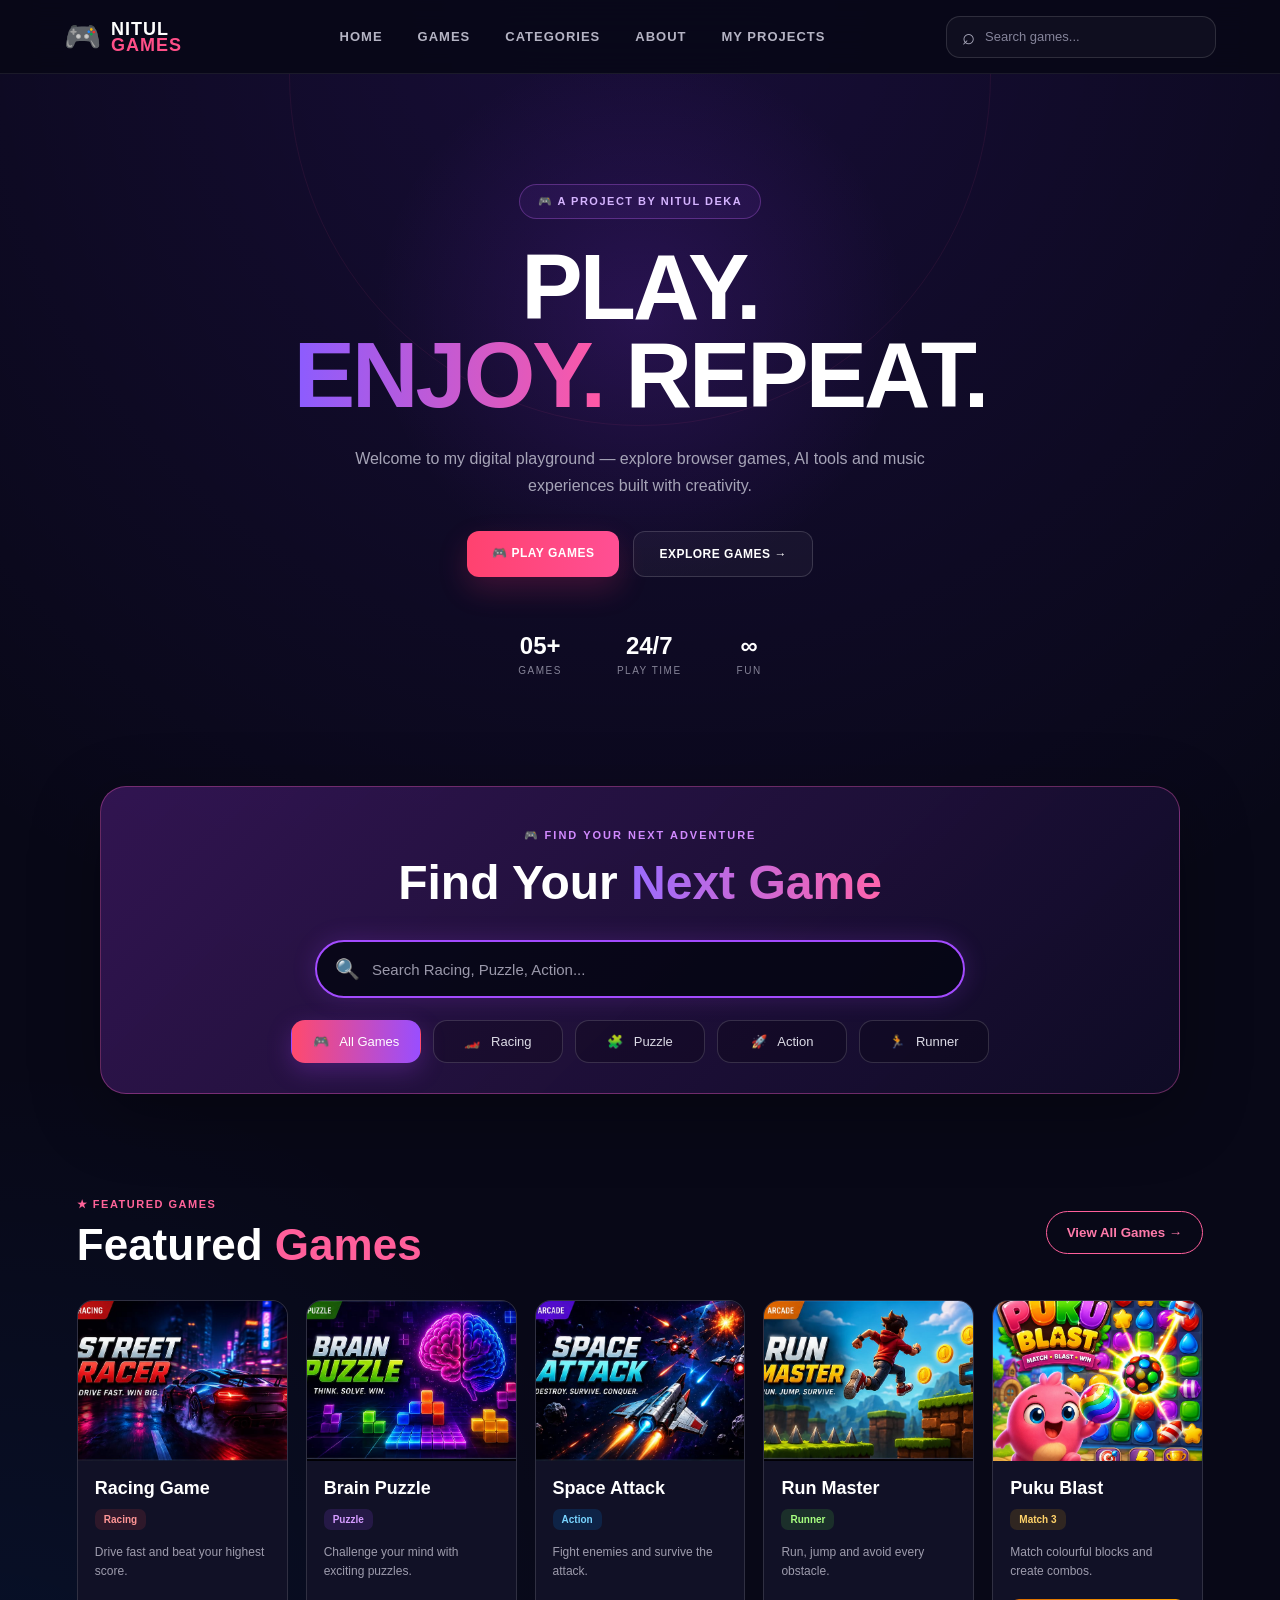
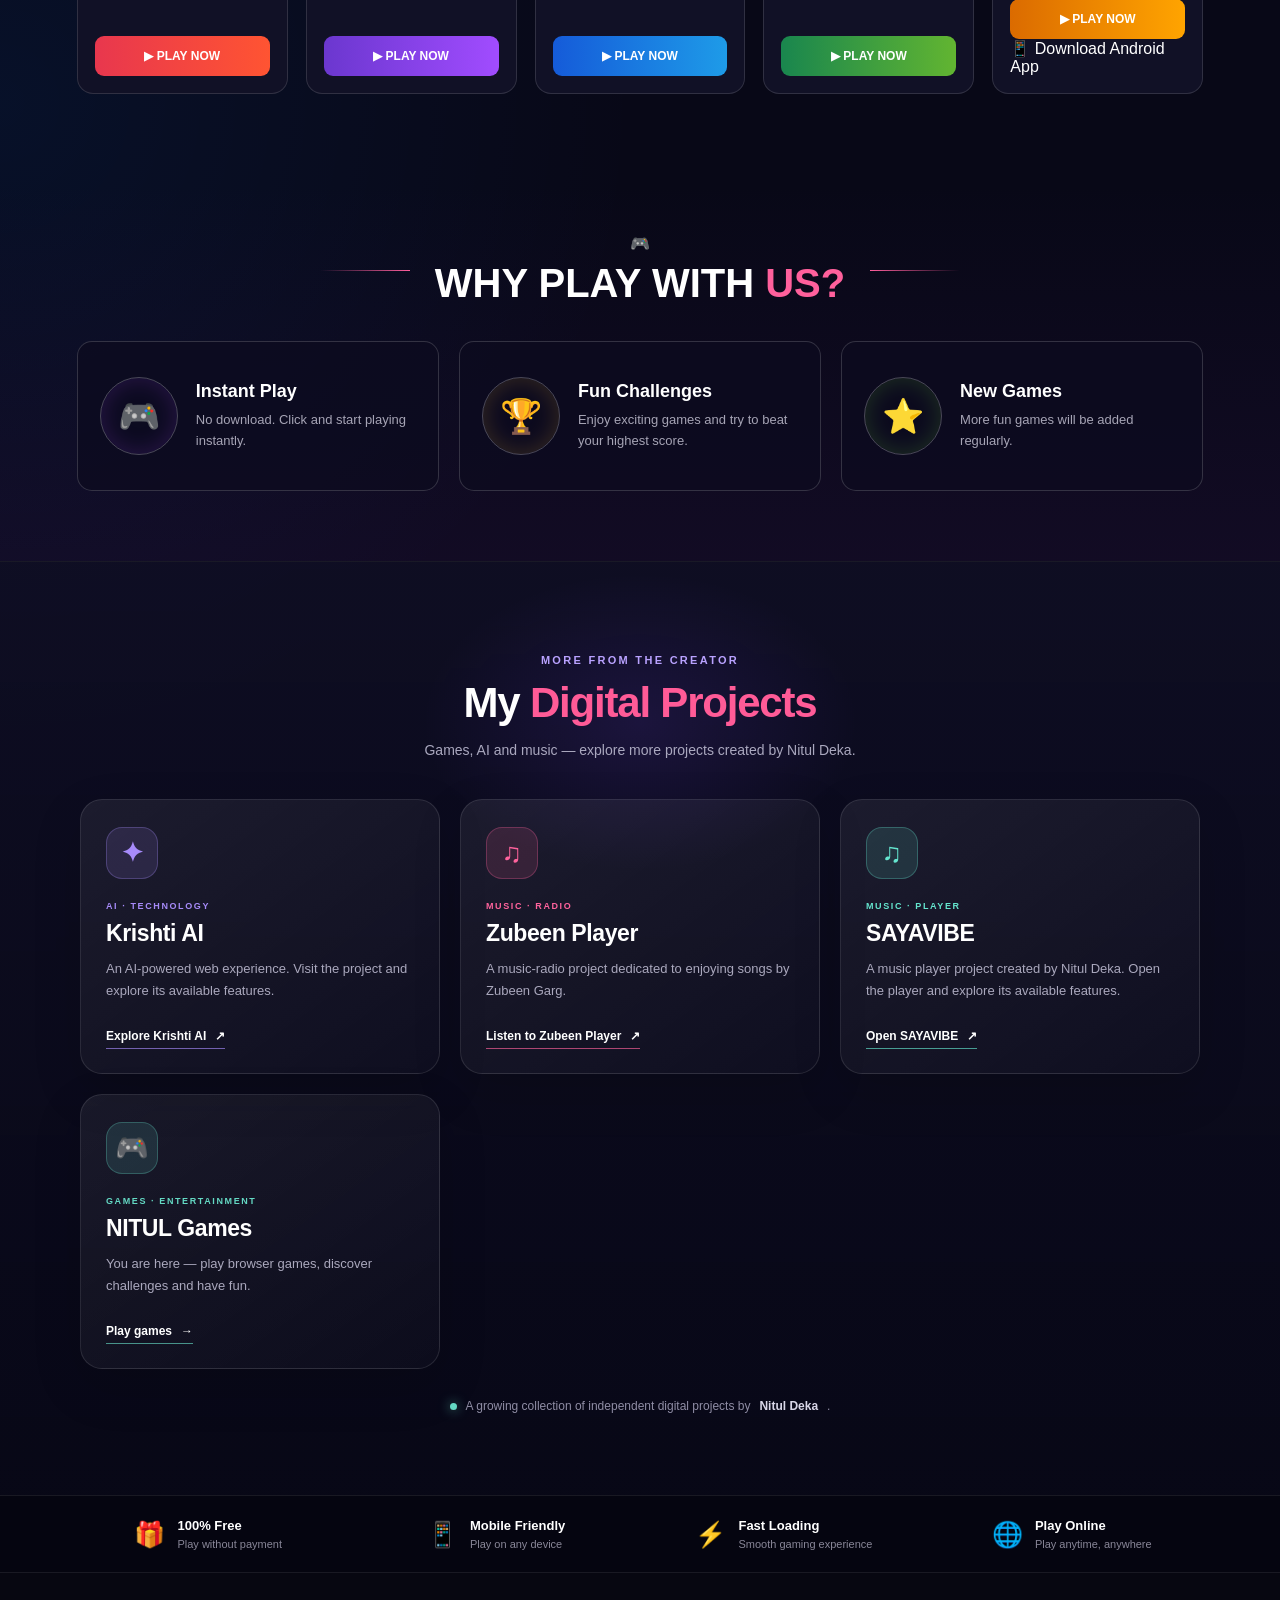
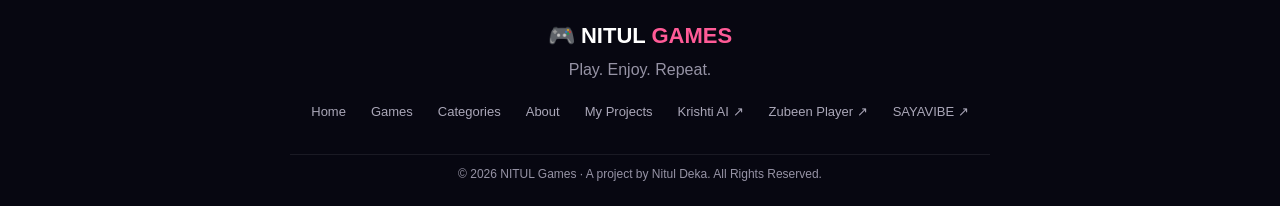
==== commit c305a047: "Add files via upload" ====
--- a/index.html
+++ b/index.html
@@ -760,6 +760,14 @@
                     <a class="project-link" href="https://zubeen-player-jndf.onrender.com" target="_blank" rel="noopener noreferrer">Listen to Zubeen Player <span aria-hidden="true">↗</span></a>
                 </article>
 
+                <article class="project-card project-sayavibe">
+                    <div class="project-icon" aria-hidden="true">♫</div>
+                    <span class="project-tag">MUSIC · PLAYER</span>
+                    <h3>SAYAVIBE</h3>
+                    <p>A music player project created by Nitul Deka. Open the player and explore its available features.</p>
+                    <a class="project-link" href="/apps/sayavibe/" target="_blank" rel="noopener noreferrer">Open SAYAVIBE <span aria-hidden="true">↗</span></a>
+                </article>
+
                 <article class="project-card project-games">
                     <div class="project-icon" aria-hidden="true">🎮</div>
                     <span class="project-tag">GAMES · ENTERTAINMENT</span>
@@ -875,6 +883,7 @@
             <a href="#my-projects">My Projects</a>
             <a href="https://krishti-ai-1.onrender.com" target="_blank" rel="noopener noreferrer">Krishti AI ↗</a>
             <a href="https://zubeen-player-jndf.onrender.com" target="_blank" rel="noopener noreferrer">Zubeen Player ↗</a>
+            <a href="/apps/sayavibe/" target="_blank" rel="noopener noreferrer">SAYAVIBE ↗</a>
 
         </div>
 
--- a/style.css
+++ b/style.css
@@ -1470,3 +1470,7 @@
     .project-icon { margin-bottom: 17px; }
     .creator-note { font-size: 11px; line-height: 1.6; }
 }
+
+
+/* SAYAVIBE project card accent */
+.project-sayavibe { --project-accent: #65e6cf; }
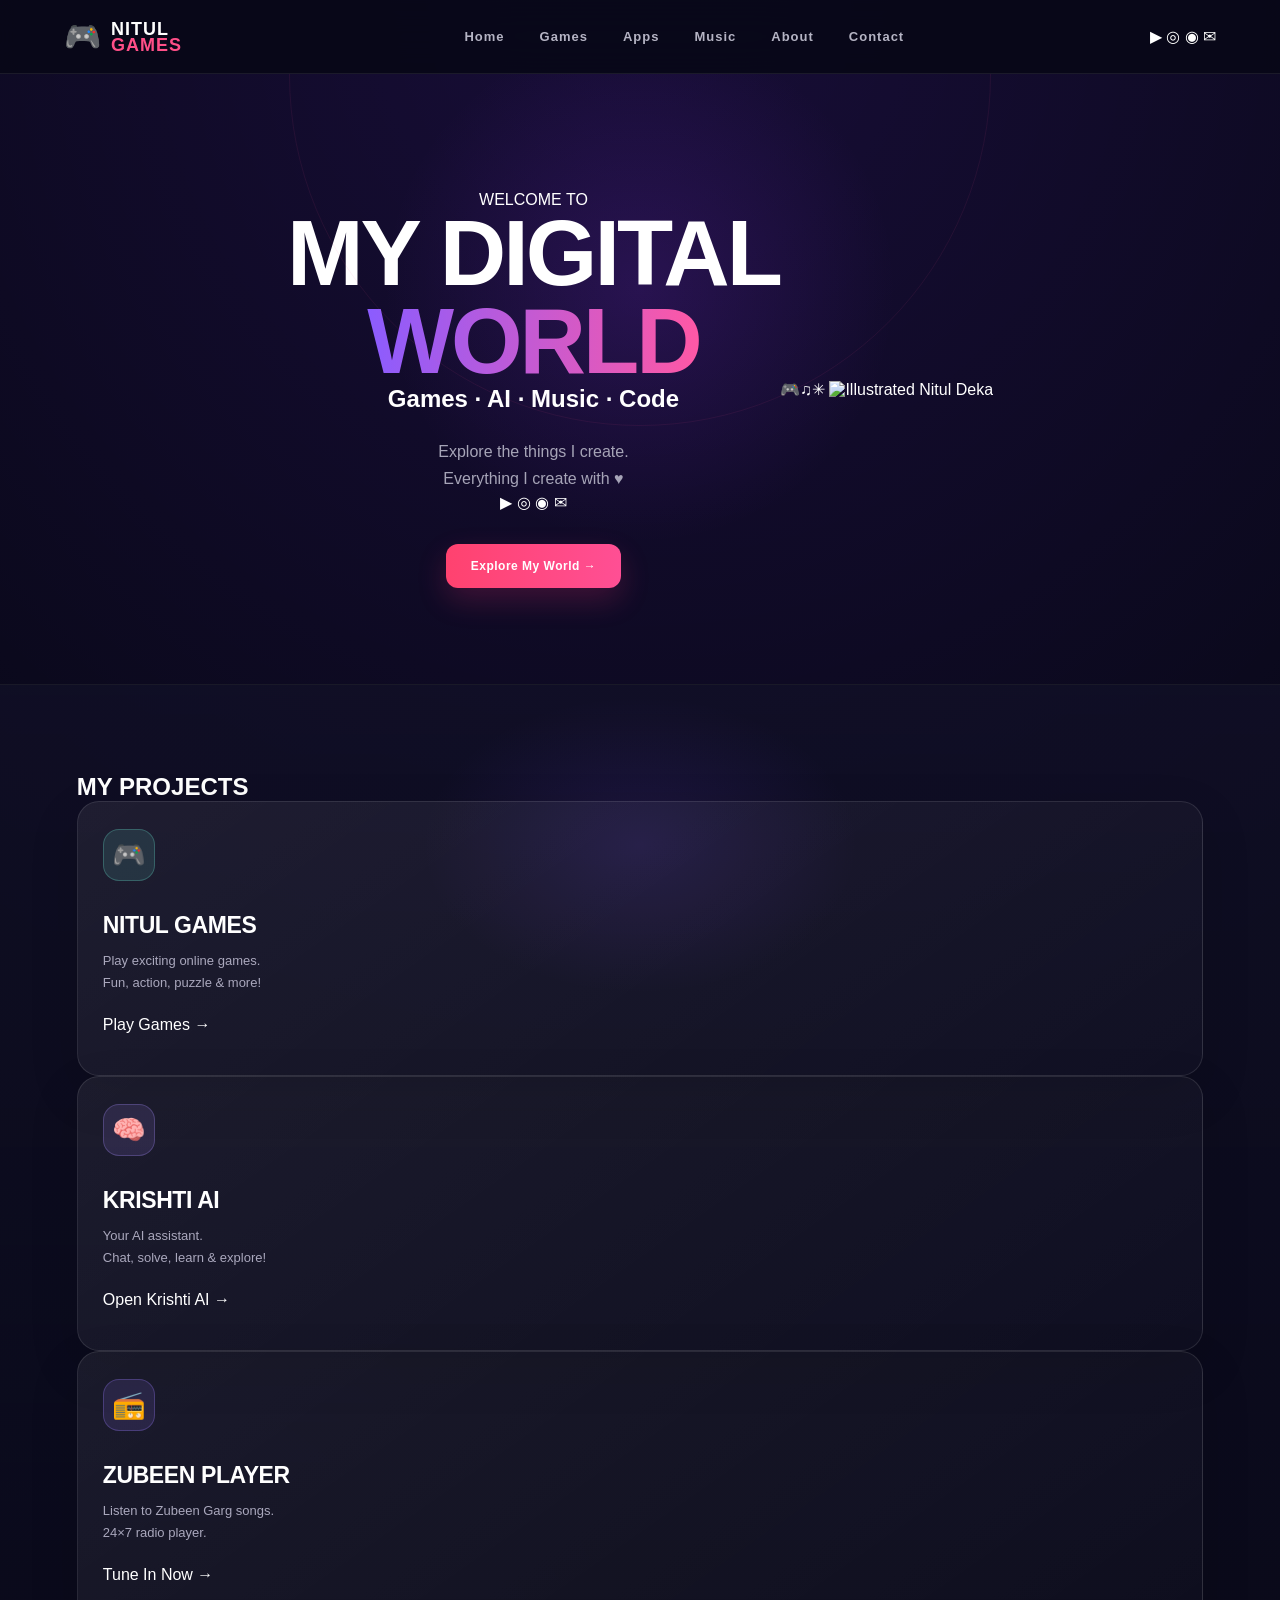
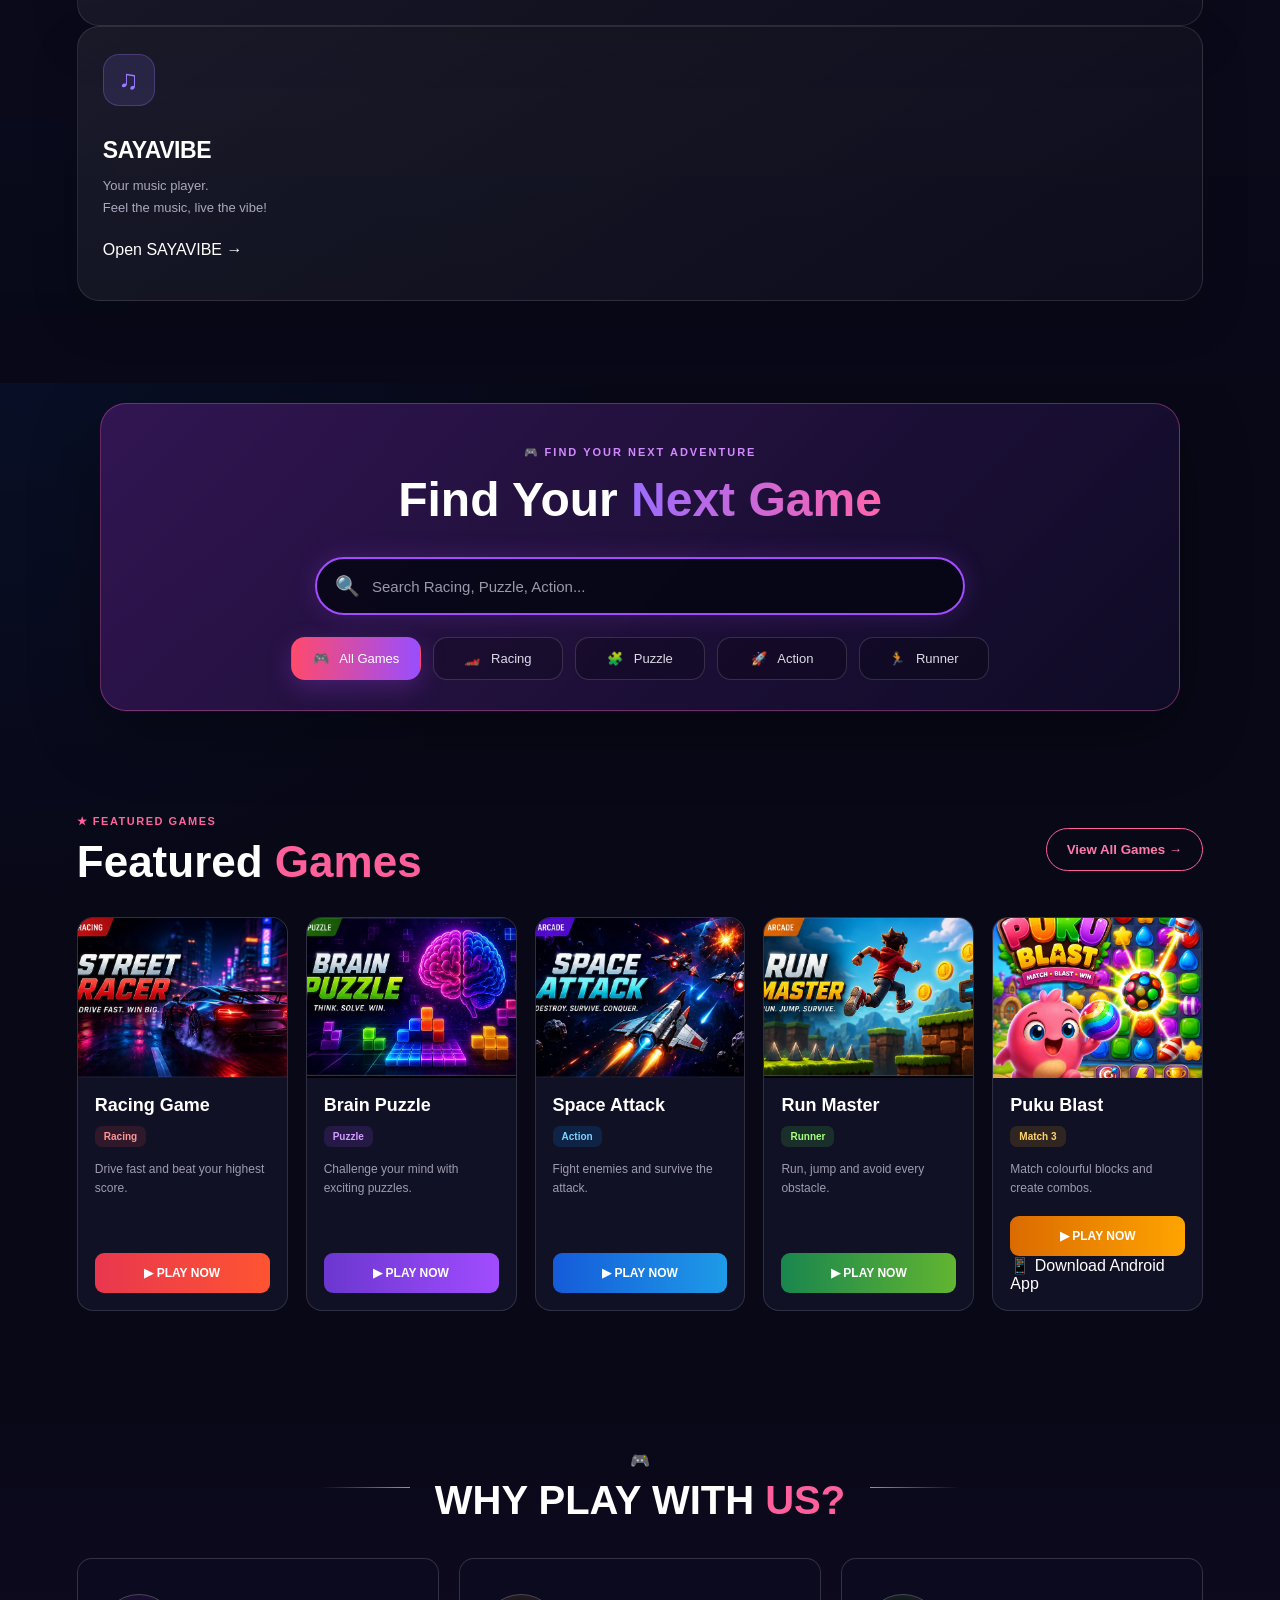
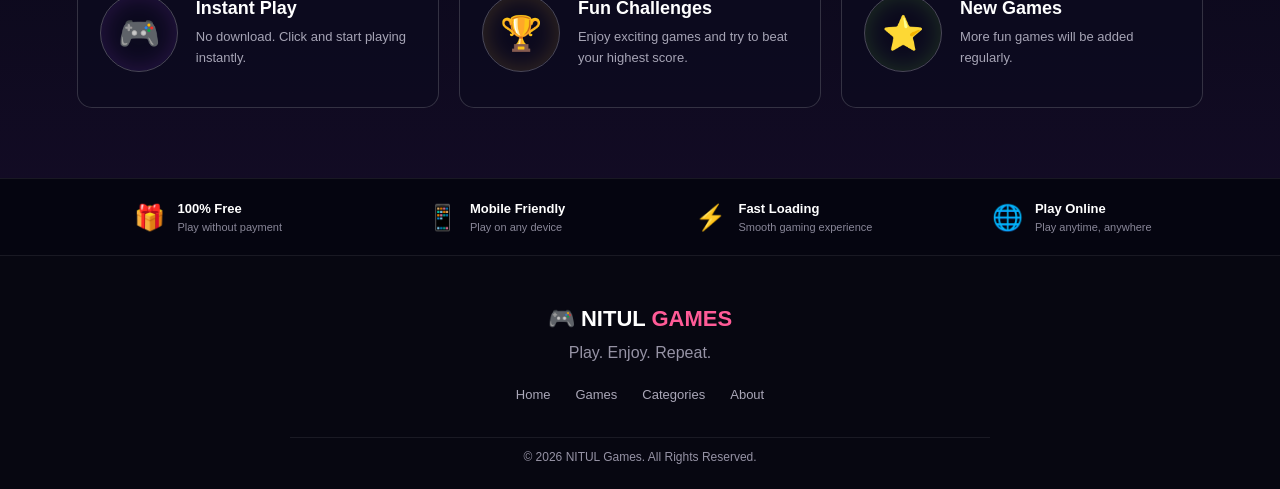
==== commit 9d10bfcb: "Add files via upload" ====
--- a/index.html
+++ b/index.html
@@ -1,908 +1,785 @@
-<!DOCTYPE html>
-<html lang="en">
-
-<head>
-    <meta charset="UTF-8">
-
-    <meta name="viewport"
-          content="width=device-width, initial-scale=1.0">
-
-    <meta name="theme-color"
-          content="#090817">
-
-    <meta name="description"
-          content="NITUL Games by Nitul Deka — play browser games and explore Krishti AI and Zubeen Player, projects built under one digital portfolio.">
-
-    <meta property="og:title" content="NITUL DEKA | Games, AI & Music">
-    <meta property="og:description" content="Explore NITUL Games, Krishti AI and Zubeen Player — a collection of digital projects by Nitul Deka.">
-    <meta property="og:type" content="website">
-
-    <title>NITUL Games | Free Online Games</title>
-
-    <link rel="stylesheet" href="style.css?v=21">
-</head>
-
-
-<body>
-
-    <!-- HEADER -->
-
-    <header class="header">
-
-        <a href="#home"
-           class="logo">
-
-            <span class="logo-icon">🎮</span>
-
-            <span class="logo-text">
-                <strong>NITUL</strong>
-                <b>GAMES</b>
-            </span>
-
-        </a>
-
-
-        <nav class="nav"
-             id="nav">
-
-            <a href="#home">HOME</a>
-
-            <a href="#games">GAMES</a>
-
-            <a href="#categories">CATEGORIES</a>
-
-            <a href="#about">ABOUT</a>
-
-            <a href="#my-projects">MY PROJECTS</a>
-
-        </nav>
-
-
-        <div class="header-search">
-
-            <span>⌕</span>
-
-            <input type="text"
-                   id="topSearch"
-                   placeholder="Search games...">
-
-        </div>
-
-
-        <button class="menu-btn"
-                id="menuBtn"
-                aria-label="Open menu">
-
-            ☰
-
-        </button>
-
-    </header>
-
-
-
-    <main>
-
-        <!-- HERO -->
-
-        <section class="hero"
-                 id="home">
-
-            <div class="hero-light light-one"></div>
-
-            <div class="hero-light light-two"></div>
-
-
-            <div class="hero-content">
-
-                <div class="hero-pill">
-
-                    🎮 A PROJECT BY NITUL DEKA
-
+<!DOCTYPE html>
+<html lang="en">
+
+<head>
+    <meta charset="UTF-8">
+
+    <meta name="viewport"
+          content="width=device-width, initial-scale=1.0">
+
+    <meta name="theme-color"
+          content="#090817">
+
+    <meta name="description"
+          content="NITUL Games - Play free online browser games instantly.">
+
+    <title>NITUL GAMES | My Digital World</title>
+
+    <link rel="stylesheet" href="style.css?v=32">
+</head>
+
+
+<body>
+
+    <!-- HEADER -->
+
+    <header class="header">
+
+        <a href="#home"
+           class="logo">
+
+            <span class="logo-icon">🎮</span>
+
+            <span class="logo-text">
+                <strong>NITUL</strong>
+                <b>GAMES</b>
+            </span>
+
+        </a>
+
+
+        <nav class="nav" id="nav">
+            <a href="#home" class="active">Home</a>
+            <a href="#games">Games</a>
+            <a href="#projects">Apps</a>
+            <a href="#projects">Music</a>
+            <a href="#about">About</a>
+            <a href="#contact">Contact</a>
+        </nav>
+
+
+        <div class="socials top-social">
+            <a aria-label="YouTube" href="#contact">▶</a>
+            <a aria-label="Instagram" href="#contact">◎</a>
+            <a aria-label="GitHub" href="#contact">◉</a>
+            <a aria-label="Email" href="mailto:hello@nitulgames.com">✉</a>
+        </div>
+
+
+        <button class="menu-btn"
+                id="menuBtn"
+                aria-label="Open menu">
+
+            ☰
+
+        </button>
+
+    </header>
+
+
+
+    <main>
+
+        <!-- HERO / MY DIGITAL WORLD -->
+        <section class="hero hero-world" id="home">
+            <div class="hero-copy">
+                <span class="eyebrow">WELCOME TO</span>
+                <h1>MY DIGITAL<br><span>WORLD</span></h1>
+                <h2>Games · AI · Music · Code</h2>
+                <p>Explore the things I create.<br>Everything I create with <span class="heart">♥</span></p>
+                <div class="socials hero-social">
+                    <a aria-label="YouTube" href="#contact">▶</a>
+                    <a aria-label="Instagram" href="#contact">◎</a>
+                    <a aria-label="GitHub" href="#contact">◉</a>
+                    <a aria-label="Email" href="mailto:hello@nitulgames.com">✉</a>
                 </div>
-
-
-                <h1>
-
-                    PLAY.<br>
-
-                    <span>ENJOY.</span>
-
-                    REPEAT.
-
-                </h1>
-
-
-                <p>
-
-                    Welcome to my digital playground — explore browser games,
-                    AI tools and music experiences built with creativity.
-
-                </p>
-
-
-                <div class="hero-buttons">
-
-                    <a href="#games"
-                       class="primary-btn">
-
-                        🎮 PLAY GAMES
-
-                    </a>
-
-
-                    <a href="#categories"
-                       class="secondary-btn">
-
-                        EXPLORE GAMES →
-
-                    </a>
-
-                </div>
-
-
-                <div class="hero-stats">
-
-                    <div>
-
-                        <strong>05+</strong>
-
-                        <span>GAMES</span>
-
-                    </div>
-
-
-                    <div>
-
-                        <strong>24/7</strong>
-
-                        <span>PLAY TIME</span>
-
-                    </div>
-
-
-                    <div>
-
-                        <strong>∞</strong>
-
-                        <span>FUN</span>
-
-                    </div>
-
-                </div>
-
+                <div class="hero-buttons"><a href="#projects" class="primary-btn">Explore My World <span>→</span></a></div>
             </div>
-
+            <div class="hero-art" aria-label="Nitul Deka digital character">
+                <div class="orbit orbit-one"></div><div class="orbit orbit-two"></div>
+                <span class="orbit-icon game-orbit">🎮</span><span class="orbit-icon music-orbit">♫</span><span class="orbit-icon ai-orbit">✳</span>
+                <img src="assets/images/nitul-hero.png" alt="Illustrated Nitul Deka" fetchpriority="high">
+            </div>
         </section>
 
-
-
-        <!-- PREMIUM SEARCH -->
-
-        <section class="discover"
-                 id="categories">
-
-            <div class="discover-box">
-
-                <div class="discover-title">
-
-                    <span class="small-title">
-
-                        🎮 FIND YOUR NEXT ADVENTURE
-
-                    </span>
-
-
-                    <h2>
-
-                        Find Your <b>Next Game</b>
-
-                    </h2>
-
-                </div>
-
-
-                <div class="search-wrap">
-
-                    <span class="search-icon">
-
-                        🔍
-
-                    </span>
-
-
-                    <input type="text"
-                           id="gameSearch"
-                           placeholder="Search Racing, Puzzle, Action... "
-                           autocomplete="off">
-
-
-                    <button id="clearSearch"
-                            class="clear-btn">
-
-                        ×
-
-                    </button>
-
-                </div>
-
-
-                <div class="categories">
-
-                    <button class="category-btn active"
-                            data-category="all">
-
-                        🎮
-
-                        <span>All Games</span>
-
-                    </button>
-
-
-                    <button class="category-btn"
-                            data-category="racing">
-
-                        🏎️
-
-                        <span>Racing</span>
-
-                    </button>
-
-
-                    <button class="category-btn"
-                            data-category="puzzle">
-
-                        🧩
-
-                        <span>Puzzle</span>
-
-                    </button>
-
-
-                    <button class="category-btn"
-                            data-category="action">
-
-                        🚀
-
-                        <span>Action</span>
-
-                    </button>
-
-
-                    <button class="category-btn"
-                            data-category="runner">
-
-                        🏃
-
-                        <span>Runner</span>
-
-                    </button>
-
-                </div>
-
+        <!-- PROJECTS -->
+        <section class="projects-section" id="projects">
+            <div class="project-heading"><span></span><h2>MY PROJECTS</h2><span></span></div>
+            <div class="project-grid">
+                <article class="project-card project-games"><div class="project-icon">🎮</div><h3>NITUL GAMES</h3><p>Play exciting online games.<br>Fun, action, puzzle & more!</p><a href="#games" class="project-btn">Play Games →</a></article>
+                <article class="project-card project-ai"><div class="project-icon">🧠</div><h3>KRISHTI AI</h3><p>Your AI assistant.<br>Chat, solve, learn & explore!</p><a href="https://krishti-ai-1.onrender.com" target="_blank" rel="noopener noreferrer" class="project-btn">Open Krishti AI →</a></article>
+                <article class="project-card project-zubeen"><div class="project-icon">📻</div><h3>ZUBEEN PLAYER</h3><p>Listen to Zubeen Garg songs.<br>24×7 radio player.</p><a href="https://zubeen-player-jndf.onrender.com" target="_blank" rel="noopener noreferrer" class="project-btn">Tune In Now →</a></article>
+                <article class="project-card project-saya"><div class="project-icon">♫</div><h3>SAYAVIBE</h3><p>Your music player.<br>Feel the music, live the vibe!</p><a href="apps/sayavibe/" class="project-btn">Open SAYAVIBE →</a></article>
             </div>
-
         </section>
 
-
-
-        <!-- FEATURED GAMES -->
-
-        <section class="games-section"
-                 id="games">
-
-
-            <div class="section-heading">
-
-                <div>
-
-                    <span>★ FEATURED GAMES</span>
-
-                    <h2>
-
-                        Featured <b>Games</b>
-
-                    </h2>
-
-                </div>
-
-
-                <button class="view-games"
-                        id="viewAllGames">
-
-                    View All Games →
-
-                </button>
-
-            </div>
-
-
-
-            <div class="games-grid"
-                 id="gamesGrid">
-
-
-                <!-- RACING -->
-
-                <article class="game-card racing-card"
-                         data-category="racing"
-                         data-name="racing game street racer car driving">
-
-
-                    <div class="game-image-box">
-
-                        <img src="assets/images/games/street%20racer.png"
-                             alt="Racing Game"
-                             loading="lazy">
-
-                    </div>
-
-
-                    <div class="game-body">
-
-                        <div class="game-top">
-
-                            <h3>Racing Game</h3>
-
-                            <span class="game-tag racing">
-
-                                Racing
-
-                            </span>
-
-                        </div>
-
-
-                        <p>
-
-                            Drive fast and beat your highest score.
-
-                        </p>
-
-
-                        <a href="games/racing/index.html"
-                           class="play-btn">
-
-                            ▶ PLAY NOW
-
-                        </a>
-
-                    </div>
-
-                </article>
-
-
-
-                <!-- BRAIN PUZZLE -->
-
-                <article class="game-card puzzle-card"
-                         data-category="puzzle"
-                         data-name="brain puzzle puzzle mind">
-
-
-                    <div class="game-image-box">
-
-                        <img src="assets/images/games/brain%20puzzle.png"
-                             alt="Brain Puzzle"
-                             loading="lazy">
-
-                    </div>
-
-
-                    <div class="game-body">
-
-                        <div class="game-top">
-
-                            <h3>Brain Puzzle</h3>
-
-                            <span class="game-tag puzzle">
-
-                                Puzzle
-
-                            </span>
-
-                        </div>
-
-
-                        <p>
-
-                            Challenge your mind with exciting puzzles.
-
-                        </p>
-
-
-                        <a href="games/brain-puzzle/index.html"
-                           class="play-btn">
-
-                            ▶ PLAY NOW
-
-                        </a>
-
-                    </div>
-
-                </article>
-
-
-
-                <!-- SPACE ATTACK -->
-
-                <article class="game-card action-card"
-                         data-category="action"
-                         data-name="space attack action space shooting">
-
-
-                    <div class="game-image-box">
-
-                        <img src="assets/images/games/space%20attack.png"
-                             alt="Space Attack"
-                             loading="lazy">
-
-                    </div>
-
-
-                    <div class="game-body">
-
-                        <div class="game-top">
-
-                            <h3>Space Attack</h3>
-
-                            <span class="game-tag action">
-
-                                Action
-
-                            </span>
-
-                        </div>
-
-
-                        <p>
-
-                            Fight enemies and survive the attack.
-
-                        </p>
-
-
-                        <a href="games/space-attack/index.html"
-                           class="play-btn">
-
-                            ▶ PLAY NOW
-
-                        </a>
-
-                    </div>
-
-                </article>
-
-
-
-                <!-- RUN MASTER -->
-
-                <article class="game-card runner-card"
-                         data-category="runner"
-                         data-name="run master runner running adventure">
-
-
-                    <div class="game-image-box">
-
-                        <img src="assets/images/games/run%20master.png"
-                             alt="Run Master"
-                             loading="lazy">
-
-                    </div>
-
-
-                    <div class="game-body">
-
-                        <div class="game-top">
-
-                            <h3>Run Master</h3>
-
-                            <span class="game-tag runner">
-
-                                Runner
-
-                            </span>
-
-                        </div>
-
-
-                        <p>
-
-                            Run, jump and avoid every obstacle.
-
-                        </p>
-
-
-                        <a href="games/run-master/index.html"
-                           class="play-btn">
-
-                            ▶ PLAY NOW
-
-                        </a>
-
-                    </div>
-
-                </article>
-
-
-
-                <!-- PUKU BLAST -->
-
-                <article class="game-card puku-card"
-                         data-category="puzzle"
-                         data-name="puku blast match 3 puzzle candy blocks">
-
-
-                    <div class="game-image-box">
-
-                        <img src="assets/images/games/puku-blast.png"
-                             alt="Puku Blast"
-                             loading="lazy">
-
-                    </div>
-
-
-                    <div class="game-body">
-
-                        <div class="game-top">
-
-                            <h3>Puku Blast</h3>
-
-                            <span class="game-tag puku">
-
-                                Match 3
-
-                            </span>
-
-                        </div>
-
-
-                        <p>
-
-                            Match colourful blocks and create combos.
-
-                        </p>
-
-
-                        <a href="games/puku-blast/index.html"
-                           class="play-btn">
-
-                            ▶ PLAY NOW
-
-                        </a>
-
-                        <a href="downloads/puku-blast.apk" class="download-btn" download>
-    📱 Download Android App
-</a>
-
-                    </div>
-
-                </article>
-
-
-            </div>
-
-
-
-            <!-- NO RESULT -->
-
-            <div class="no-results"
-                 id="noResults">
-
-                <div class="no-result-icon">
-
-                    🎮
-
-                </div>
-
-                <h3>No Games Found</h3>
-
-                <p>
-
-                    Try another game name or category.
-
-                </p>
-
-            </div>
-
-
-        </section>
-
-
-
-        <!-- WHY PLAY -->
-
-        <section class="why-section"
-                 id="about">
-
-
-            <div class="why-heading">
-
-                <div class="heading-line"></div>
-
-                <div>
-
-                    <span class="why-icon">
-
-                        🎮
-
-                    </span>
-
-                    <h2>
-
-                        WHY PLAY WITH <b>US?</b>
-
-                    </h2>
-
-                </div>
-
-                <div class="heading-line"></div>
-
-            </div>
-
-
-
-            <div class="feature-grid">
-
-
-                <!-- FEATURE 1 -->
-
-                <div class="feature-card">
-
-                    <div class="feature-icon purple">
-
-                        🎮
-
-                    </div>
-
-
-                    <div>
-
-                        <h3>Instant Play</h3>
-
-                        <p>
-
-                            No download. Click and start
-                            playing instantly.
-
-                        </p>
-
-                    </div>
-
-                </div>
-
-
-
-                <!-- FEATURE 2 -->
-
-                <div class="feature-card">
-
-                    <div class="feature-icon gold">
-
-                        🏆
-
-                    </div>
-
-
-                    <div>
-
-                        <h3>Fun Challenges</h3>
-
-                        <p>
-
-                            Enjoy exciting games and try
-                            to beat your highest score.
-
-                        </p>
-
-                    </div>
-
-                </div>
-
-
-
-                <!-- FEATURE 3 -->
-
-                <div class="feature-card">
-
-                    <div class="feature-icon green">
-
-                        ⭐
-
-                    </div>
-
-
-                    <div>
-
-                        <h3>New Games</h3>
-
-                        <p>
-
-                            More fun games will be
-                            added regularly.
-
-                        </p>
-
-                    </div>
-
-                </div>
-
-
-            </div>
-
-        </section>
-
-
-
-        <!-- MY DIGITAL PROJECTS -->
-
-        <section class="projects-section" id="my-projects" aria-labelledby="projects-title">
-            <div class="projects-heading">
-                <span class="projects-eyebrow">MORE FROM THE CREATOR</span>
-                <h2 id="projects-title">My <b>Digital Projects</b></h2>
-                <p>Games, AI and music — explore more projects created by Nitul Deka.</p>
-            </div>
-
-            <div class="projects-grid">
-                <article class="project-card project-ai">
-                    <div class="project-icon" aria-hidden="true">✦</div>
-                    <span class="project-tag">AI · TECHNOLOGY</span>
-                    <h3>Krishti AI</h3>
-                    <p>An AI-powered web experience. Visit the project and explore its available features.</p>
-                    <a class="project-link" href="https://krishti-ai-1.onrender.com" target="_blank" rel="noopener noreferrer">Explore Krishti AI <span aria-hidden="true">↗</span></a>
-                </article>
-
-                <article class="project-card project-radio">
-                    <div class="project-icon" aria-hidden="true">♫</div>
-                    <span class="project-tag">MUSIC · RADIO</span>
-                    <h3>Zubeen Player</h3>
-                    <p>A music-radio project dedicated to enjoying songs by Zubeen Garg.</p>
-                    <a class="project-link" href="https://zubeen-player-jndf.onrender.com" target="_blank" rel="noopener noreferrer">Listen to Zubeen Player <span aria-hidden="true">↗</span></a>
-                </article>
-
-                <article class="project-card project-sayavibe">
-                    <div class="project-icon" aria-hidden="true">♫</div>
-                    <span class="project-tag">MUSIC · PLAYER</span>
-                    <h3>SAYAVIBE</h3>
-                    <p>A music player project created by Nitul Deka. Open the player and explore its available features.</p>
-                    <a class="project-link" href="/apps/sayavibe/" target="_blank" rel="noopener noreferrer">Open SAYAVIBE <span aria-hidden="true">↗</span></a>
-                </article>
-
-                <article class="project-card project-games">
-                    <div class="project-icon" aria-hidden="true">🎮</div>
-                    <span class="project-tag">GAMES · ENTERTAINMENT</span>
-                    <h3>NITUL Games</h3>
-                    <p>You are here — play browser games, discover challenges and have fun.</p>
-                    <a class="project-link" href="#games">Play games <span aria-hidden="true">→</span></a>
-                </article>
-            </div>
-            <div class="creator-note"><span class="creator-dot"></span> A growing collection of independent digital projects by <strong>Nitul Deka</strong>.</div>
-        </section>
-
-        <!-- MINI BENEFITS -->
-
-        <section class="benefit-bar">
-
-            <div>
-
-                <span>🎁</span>
-
-                <div>
-
-                    <strong>100% Free</strong>
-
-                    <small>Play without payment</small>
-
-                </div>
-
-            </div>
-
-
-            <div>
-
-                <span>📱</span>
-
-                <div>
-
-                    <strong>Mobile Friendly</strong>
-
-                    <small>Play on any device</small>
-
-                </div>
-
-            </div>
-
-
-            <div>
-
-                <span>⚡</span>
-
-                <div>
-
-                    <strong>Fast Loading</strong>
-
-                    <small>Smooth gaming experience</small>
-
-                </div>
-
-            </div>
-
-
-            <div>
-
-                <span>🌐</span>
-
-                <div>
-
-                    <strong>Play Online</strong>
-
-                    <small>Play anytime, anywhere</small>
-
-                </div>
-
-            </div>
-
-        </section>
-
-
-    </main>
-
-
-
-    <!-- FOOTER -->
-
-    <footer class="footer">
-
-        <div class="footer-logo">
-
-            🎮
-
-            <strong>NITUL</strong>
-
-            <span>GAMES</span>
-
-        </div>
-
-
-        <p>
-
-            Play. Enjoy. Repeat.
-
-        </p>
-
-
-        <div class="footer-links">
-
-            <a href="#home">Home</a>
-
-            <a href="#games">Games</a>
-
-            <a href="#categories">Categories</a>
-
-            <a href="#about">About</a>
-            <a href="#my-projects">My Projects</a>
-            <a href="https://krishti-ai-1.onrender.com" target="_blank" rel="noopener noreferrer">Krishti AI ↗</a>
-            <a href="https://zubeen-player-jndf.onrender.com" target="_blank" rel="noopener noreferrer">Zubeen Player ↗</a>
-            <a href="/apps/sayavibe/" target="_blank" rel="noopener noreferrer">SAYAVIBE ↗</a>
-
-        </div>
-
-
-        <div class="footer-line"></div>
-
-
-        <p class="copyright">
-
-            © 2026 NITUL Games · A project by Nitul Deka. All Rights Reserved.
-
-        </p>
-
-    </footer>
-
-
-
-    <script src="script.js?v=21"></script>
-
-</body>
-
-</html>
+        <!-- PREMIUM SEARCH -->
+
+        <section class="discover"
+                 id="categories">
+
+            <div class="discover-box">
+
+                <div class="discover-title">
+
+                    <span class="small-title">
+
+                        🎮 FIND YOUR NEXT ADVENTURE
+
+                    </span>
+
+
+                    <h2>
+
+                        Find Your <b>Next Game</b>
+
+                    </h2>
+
+                </div>
+
+
+                <div class="search-wrap">
+
+                    <span class="search-icon">
+
+                        🔍
+
+                    </span>
+
+
+                    <input type="text"
+                           id="gameSearch"
+                           placeholder="Search Racing, Puzzle, Action... "
+                           autocomplete="off">
+
+
+                    <button id="clearSearch"
+                            class="clear-btn">
+
+                        ×
+
+                    </button>
+
+                </div>
+
+
+                <div class="categories">
+
+                    <button class="category-btn active"
+                            data-category="all">
+
+                        🎮
+
+                        <span>All Games</span>
+
+                    </button>
+
+
+                    <button class="category-btn"
+                            data-category="racing">
+
+                        🏎️
+
+                        <span>Racing</span>
+
+                    </button>
+
+
+                    <button class="category-btn"
+                            data-category="puzzle">
+
+                        🧩
+
+                        <span>Puzzle</span>
+
+                    </button>
+
+
+                    <button class="category-btn"
+                            data-category="action">
+
+                        🚀
+
+                        <span>Action</span>
+
+                    </button>
+
+
+                    <button class="category-btn"
+                            data-category="runner">
+
+                        🏃
+
+                        <span>Runner</span>
+
+                    </button>
+
+                </div>
+
+            </div>
+
+        </section>
+
+
+
+        <!-- FEATURED GAMES -->
+
+        <section class="games-section"
+                 id="games">
+
+
+            <div class="section-heading">
+
+                <div>
+
+                    <span>★ FEATURED GAMES</span>
+
+                    <h2>
+
+                        Featured <b>Games</b>
+
+                    </h2>
+
+                </div>
+
+
+                <button class="view-games"
+                        id="viewAllGames">
+
+                    View All Games →
+
+                </button>
+
+            </div>
+
+
+
+            <div class="games-grid"
+                 id="gamesGrid">
+
+
+                <!-- RACING -->
+
+                <article class="game-card racing-card"
+                         data-category="racing"
+                         data-name="racing game street racer car driving">
+
+
+                    <div class="game-image-box">
+
+                        <img src="assets/images/games/street%20racer.png"
+                             alt="Racing Game"
+                             loading="lazy">
+
+                    </div>
+
+
+                    <div class="game-body">
+
+                        <div class="game-top">
+
+                            <h3>Racing Game</h3>
+
+                            <span class="game-tag racing">
+
+                                Racing
+
+                            </span>
+
+                        </div>
+
+
+                        <p>
+
+                            Drive fast and beat your highest score.
+
+                        </p>
+
+
+                        <a href="games/racing/index.html"
+                           class="play-btn">
+
+                            ▶ PLAY NOW
+
+                        </a>
+
+                    </div>
+
+                </article>
+
+
+
+                <!-- BRAIN PUZZLE -->
+
+                <article class="game-card puzzle-card"
+                         data-category="puzzle"
+                         data-name="brain puzzle puzzle mind">
+
+
+                    <div class="game-image-box">
+
+                        <img src="assets/images/games/brain%20puzzle.png"
+                             alt="Brain Puzzle"
+                             loading="lazy">
+
+                    </div>
+
+
+                    <div class="game-body">
+
+                        <div class="game-top">
+
+                            <h3>Brain Puzzle</h3>
+
+                            <span class="game-tag puzzle">
+
+                                Puzzle
+
+                            </span>
+
+                        </div>
+
+
+                        <p>
+
+                            Challenge your mind with exciting puzzles.
+
+                        </p>
+
+
+                        <a href="games/brain-puzzle/index.html"
+                           class="play-btn">
+
+                            ▶ PLAY NOW
+
+                        </a>
+
+                    </div>
+
+                </article>
+
+
+
+                <!-- SPACE ATTACK -->
+
+                <article class="game-card action-card"
+                         data-category="action"
+                         data-name="space attack action space shooting">
+
+
+                    <div class="game-image-box">
+
+                        <img src="assets/images/games/space%20attack.png"
+                             alt="Space Attack"
+                             loading="lazy">
+
+                    </div>
+
+
+                    <div class="game-body">
+
+                        <div class="game-top">
+
+                            <h3>Space Attack</h3>
+
+                            <span class="game-tag action">
+
+                                Action
+
+                            </span>
+
+                        </div>
+
+
+                        <p>
+
+                            Fight enemies and survive the attack.
+
+                        </p>
+
+
+                        <a href="games/space-attack/index.html"
+                           class="play-btn">
+
+                            ▶ PLAY NOW
+
+                        </a>
+
+                    </div>
+
+                </article>
+
+
+
+                <!-- RUN MASTER -->
+
+                <article class="game-card runner-card"
+                         data-category="runner"
+                         data-name="run master runner running adventure">
+
+
+                    <div class="game-image-box">
+
+                        <img src="assets/images/games/run%20master.png"
+                             alt="Run Master"
+                             loading="lazy">
+
+                    </div>
+
+
+                    <div class="game-body">
+
+                        <div class="game-top">
+
+                            <h3>Run Master</h3>
+
+                            <span class="game-tag runner">
+
+                                Runner
+
+                            </span>
+
+                        </div>
+
+
+                        <p>
+
+                            Run, jump and avoid every obstacle.
+
+                        </p>
+
+
+                        <a href="games/run-master/index.html"
+                           class="play-btn">
+
+                            ▶ PLAY NOW
+
+                        </a>
+
+                    </div>
+
+                </article>
+
+
+
+                <!-- PUKU BLAST -->
+
+                <article class="game-card puku-card"
+                         data-category="puzzle"
+                         data-name="puku blast match 3 puzzle candy blocks">
+
+
+                    <div class="game-image-box">
+
+                        <img src="assets/images/games/puku-blast.png"
+                             alt="Puku Blast"
+                             loading="lazy">
+
+                    </div>
+
+
+                    <div class="game-body">
+
+                        <div class="game-top">
+
+                            <h3>Puku Blast</h3>
+
+                            <span class="game-tag puku">
+
+                                Match 3
+
+                            </span>
+
+                        </div>
+
+
+                        <p>
+
+                            Match colourful blocks and create combos.
+
+                        </p>
+
+
+                        <a href="games/puku-blast/index.html"
+                           class="play-btn">
+
+                            ▶ PLAY NOW
+
+                        </a>
+
+                        <a href="downloads/puku-blast.apk" class="download-btn" download>
+    📱 Download Android App
+</a>
+
+                    </div>
+
+                </article>
+
+
+            </div>
+
+
+
+            <!-- NO RESULT -->
+
+            <div class="no-results"
+                 id="noResults">
+
+                <div class="no-result-icon">
+
+                    🎮
+
+                </div>
+
+                <h3>No Games Found</h3>
+
+                <p>
+
+                    Try another game name or category.
+
+                </p>
+
+            </div>
+
+
+        </section>
+
+
+
+        <!-- WHY PLAY -->
+
+        <section class="why-section"
+                 id="about">
+
+
+            <div class="why-heading">
+
+                <div class="heading-line"></div>
+
+                <div>
+
+                    <span class="why-icon">
+
+                        🎮
+
+                    </span>
+
+                    <h2>
+
+                        WHY PLAY WITH <b>US?</b>
+
+                    </h2>
+
+                </div>
+
+                <div class="heading-line"></div>
+
+            </div>
+
+
+
+            <div class="feature-grid">
+
+
+                <!-- FEATURE 1 -->
+
+                <div class="feature-card">
+
+                    <div class="feature-icon purple">
+
+                        🎮
+
+                    </div>
+
+
+                    <div>
+
+                        <h3>Instant Play</h3>
+
+                        <p>
+
+                            No download. Click and start
+                            playing instantly.
+
+                        </p>
+
+                    </div>
+
+                </div>
+
+
+
+                <!-- FEATURE 2 -->
+
+                <div class="feature-card">
+
+                    <div class="feature-icon gold">
+
+                        🏆
+
+                    </div>
+
+
+                    <div>
+
+                        <h3>Fun Challenges</h3>
+
+                        <p>
+
+                            Enjoy exciting games and try
+                            to beat your highest score.
+
+                        </p>
+
+                    </div>
+
+                </div>
+
+
+
+                <!-- FEATURE 3 -->
+
+                <div class="feature-card">
+
+                    <div class="feature-icon green">
+
+                        ⭐
+
+                    </div>
+
+
+                    <div>
+
+                        <h3>New Games</h3>
+
+                        <p>
+
+                            More fun games will be
+                            added regularly.
+
+                        </p>
+
+                    </div>
+
+                </div>
+
+
+            </div>
+
+        </section>
+
+
+
+        <!-- MINI BENEFITS -->
+
+        <section class="benefit-bar">
+
+            <div>
+
+                <span>🎁</span>
+
+                <div>
+
+                    <strong>100% Free</strong>
+
+                    <small>Play without payment</small>
+
+                </div>
+
+            </div>
+
+
+            <div>
+
+                <span>📱</span>
+
+                <div>
+
+                    <strong>Mobile Friendly</strong>
+
+                    <small>Play on any device</small>
+
+                </div>
+
+            </div>
+
+
+            <div>
+
+                <span>⚡</span>
+
+                <div>
+
+                    <strong>Fast Loading</strong>
+
+                    <small>Smooth gaming experience</small>
+
+                </div>
+
+            </div>
+
+
+            <div>
+
+                <span>🌐</span>
+
+                <div>
+
+                    <strong>Play Online</strong>
+
+                    <small>Play anytime, anywhere</small>
+
+                </div>
+
+            </div>
+
+        </section>
+
+
+    </main>
+
+
+
+    <!-- FOOTER -->
+
+    <footer class="footer" id="contact">
+
+        <div class="footer-logo">
+
+            🎮
+
+            <strong>NITUL</strong>
+
+            <span>GAMES</span>
+
+        </div>
+
+
+        <p>
+
+            Play. Enjoy. Repeat.
+
+        </p>
+
+
+        <div class="footer-links">
+
+            <a href="#home">Home</a>
+
+            <a href="#games">Games</a>
+
+            <a href="#categories">Categories</a>
+
+            <a href="#about">About</a>
+
+        </div>
+
+
+        <div class="footer-line"></div>
+
+
+        <p class="copyright">
+
+            © 2026 NITUL Games. All Rights Reserved.
+
+        </p>
+
+    </footer>
+
+
+
+    <script src="script.js?v=31"></script>
+
+</body>
+
+</html>
